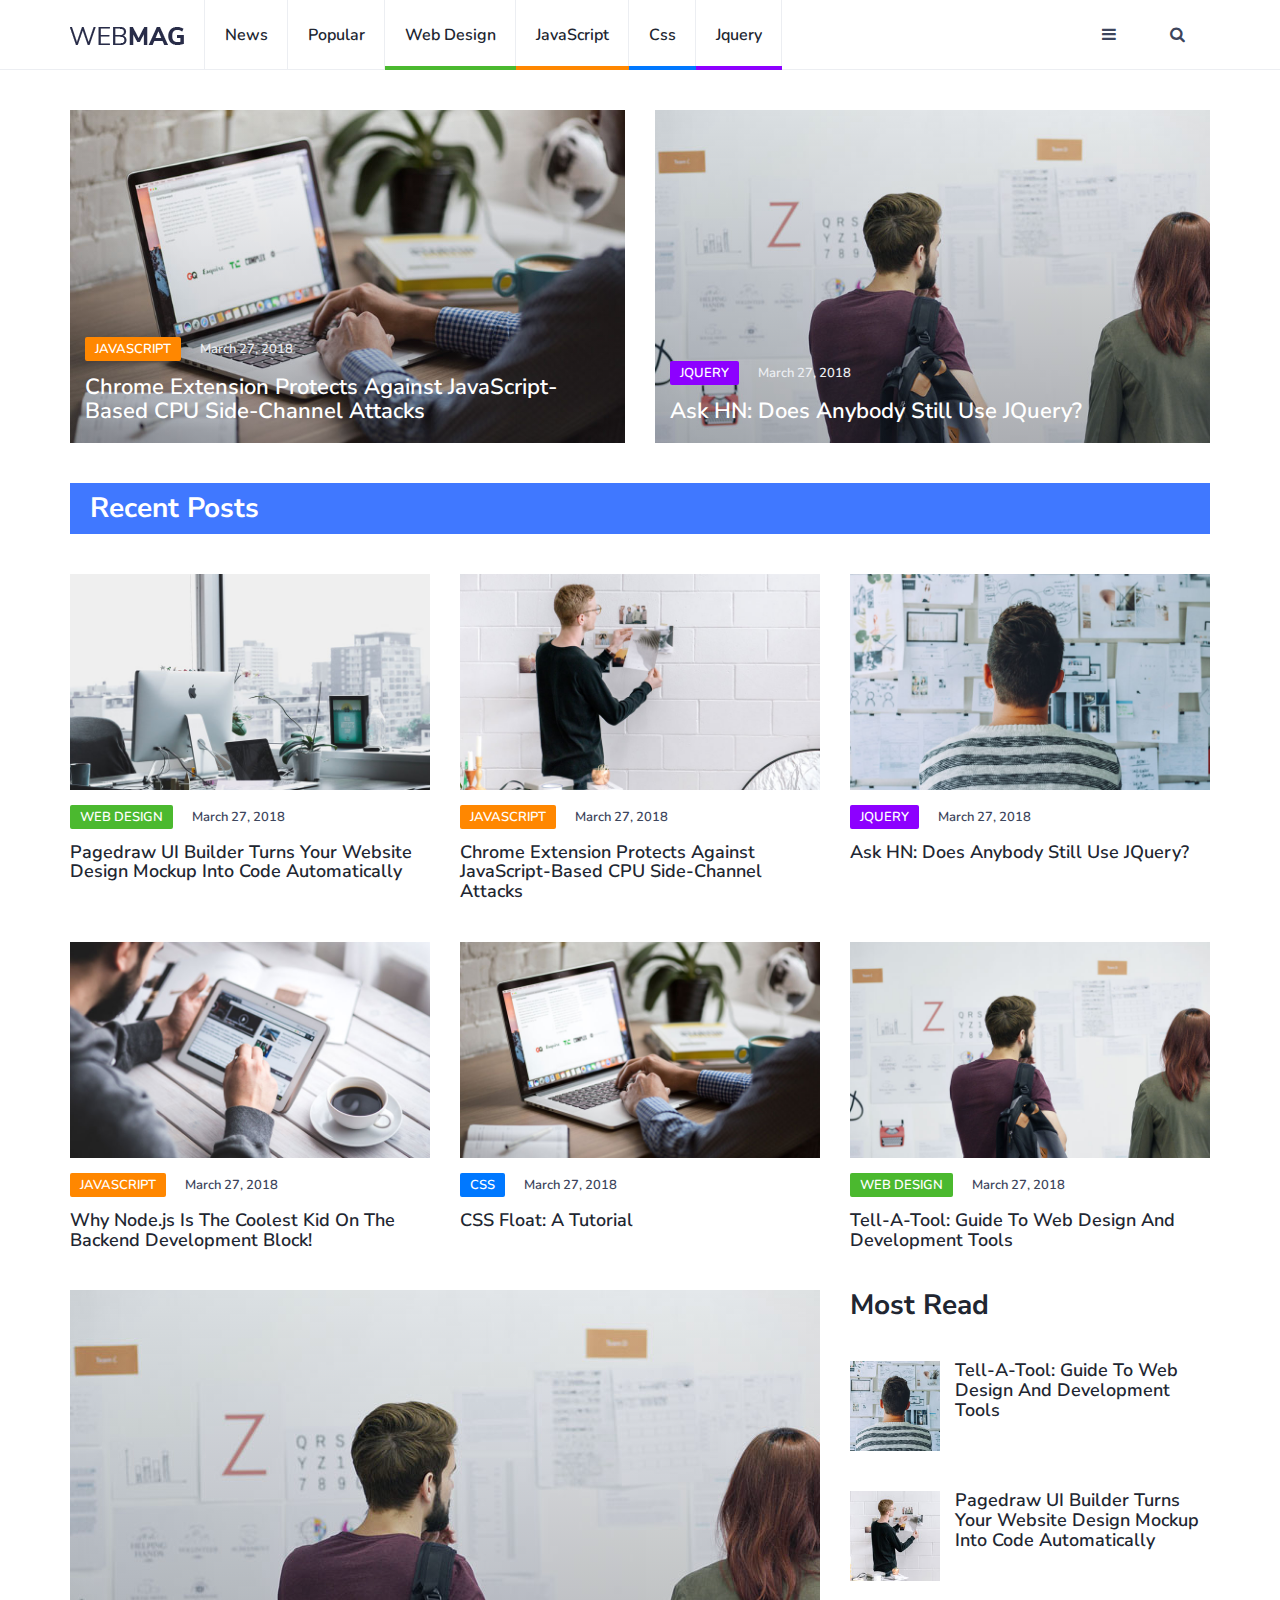
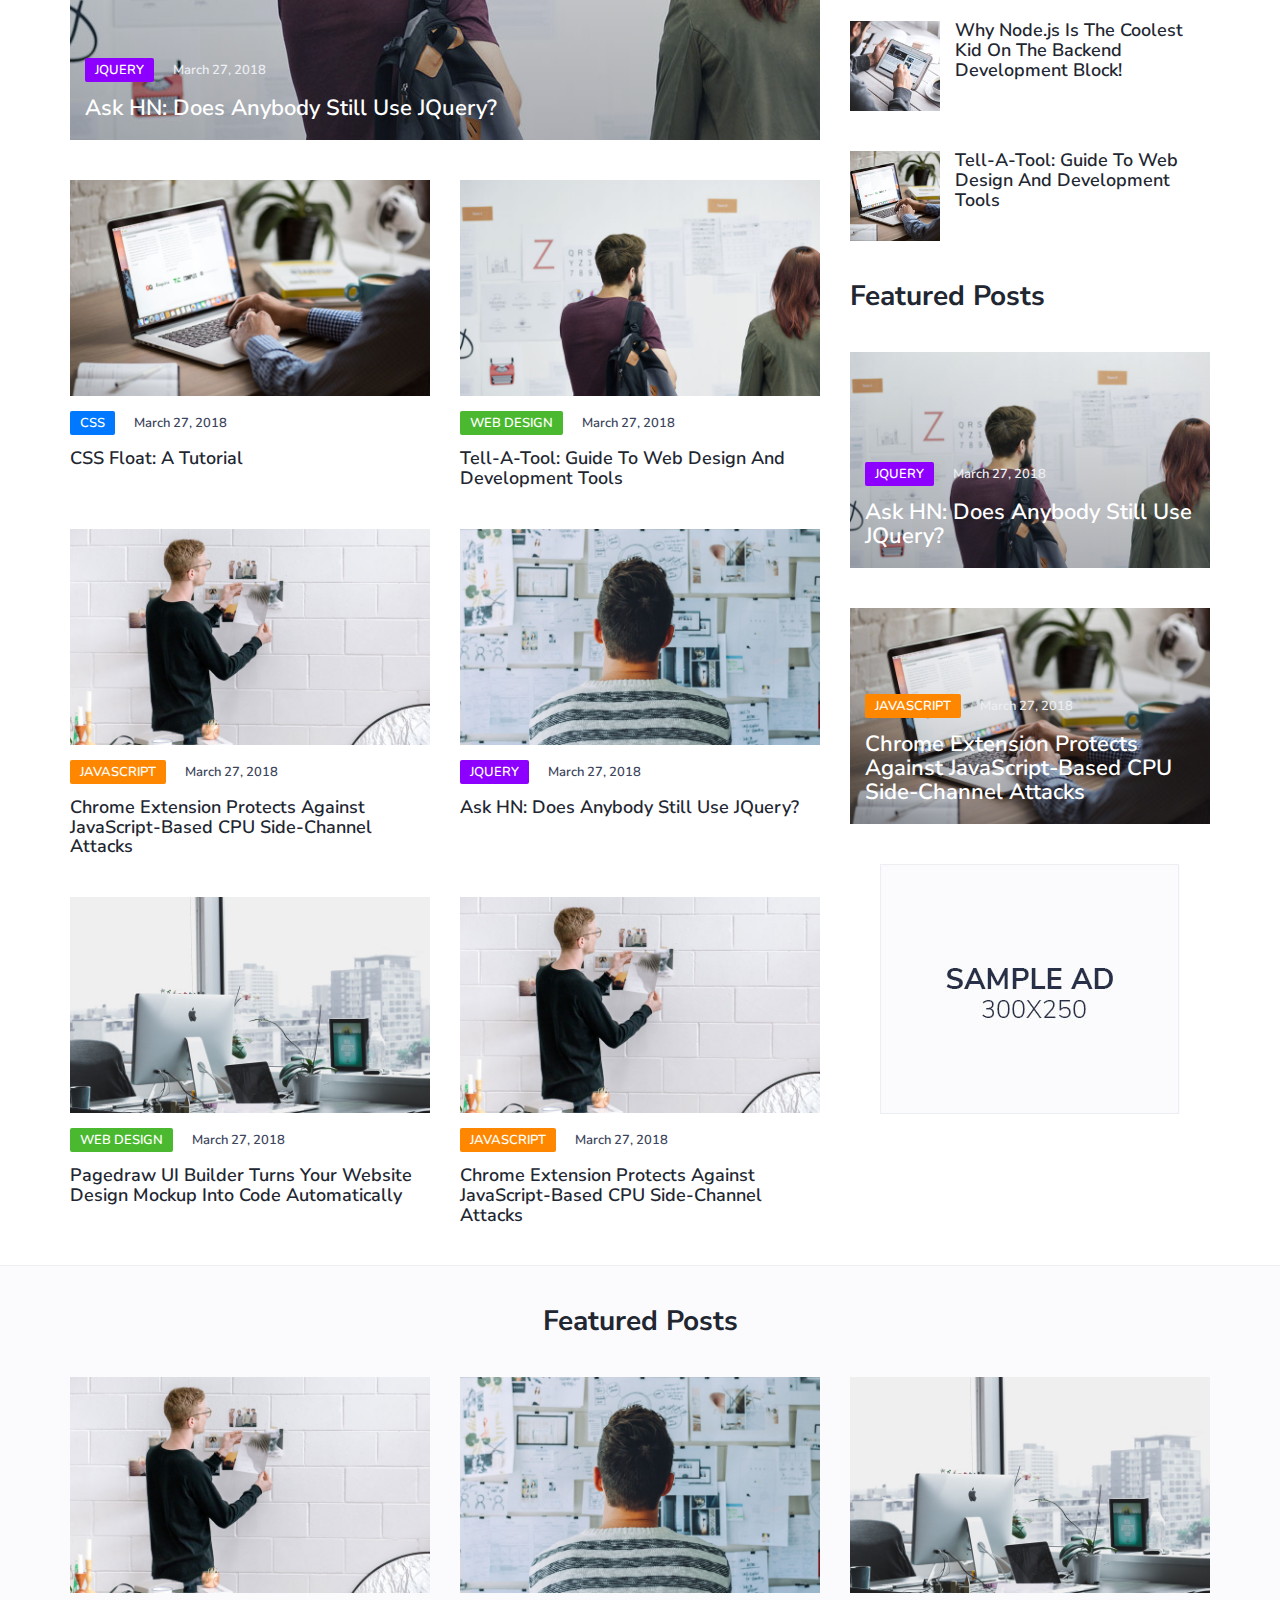
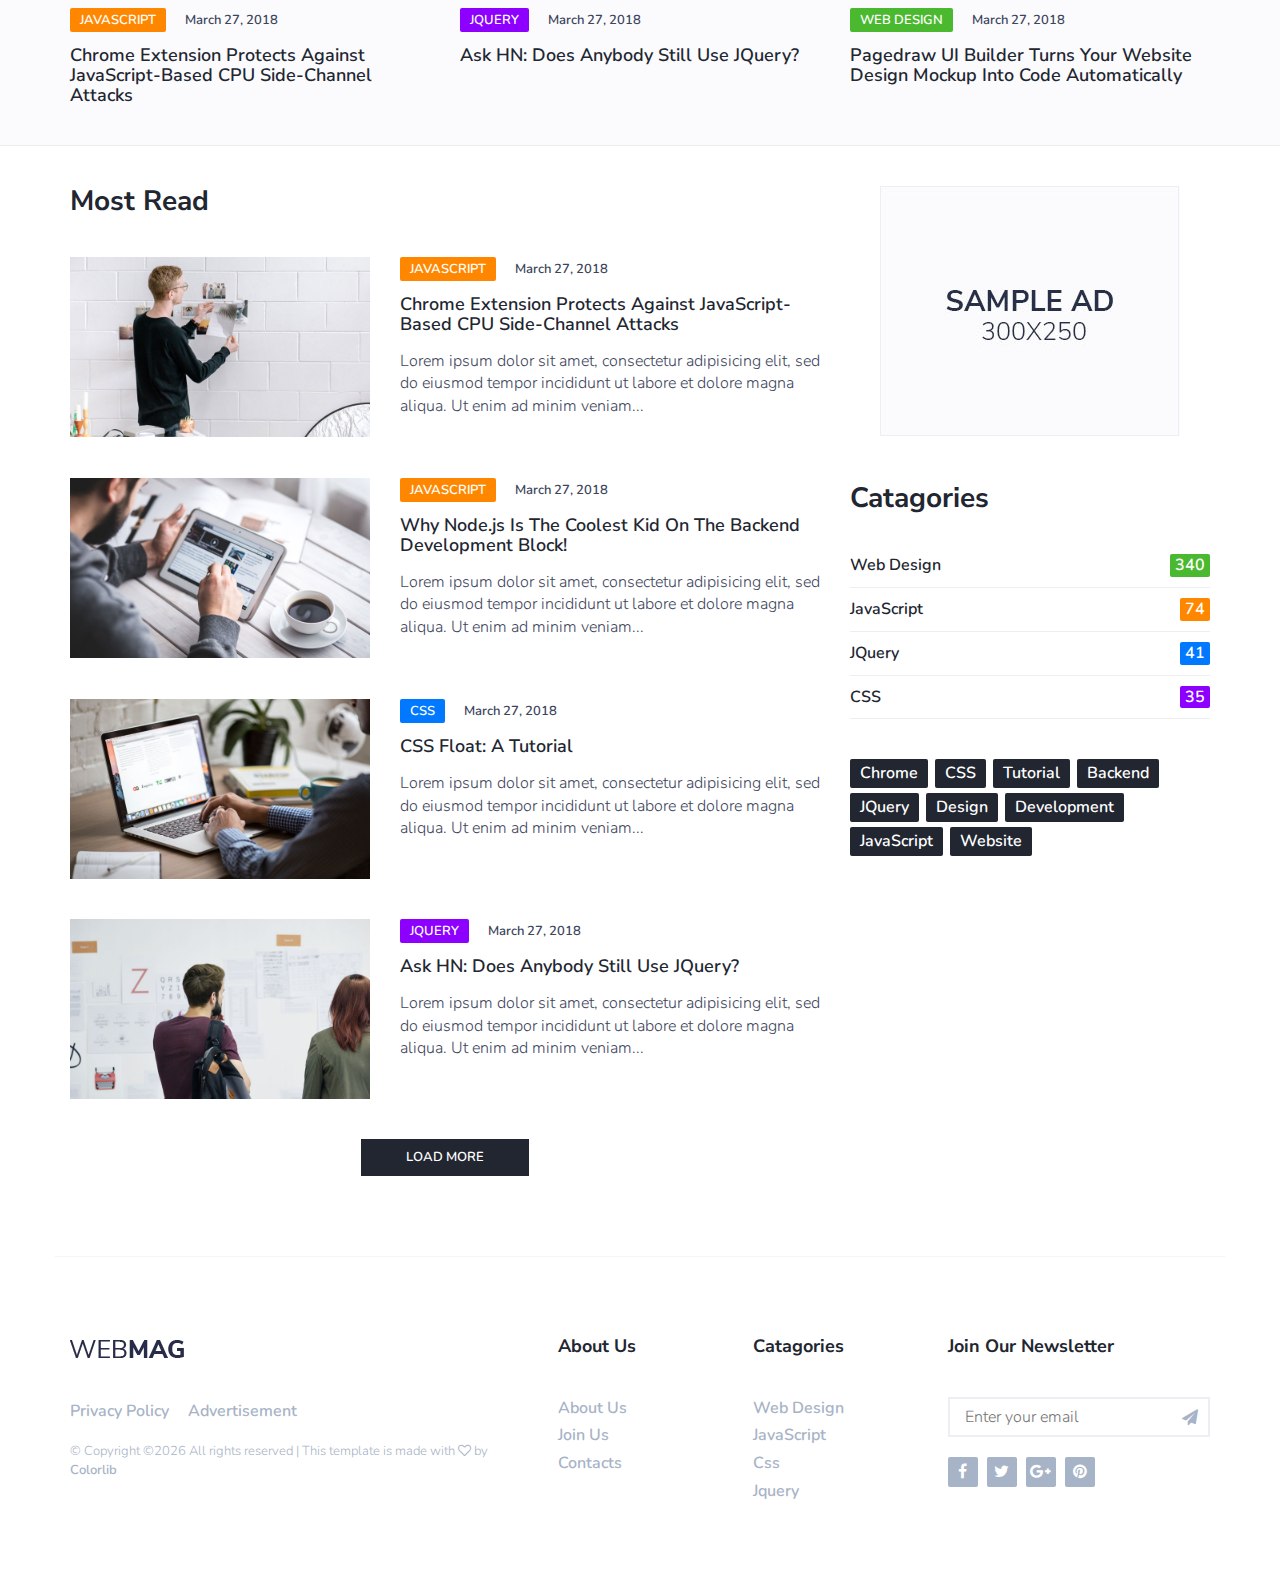
==== index.html @ a312c10c "headline2" ====
<!DOCTYPE html>
<html lang="en">

<head>
	<meta charset="utf-8">
	<meta http-equiv="X-UA-Compatible" content="IE=edge">
	<meta name="viewport" content="width=device-width, initial-scale=1">
	<!-- The above 3 meta tags *must* come first in the head; any other head content must come *after* these tags -->

	<title>WebMag HTML Template</title>

	<!-- Google font -->
	<link href="https://fonts.googleapis.com/css?family=Nunito+Sans:700%7CNunito:300,600" rel="stylesheet">

	<!-- Bootstrap -->
	<link type="text/css" rel="stylesheet" href="css/bootstrap.min.css" />

	<!-- Font Awesome Icon -->
	<link rel="stylesheet" href="css/font-awesome.min.css">

	<!-- Custom stlylesheet -->
	<link type="text/css" rel="stylesheet" href="css/style.css" />

	<!-- HTML5 shim and Respond.js for IE8 support of HTML5 elements and media queries -->
	<!-- WARNING: Respond.js doesn't work if you view the page via file:// -->
	<!--[if lt IE 9]>
		  <script src="https://oss.maxcdn.com/html5shiv/3.7.3/html5shiv.min.js"></script>
		  <script src="https://oss.maxcdn.com/respond/1.4.2/respond.min.js"></script>
		<![endif]-->

</head>

<body>

	<!-- Header -->
	<header id="header">
		<!-- Nav -->
		<div id="nav">
			<!-- Main Nav -->
			<div id="nav-fixed">
				<div class="container">
					<!-- logo -->
					<div class="nav-logo">
						<a href="index.html" class="logo"><img src="./img/logo.png" alt=""></a>
					</div>
					<!-- /logo -->

					<!-- nav -->
					<ul class="nav-menu nav navbar-nav">
						<li><a href="category.html">News</a></li>
						<li><a href="category.html">Popular</a></li>
						<li class="cat-1"><a href="category.html">Web Design</a></li>
						<li class="cat-2"><a href="category.html">JavaScript</a></li>
						<li class="cat-3"><a href="category.html">Css</a></li>
						<li class="cat-4"><a href="category.html">Jquery</a></li>
					</ul>
					<!-- /nav -->

					<!-- search & aside toggle -->
					<div class="nav-btns">
						<button class="aside-btn"><i class="fa fa-bars"></i></button>
						<button class="search-btn"><i class="fa fa-search"></i></button>
						<div class="search-form">
							<input class="search-input" type="text" name="search" placeholder="Enter Your Search ...">
							<button class="search-close"><i class="fa fa-times"></i></button>
						</div>
					</div>
					<!-- /search & aside toggle -->
				</div>
			</div>
			<!-- /Main Nav -->

			<!-- Aside Nav -->
			<div id="nav-aside">
				<!-- nav -->
				<div class="section-row">
					<ul class="nav-aside-menu">
						<li><a href="index.html">Home</a></li>
						<li><a href="about.html">About Us</a></li>
						<li><a href="#">Join Us</a></li>
						<li><a href="#">Advertisement</a></li>
						<li><a href="contact.html">Contacts</a></li>
					</ul>
				</div>
				<!-- /nav -->

				<!-- widget posts -->
				<div class="section-row">
					<h3>Recent Posts</h3>
					<div class="post post-widget">
						<a class="post-img" href="blog-post.html"><img src="./img/widget-2.jpg" alt=""></a>
						<div class="post-body">
							<h3 class="post-title"><a href="blog-post.html">Pagedraw UI Builder Turns Your Website
									Design Mockup Into Code Automatically</a></h3>
						</div>
					</div>

					<div class="post post-widget">
						<a class="post-img" href="blog-post.html"><img src="./img/widget-3.jpg" alt=""></a>
						<div class="post-body">
							<h3 class="post-title"><a href="blog-post.html">Why Node.js Is The Coolest Kid On The
									Backend Development Block!</a></h3>
						</div>
					</div>

					<div class="post post-widget">
						<a class="post-img" href="blog-post.html"><img src="./img/widget-4.jpg" alt=""></a>
						<div class="post-body">
							<h3 class="post-title"><a href="blog-post.html">Tell-A-Tool: Guide To Web Design And
									Development Tools</a></h3>
						</div>
					</div>
				</div>
				<!-- /widget posts -->

				<!-- social links -->
				<div class="section-row">
					<h3>Follow us</h3>
					<ul class="nav-aside-social">
						<li><a href="#"><i class="fa fa-facebook"></i></a></li>
						<li><a href="#"><i class="fa fa-twitter"></i></a></li>
						<li><a href="#"><i class="fa fa-google-plus"></i></a></li>
						<li><a href="#"><i class="fa fa-pinterest"></i></a></li>
					</ul>
				</div>
				<!-- /social links -->

				<!-- aside nav close -->
				<button class="nav-aside-close"><i class="fa fa-times"></i></button>
				<!-- /aside nav close -->
			</div>
			<!-- Aside Nav -->
		</div>
		<!-- /Nav -->
	</header>
	<!-- /Header -->

	<!-- section -->
	<div class="section">
		<!-- container -->
		<div class="container">
			<!-- row -->
			<div class="row">
				<!-- post -->
				<div class="col-md-6">
					<div class="post post-thumb">
						<a class="post-img" href="blog-post.html"><img src="./img/post-1.jpg" alt=""></a>
						<div class="post-body">
							<div class="post-meta">
								<a class="post-category cat-2" href="category.html">JavaScript</a>
								<span class="post-date">March 27, 2018</span>
							</div>
							<h3 class="post-title"><a href="blog-post.html">Chrome Extension Protects Against
									JavaScript-Based CPU Side-Channel Attacks</a></h3>
						</div>
					</div>
				</div>
				<!-- /post -->

				<!-- post -->
				<div class="col-md-6">
					<div class="post post-thumb">
						<a class="post-img" href="blog-post.html"><img src="./img/post-2.jpg" alt=""></a>
						<div class="post-body">
							<div class="post-meta">
								<a class="post-category cat-3" href="category.html">Jquery</a>
								<span class="post-date">March 27, 2018</span>
							</div>
							<h3 class="post-title"><a href="blog-post.html">Ask HN: Does Anybody Still Use JQuery?</a>
							</h3>
						</div>
					</div>
				</div>
				<!-- /post -->
			</div>
			<!-- /row -->

			<!-- row -->
			<div class="row">
				<div class="col-md-12">
					<div class="section-title">
						<h2 class="headline2">Recent Posts</h2>
					</div>
				</div>

				<!-- post -->
				<div class="col-md-4">
					<div class="post">
						<a class="post-img" href="blog-post.html"><img src="./img/post-3.jpg" alt=""></a>
						<div class="post-body">
							<div class="post-meta">
								<a class="post-category cat-1" href="category.html">Web Design</a>
								<span class="post-date">March 27, 2018</span>
							</div>
							<h3 class="post-title"><a href="blog-post.html">Pagedraw UI Builder Turns Your Website
									Design Mockup Into Code Automatically</a></h3>
						</div>
					</div>
				</div>
				<!-- /post -->

				<!-- post -->
				<div class="col-md-4">
					<div class="post">
						<a class="post-img" href="blog-post.html"><img src="./img/post-4.jpg" alt=""></a>
						<div class="post-body">
							<div class="post-meta">
								<a class="post-category cat-2" href="category.html">JavaScript</a>
								<span class="post-date">March 27, 2018</span>
							</div>
							<h3 class="post-title"><a href="blog-post.html">Chrome Extension Protects Against
									JavaScript-Based CPU Side-Channel Attacks</a></h3>
						</div>
					</div>
				</div>
				<!-- /post -->

				<!-- post -->
				<div class="col-md-4">
					<div class="post">
						<a class="post-img" href="blog-post.html"><img src="./img/post-5.jpg" alt=""></a>
						<div class="post-body">
							<div class="post-meta">
								<a class="post-category cat-3" href="category.html">Jquery</a>
								<span class="post-date">March 27, 2018</span>
							</div>
							<h3 class="post-title"><a href="blog-post.html">Ask HN: Does Anybody Still Use JQuery?</a>
							</h3>
						</div>
					</div>
				</div>
				<!-- /post -->

				<div class="clearfix visible-md visible-lg"></div>

				<!-- post -->
				<div class="col-md-4">
					<div class="post">
						<a class="post-img" href="blog-post.html"><img src="./img/post-6.jpg" alt=""></a>
						<div class="post-body">
							<div class="post-meta">
								<a class="post-category cat-2" href="category.html">JavaScript</a>
								<span class="post-date">March 27, 2018</span>
							</div>
							<h3 class="post-title"><a href="blog-post.html">Why Node.js Is The Coolest Kid On The
									Backend Development Block!</a></h3>
						</div>
					</div>
				</div>
				<!-- /post -->

				<!-- post -->
				<div class="col-md-4">
					<div class="post">
						<a class="post-img" href="blog-post.html"><img src="./img/post-1.jpg" alt=""></a>
						<div class="post-body">
							<div class="post-meta">
								<a class="post-category cat-4" href="category.html">Css</a>
								<span class="post-date">March 27, 2018</span>
							</div>
							<h3 class="post-title"><a href="blog-post.html">CSS Float: A Tutorial</a></h3>
						</div>
					</div>
				</div>
				<!-- /post -->

				<!-- post -->
				<div class="col-md-4">
					<div class="post">
						<a class="post-img" href="blog-post.html"><img src="./img/post-2.jpg" alt=""></a>
						<div class="post-body">
							<div class="post-meta">
								<a class="post-category cat-1" href="category.html">Web Design</a>
								<span class="post-date">March 27, 2018</span>
							</div>
							<h3 class="post-title"><a href="blog-post.html">Tell-A-Tool: Guide To Web Design And
									Development Tools</a></h3>
						</div>
					</div>
				</div>
				<!-- /post -->
			</div>
			<!-- /row -->

			<!-- row -->
			<div class="row">
				<div class="col-md-8">
					<div class="row">
						<!-- post -->
						<div class="col-md-12">
							<div class="post post-thumb">
								<a class="post-img" href="blog-post.html"><img src="./img/post-2.jpg" alt=""></a>
								<div class="post-body">
									<div class="post-meta">
										<a class="post-category cat-3" href="category.html">Jquery</a>
										<span class="post-date">March 27, 2018</span>
									</div>
									<h3 class="post-title"><a href="blog-post.html">Ask HN: Does Anybody Still Use
											JQuery?</a></h3>
								</div>
							</div>
						</div>
						<!-- /post -->

						<!-- post -->
						<div class="col-md-6">
							<div class="post">
								<a class="post-img" href="blog-post.html"><img src="./img/post-1.jpg" alt=""></a>
								<div class="post-body">
									<div class="post-meta">
										<a class="post-category cat-4" href="category.html">Css</a>
										<span class="post-date">March 27, 2018</span>
									</div>
									<h3 class="post-title"><a href="blog-post.html">CSS Float: A Tutorial</a></h3>
								</div>
							</div>
						</div>
						<!-- /post -->

						<!-- post -->
						<div class="col-md-6">
							<div class="post">
								<a class="post-img" href="blog-post.html"><img src="./img/post-2.jpg" alt=""></a>
								<div class="post-body">
									<div class="post-meta">
										<a class="post-category cat-1" href="category.html">Web Design</a>
										<span class="post-date">March 27, 2018</span>
									</div>
									<h3 class="post-title"><a href="blog-post.html">Tell-A-Tool: Guide To Web Design And
											Development Tools</a></h3>
								</div>
							</div>
						</div>
						<!-- /post -->

						<div class="clearfix visible-md visible-lg"></div>

						<!-- post -->
						<div class="col-md-6">
							<div class="post">
								<a class="post-img" href="blog-post.html"><img src="./img/post-4.jpg" alt=""></a>
								<div class="post-body">
									<div class="post-meta">
										<a class="post-category cat-2" href="category.html">JavaScript</a>
										<span class="post-date">March 27, 2018</span>
									</div>
									<h3 class="post-title"><a href="blog-post.html">Chrome Extension Protects Against
											JavaScript-Based CPU Side-Channel Attacks</a></h3>
								</div>
							</div>
						</div>
						<!-- /post -->

						<!-- post -->
						<div class="col-md-6">
							<div class="post">
								<a class="post-img" href="blog-post.html"><img src="./img/post-5.jpg" alt=""></a>
								<div class="post-body">
									<div class="post-meta">
										<a class="post-category cat-3" href="category.html">Jquery</a>
										<span class="post-date">March 27, 2018</span>
									</div>
									<h3 class="post-title"><a href="blog-post.html">Ask HN: Does Anybody Still Use
											JQuery?</a></h3>
								</div>
							</div>
						</div>
						<!-- /post -->

						<div class="clearfix visible-md visible-lg"></div>

						<!-- post -->
						<div class="col-md-6">
							<div class="post">
								<a class="post-img" href="blog-post.html"><img src="./img/post-3.jpg" alt=""></a>
								<div class="post-body">
									<div class="post-meta">
										<a class="post-category cat-1" href="category.html">Web Design</a>
										<span class="post-date">March 27, 2018</span>
									</div>
									<h3 class="post-title"><a href="blog-post.html">Pagedraw UI Builder Turns Your
											Website Design Mockup Into Code Automatically</a></h3>
								</div>
							</div>
						</div>
						<!-- /post -->

						<!-- post -->
						<div class="col-md-6">
							<div class="post">
								<a class="post-img" href="blog-post.html"><img src="./img/post-4.jpg" alt=""></a>
								<div class="post-body">
									<div class="post-meta">
										<a class="post-category cat-2" href="category.html">JavaScript</a>
										<span class="post-date">March 27, 2018</span>
									</div>
									<h3 class="post-title"><a href="blog-post.html">Chrome Extension Protects Against
											JavaScript-Based CPU Side-Channel Attacks</a></h3>
								</div>
							</div>
						</div>
						<!-- /post -->
					</div>
				</div>

				<div class="col-md-4">
					<!-- post widget -->
					<div class="aside-widget">
						<div class="section-title">
							<h2>Most Read</h2>
						</div>

						<div class="post post-widget">
							<a class="post-img" href="blog-post.html"><img src="./img/widget-1.jpg" alt=""></a>
							<div class="post-body">
								<h3 class="post-title"><a href="blog-post.html">Tell-A-Tool: Guide To Web Design And
										Development Tools</a></h3>
							</div>
						</div>

						<div class="post post-widget">
							<a class="post-img" href="blog-post.html"><img src="./img/widget-2.jpg" alt=""></a>
							<div class="post-body">
								<h3 class="post-title"><a href="blog-post.html">Pagedraw UI Builder Turns Your Website
										Design Mockup Into Code Automatically</a></h3>
							</div>
						</div>

						<div class="post post-widget">
							<a class="post-img" href="blog-post.html"><img src="./img/widget-3.jpg" alt=""></a>
							<div class="post-body">
								<h3 class="post-title"><a href="blog-post.html">Why Node.js Is The Coolest Kid On The
										Backend Development Block!</a></h3>
							</div>
						</div>

						<div class="post post-widget">
							<a class="post-img" href="blog-post.html"><img src="./img/widget-4.jpg" alt=""></a>
							<div class="post-body">
								<h3 class="post-title"><a href="blog-post.html">Tell-A-Tool: Guide To Web Design And
										Development Tools</a></h3>
							</div>
						</div>
					</div>
					<!-- /post widget -->

					<!-- post widget -->
					<div class="aside-widget">
						<div class="section-title">
							<h2>Featured Posts</h2>
						</div>
						<div class="post post-thumb">
							<a class="post-img" href="blog-post.html"><img src="./img/post-2.jpg" alt=""></a>
							<div class="post-body">
								<div class="post-meta">
									<a class="post-category cat-3" href="category.html">Jquery</a>
									<span class="post-date">March 27, 2018</span>
								</div>
								<h3 class="post-title"><a href="blog-post.html">Ask HN: Does Anybody Still Use
										JQuery?</a></h3>
							</div>
						</div>

						<div class="post post-thumb">
							<a class="post-img" href="blog-post.html"><img src="./img/post-1.jpg" alt=""></a>
							<div class="post-body">
								<div class="post-meta">
									<a class="post-category cat-2" href="category.html">JavaScript</a>
									<span class="post-date">March 27, 2018</span>
								</div>
								<h3 class="post-title"><a href="blog-post.html">Chrome Extension Protects Against
										JavaScript-Based CPU Side-Channel Attacks</a></h3>
							</div>
						</div>
					</div>
					<!-- /post widget -->

					<!-- ad -->
					<div class="aside-widget text-center">
						<a href="#" style="display: inline-block;margin: auto;">
							<img class="img-responsive" src="./img/ad-1.jpg" alt="">
						</a>
					</div>
					<!-- /ad -->
				</div>
			</div>
			<!-- /row -->
		</div>
		<!-- /container -->
	</div>
	<!-- /section -->

	<!-- section -->
	<div class="section section-grey">
		<!-- container -->
		<div class="container">
			<!-- row -->
			<div class="row">
				<div class="col-md-12">
					<div class="section-title text-center">
						<h2>Featured Posts</h2>
					</div>
				</div>

				<!-- post -->
				<div class="col-md-4">
					<div class="post">
						<a class="post-img" href="blog-post.html"><img src="./img/post-4.jpg" alt=""></a>
						<div class="post-body">
							<div class="post-meta">
								<a class="post-category cat-2" href="category.html">JavaScript</a>
								<span class="post-date">March 27, 2018</span>
							</div>
							<h3 class="post-title"><a href="blog-post.html">Chrome Extension Protects Against
									JavaScript-Based CPU Side-Channel Attacks</a></h3>
						</div>
					</div>
				</div>
				<!-- /post -->

				<!-- post -->
				<div class="col-md-4">
					<div class="post">
						<a class="post-img" href="blog-post.html"><img src="./img/post-5.jpg" alt=""></a>
						<div class="post-body">
							<div class="post-meta">
								<a class="post-category cat-3" href="category.html">Jquery</a>
								<span class="post-date">March 27, 2018</span>
							</div>
							<h3 class="post-title"><a href="blog-post.html">Ask HN: Does Anybody Still Use JQuery?</a>
							</h3>
						</div>
					</div>
				</div>
				<!-- /post -->

				<!-- post -->
				<div class="col-md-4">
					<div class="post">
						<a class="post-img" href="blog-post.html"><img src="./img/post-3.jpg" alt=""></a>
						<div class="post-body">
							<div class="post-meta">
								<a class="post-category cat-1" href="category.html">Web Design</a>
								<span class="post-date">March 27, 2018</span>
							</div>
							<h3 class="post-title"><a href="blog-post.html">Pagedraw UI Builder Turns Your Website
									Design Mockup Into Code Automatically</a></h3>
						</div>
					</div>
				</div>
				<!-- /post -->
			</div>
			<!-- /row -->
		</div>
		<!-- /container -->
	</div>
	<!-- /section -->

	<!-- section -->
	<div class="section">
		<!-- container -->
		<div class="container">
			<!-- row -->
			<div class="row">
				<div class="col-md-8">
					<div class="row">
						<div class="col-md-12">
							<div class="section-title">
								<h2>Most Read</h2>
							</div>
						</div>
						<!-- post -->
						<div class="col-md-12">
							<div class="post post-row">
								<a class="post-img" href="blog-post.html"><img src="./img/post-4.jpg" alt=""></a>
								<div class="post-body">
									<div class="post-meta">
										<a class="post-category cat-2" href="category.html">JavaScript</a>
										<span class="post-date">March 27, 2018</span>
									</div>
									<h3 class="post-title"><a href="blog-post.html">Chrome Extension Protects Against
											JavaScript-Based CPU Side-Channel Attacks</a></h3>
									<p>Lorem ipsum dolor sit amet, consectetur adipisicing elit, sed do eiusmod tempor
										incididunt ut labore et dolore magna aliqua. Ut enim ad minim veniam...</p>
								</div>
							</div>
						</div>
						<!-- /post -->

						<!-- post -->
						<div class="col-md-12">
							<div class="post post-row">
								<a class="post-img" href="blog-post.html"><img src="./img/post-6.jpg" alt=""></a>
								<div class="post-body">
									<div class="post-meta">
										<a class="post-category cat-2" href="category.html">JavaScript</a>
										<span class="post-date">March 27, 2018</span>
									</div>
									<h3 class="post-title"><a href="blog-post.html">Why Node.js Is The Coolest Kid On
											The Backend Development Block!</a></h3>
									<p>Lorem ipsum dolor sit amet, consectetur adipisicing elit, sed do eiusmod tempor
										incididunt ut labore et dolore magna aliqua. Ut enim ad minim veniam...</p>
								</div>
							</div>
						</div>
						<!-- /post -->

						<!-- post -->
						<div class="col-md-12">
							<div class="post post-row">
								<a class="post-img" href="blog-post.html"><img src="./img/post-1.jpg" alt=""></a>
								<div class="post-body">
									<div class="post-meta">
										<a class="post-category cat-4" href="category.html">Css</a>
										<span class="post-date">March 27, 2018</span>
									</div>
									<h3 class="post-title"><a href="blog-post.html">CSS Float: A Tutorial</a></h3>
									<p>Lorem ipsum dolor sit amet, consectetur adipisicing elit, sed do eiusmod tempor
										incididunt ut labore et dolore magna aliqua. Ut enim ad minim veniam...</p>
								</div>
							</div>
						</div>
						<!-- /post -->

						<!-- post -->
						<div class="col-md-12">
							<div class="post post-row">
								<a class="post-img" href="blog-post.html"><img src="./img/post-2.jpg" alt=""></a>
								<div class="post-body">
									<div class="post-meta">
										<a class="post-category cat-3" href="category.html">Jquery</a>
										<span class="post-date">March 27, 2018</span>
									</div>
									<h3 class="post-title"><a href="blog-post.html">Ask HN: Does Anybody Still Use
											JQuery?</a></h3>
									<p>Lorem ipsum dolor sit amet, consectetur adipisicing elit, sed do eiusmod tempor
										incididunt ut labore et dolore magna aliqua. Ut enim ad minim veniam...</p>
								</div>
							</div>
						</div>
						<!-- /post -->

						<div class="col-md-12">
							<div class="section-row">
								<button class="primary-button center-block">Load More</button>
							</div>
						</div>
					</div>
				</div>

				<div class="col-md-4">
					<!-- ad -->
					<div class="aside-widget text-center">
						<a href="#" style="display: inline-block;margin: auto;">
							<img class="img-responsive" src="./img/ad-1.jpg" alt="">
						</a>
					</div>
					<!-- /ad -->

					<!-- catagories -->
					<div class="aside-widget">
						<div class="section-title">
							<h2>Catagories</h2>
						</div>
						<div class="category-widget">
							<ul>
								<li><a href="#" class="cat-1">Web Design<span>340</span></a></li>
								<li><a href="#" class="cat-2">JavaScript<span>74</span></a></li>
								<li><a href="#" class="cat-4">JQuery<span>41</span></a></li>
								<li><a href="#" class="cat-3">CSS<span>35</span></a></li>
							</ul>
						</div>
					</div>
					<!-- /catagories -->

					<!-- tags -->
					<div class="aside-widget">
						<div class="tags-widget">
							<ul>
								<li><a href="#">Chrome</a></li>
								<li><a href="#">CSS</a></li>
								<li><a href="#">Tutorial</a></li>
								<li><a href="#">Backend</a></li>
								<li><a href="#">JQuery</a></li>
								<li><a href="#">Design</a></li>
								<li><a href="#">Development</a></li>
								<li><a href="#">JavaScript</a></li>
								<li><a href="#">Website</a></li>
							</ul>
						</div>
					</div>
					<!-- /tags -->
				</div>
			</div>
			<!-- /row -->
		</div>
		<!-- /container -->
	</div>
	<!-- /section -->

	<!-- Footer -->
	<footer id="footer">
		<!-- container -->
		<div class="container">
			<!-- row -->
			<div class="row">
				<div class="col-md-5">
					<div class="footer-widget">
						<div class="footer-logo">
							<a href="index.html" class="logo"><img src="./img/logo.png" alt=""></a>
						</div>
						<ul class="footer-nav">
							<li><a href="#">Privacy Policy</a></li>
							<li><a href="#">Advertisement</a></li>
						</ul>
						<div class="footer-copyright">
							<span>&copy;
								<!-- Link back to Colorlib can't be removed. Template is licensed under CC BY 3.0. -->
								Copyright &copy;<script>
									document.write(new Date().getFullYear());
								</script> All rights reserved | This template is made with <i class="fa fa-heart-o"
									aria-hidden="true"></i> by <a href="https://colorlib.com"
									target="_blank">Colorlib</a>
								<!-- Link back to Colorlib can't be removed. Template is licensed under CC BY 3.0. --></span>
						</div>
					</div>
				</div>

				<div class="col-md-4">
					<div class="row">
						<div class="col-md-6">
							<div class="footer-widget">
								<h3 class="footer-title">About Us</h3>
								<ul class="footer-links">
									<li><a href="about.html">About Us</a></li>
									<li><a href="#">Join Us</a></li>
									<li><a href="contact.html">Contacts</a></li>
								</ul>
							</div>
						</div>
						<div class="col-md-6">
							<div class="footer-widget">
								<h3 class="footer-title">Catagories</h3>
								<ul class="footer-links">
									<li><a href="category.html">Web Design</a></li>
									<li><a href="category.html">JavaScript</a></li>
									<li><a href="category.html">Css</a></li>
									<li><a href="category.html">Jquery</a></li>
								</ul>
							</div>
						</div>
					</div>
				</div>

				<div class="col-md-3">
					<div class="footer-widget">
						<h3 class="footer-title">Join our Newsletter</h3>
						<div class="footer-newsletter">
							<form>
								<input class="input" type="email" name="newsletter" placeholder="Enter your email">
								<button class="newsletter-btn"><i class="fa fa-paper-plane"></i></button>
							</form>
						</div>
						<ul class="footer-social">
							<li><a href="#"><i class="fa fa-facebook"></i></a></li>
							<li><a href="#"><i class="fa fa-twitter"></i></a></li>
							<li><a href="#"><i class="fa fa-google-plus"></i></a></li>
							<li><a href="#"><i class="fa fa-pinterest"></i></a></li>
						</ul>
					</div>
				</div>

			</div>
			<!-- /row -->
		</div>
		<!-- /container -->
	</footer>
	<!-- /Footer -->

	<!-- jQuery Plugins -->
	<script src="js/jquery.min.js"></script>
	<script src="js/bootstrap.min.js"></script>
	<script src="js/main.js"></script>

</body>

</html>
---- css/style.css ----
/* 
Template Name: WebMag Html Template

Author: yaminncco

Colors:
	Body : #3d455c
	Headers : #212631
	Primary : #212631 #4BB92F #ff8700 #0078ff #8d00ff
	Dark : #212631
	Grey : #eceef2 #a7b3c6 #fbfbfd

Fonts: Nunito & Nunito-Sans

Table OF Contents
------------------------------------
GENERAL
NAVIGATION
HEADER
POST
POST PAGE
ASIDE
FOOTER
RESPONSIVE
------------------------------------*/
/*=========================================================
	GENERAL
===========================================================*/
/*----------------------------*\
	typography
\*----------------------------*/
 body {
     font-family: 'Nunito', sans-serif;
     font-size: 16px;
     font-weight: 300;
     color: #3d455c;
     margin: 0;
     padding: 0;
     overflow-x: hidden;
}
 h1, h2, h3, h4, h5, h6 {
     font-family: 'Nunito Sans', sans-serif;
     font-weight: 700;
     color: #212631;
     margin: 0px 0px 15px;
}
 h1 {
     font-size: 34px;
}
 h2 {
     font-size: 28px;
}
 h3 {
     font-size: 23px;
}
 h4 {
     font-size: 16px;
}
.headline2 {
    background-color: #4078ff;
    padding: 10px 20px;
    color: #FFF;
}
 a {
     font-weight: 600;
     color: #212631;
     text-decoration: none;
}
 a:hover, a:focus{
     color: #212631;
     text-decoration: underline;
     outline: none;
}
 p {
     margin: 0px 0px 20px;
}
 ul,ol{
     margin: 0;
     padding: 0;
     list-style: none 
}
 ul.list-style, ol.list-style {
     padding-left: 15px;
     margin-bottom: 10px;
}
 ul.list-style {
     list-style-type: disc;
}
 ol.list-style {
     list-style-type: decimal;
}
 blockquote.blockquote {
     position:relative;
     border-left:0;
     font-weight:600;
     margin-bottom:10px;
	 padding: 20px;
}
 blockquote.blockquote:before {
     content: "``";
     font-family: 'Nunito Sans', sans-serif;
     display: block;
     position: absolute;
     left: -5px;
     top: 5px;
     font-size: 240px;
     line-height: 200px;
     color: #eceef2;
     letter-spacing: -30px;
     z-index: -2;
}
 figure.figure-img {
     margin-bottom:20px;
}
 figure.figure-img figcaption {
     padding-top:5px;
     font-size: 13px;
     font-weight:600;
}
 .input {
     height: 40px;
     border: 2px solid #eceef2;
     width: 100%;
     padding: 0px 15px;
     -webkit-transition: 0.2s border;
     transition: 0.2s border;
}
 .input:focus {
     border-color: #3d455c;
}
 textarea.input {
     height: 90px;
     padding: 15px;
}
 .primary-button {
     padding: 9px 45px;
     border: none;
     background-color: #212631;
     font-weight: 600;
     text-transform: uppercase;
     font-size: 13px;
     color: #fff;
     -webkit-transition: 0.2s opacity;
     transition: 0.2s opacity;
}
 .primary-button:hover,.primary-button:focus {
     color: #fff;
     opacity: 0.9;
}
 .section {
     padding-top: 40px;
}
 .section.section-grey {
     background-color: #fbfbfd;
     border-bottom: 1px solid #eceef2;
     border-top: 1px solid #eceef2;
}
 .section .section-title {
     margin-bottom: 40px;
}
 .section .section-title h2 {
     text-transform: capitalize;
     font-size: 28px;
}
 .section-row {
     margin-bottom:40px;
}
/*=========================================================
	NAVIGATION
===========================================================*/
 #nav {
     height: 70px;
}
 #nav:after {
     content: "";
     position: fixed;
     left: 0;
     right: 0;
     bottom: 0;
     top: 0;
     background-color: rgba(33, 38, 49, 0.5);
     z-index: 90;
     opacity: 0;
     visibility: hidden;
     -webkit-transition: 0.2s all;
     transition: 0.2s all;
}
 #nav.shadow-active:after {
     opacity: 1;
     visibility: visible;
}
 #nav-fixed {
     position: fixed;
     left: 0;
     right: 0;
     top: 0;
     z-index: 90;
     background-color: #FFF;
     -webkit-box-shadow: 0px -1px 0px 0px #eceef2 inset;
     box-shadow: 0px -1px 0px 0px #eceef2 inset;
}
 #nav-fixed.slide-down {
     -webkit-animation: slide-down 0.3s;
     animation: slide-down 0.3s;
}
 #nav-fixed.slide-up {
     -webkit-animation: slide-up 0.3s;
     animation: slide-up 0.3s;
     -webkit-animation-fill-mode: forwards;
     animation-fill-mode: forwards;
}
 @-webkit-keyframes slide-down {
     from {
         -webkit-transform:translateY(-100%);
         transform:translateY(-100%);
    }
     to {
         -webkit-transform:translateY(0%);
         transform:translateY(0%);
    }
}
 @keyframes slide-down {
     from {
         -webkit-transform:translateY(-100%);
         transform:translateY(-100%);
    }
     to {
         -webkit-transform:translateY(0%);
         transform:translateY(0%);
    }
}
 @-webkit-keyframes slide-up {
     from {
         -webkit-transform:translateY(0%);
         transform:translateY(0%);
    }
     to {
         -webkit-transform:translateY(-100%);
         transform:translateY(-100%);
    }
}
 @keyframes slide-up {
     from {
         -webkit-transform:translateY(0%);
         transform:translateY(0%);
    }
     to {
         -webkit-transform:translateY(-100%);
         transform:translateY(-100%);
    }
}
 #nav .container {
     position: relative;
}
/*----------------------------*\
	logo
\*----------------------------*/
 .nav-logo {
     float:left;
}
 .nav-logo .logo {
     line-height: 70px;
     display:inline-block;
}
 .nav-logo .logo > img {
     width: 100%;
     max-height: 70px;
}
/*----------------------------*\
	menu
\*----------------------------*/
 .nav-menu {
     margin-left: 20px;
}
 .nav-menu li a {
     position: relative;
     padding: 25px 20px;
     text-transform: capitalize;
     -webkit-box-shadow: -1px 0px 0px 0px #eceef2 inset;
     box-shadow: -1px 0px 0px 0px #eceef2 inset;
     -webkit-transition: 0.2s color;
     transition: 0.2s color;
}
 .nav-menu li:first-child a {
     border-left: 1px solid #eceef2;
}
 .nav-menu li a:after {
     content: '';
     position: absolute;
     left: 0;
     right: 0;
     bottom: 0px;
     width: 100%;
     height: 4px;
     -webkit-transition: 0.2s width;
     transition: 0.2s width;
}
 .nav-menu li.cat-1 a:after {
     background-color: #4BB92F;
}
 .nav-menu li.cat-2 a:after {
     background-color: #ff8700;
}
 .nav-menu li.cat-3 a:after {
     background-color: #0078ff;
}
 .nav-menu li.cat-4 a:after {
     background-color: #8d00ff;
}
 .nav-menu li a:hover, .nav-menu li a:focus {
     background-color: transparent;
     text-decoration: none;
}
 .nav-menu li.cat-1 a:hover, .nav-menu li.cat-1 a:focus {
     color: #4BB92F;
}
 .nav-menu li.cat-2 a:hover, .nav-menu li.cat-2 a:focus {
     color: #ff8700;
}
 .nav-menu li.cat-3 a:hover, .nav-menu li.cat-3 a:focus {
     color: #0078ff;
}
 .nav-menu li.cat-4 a:hover, .nav-menu li.cat-4 a:focus {
     color: #8d00ff;
}
/*----------------------------*\
	search
\*----------------------------*/
 .nav-btns {
     float:right;
}
 .nav-btns > button {
     padding: 25px 25px;
     border: none;
     line-height: 20px;
     background: transparent;
}
 .nav-btns .search-form {
     position: absolute;
     left: 0;
     right: 0;
     top: 0;
     bottom: 0px;
     padding: 0px 15px;
     opacity: 0;
     visibility: hidden;
     -webkit-transition: 0.3s all;
     transition: 0.3s all;
}
 .nav-btns .search-form.active {
     opacity: 1;
     visibility: visible;
}
 .nav-btns .search-form .search-input {
     height: 100%;
     width: 100%;
     border: none;
     background: #FFF;
     padding: 0px;
     font-weight: 600;
}
 .nav-btns .search-form .search-close {
     position: absolute;
     top: 50%;
     right: 15px;
     -webkit-transform: translateY(-50%);
     -ms-transform: translateY(-50%);
     transform: translateY(-50%);
     border: none;
     background: transparent;
     line-height: 20px;
     color: #212631;
     font-size: 22px;
     padding: 0;
}
/*----------------------------*\
	nav aside
\*----------------------------*/
 #nav-aside {
     position: fixed;
     right: 0;
     top: 0;
     bottom: 0;
     background-color: #fff;
     max-width: 360px;
     width: 100%;
     padding: 80px 20px;
     overflow-y: scroll;
     z-index: 99;
     -webkit-transform: translateX(100%);
     -ms-transform: translateX(100%);
     transform: translateX(100%);
     -webkit-transition: 0.3s all;
     transition: 0.3s all;
}
 #nav-aside.active {
     -webkit-transform: translateX(0%);
     -ms-transform: translateX(0%);
     transform: translateX(0%);
}
 .nav-aside-menu li a {
     font-family: 'Nunito Sans', sans-serif;
     font-weight:700;
     font-size:23px;
}
 .nav-aside-social li {
     display: inline-block;
}
 .nav-aside-social li > a {
     display: block;
     width: 30px;
     height: 30px;
     line-height: 30px;
     text-align: center;
     background-color: #212631;
     color: #FFF;
     border-radius: 2px;
     margin-right: 5px;
     -webkit-transition: 0.2s opacity;
     transition: 0.2s opacity;
}
 .nav-aside-social li > a:hover, .nav-aside-social li > a:focus {
     opacity: 0.9;
}
 .nav-aside-close {
     position: absolute;
     top: 0px;
     right: 0px;
     height: 70px;
     width: 70px;
     line-height: 70px;
     text-align: center;
     background-color: transparent;
     color: #212631;
     border: none;
     font-size: 22px;
     border-radius: 50%;
     padding: 0;
}
/*=========================================================
	HEADER
===========================================================*/
 .page-header {
     position: relative;
     margin: 0;
	 padding-top: 60px;
     padding-bottom: 60px;
     background-color: #fbfbfd;
     border-bottom: 2px solid #F4f4f9;
}
 .page-header .background-img {
     position: absolute;
     top: 0;
     left: 0;
     right: 0;
     bottom: 0;
     background-position: center;
     background-size: cover;
}
 .page-header .background-img:after {
     content: '';
     position: absolute;
     top: 0;
     left: 0;
     right: 0;
     bottom: 0;
     background-image: -webkit-gradient(linear, left bottom, left top, from(rgba(33, 38, 49, 0.3)), to(transparent));
     background-image: linear-gradient(to top, rgba(33, 38, 49, 0.3) 0%, transparent 100%);
}
 #post-header.page-header {
     padding-top: 120px;
}
 .page-header h1 {
     text-transform: capitalize;
     margin-bottom: 0px;
}
 #post-header.page-header h1 {
     color: #FFF;
}
 .page-header .post-meta {
     margin: 15px 0px;
}
 .page-header .post-meta .post-date {
     color: #eceef2;
}
 .page-header .page-header-breadcrumb {
     margin: 15px 0px;
}
 .page-header .page-header-breadcrumb li {
     display: inline-block;
}
 .page-header .page-header-breadcrumb li, .page-header .page-header-breadcrumb li a {
     font-size: 13px;
     text-transform: capitalize;
     color: #a7b3c6;
}
 .page-header .page-header-breadcrumb li a {
     -webkit-transition: 0.2s color;
     transition: 0.2s color;
}
 .page-header .page-header-breadcrumb li a:hover, .page-header .page-header-breadcrumb li a:focus {
     color: #0b0f28;
     text-decoration: none;
}
 .page-header .page-header-breadcrumb li + li:before {
     content: '/';
     display: inline-block;
     margin: 0px 10px;
}
/*=========================================================
	POST
===========================================================*/
/*----------------------------*\
	post
\*----------------------------*/
 .post {
     margin-bottom: 40px;
}
 .post .post-img {
     display: block;
     -webkit-transition: 0.2s opacity;
     transition: 0.2s opacity;
}
 .post .post-img:hover, .post .post-img:focus {
     opacity: 0.9;
}
 .post .post-img > img {
     width: 100%;
}
 .post .post-meta {
     margin-top: 15px;
     margin-bottom: 15px;
}
 .post-meta .post-category {
     font-size: 13px;
     text-transform: uppercase;
     padding: 3px 10px;
     font-weight: 600;
     border-radius: 2px;
     margin-right: 15px;
     color: #FFF;
     background-color: #212631;
     -webkit-transition: 0.2s opacity;
     transition: 0.2s opacity;
}
 .post-meta .post-category:hover, .post-meta .post-category:focus {
     text-decoration: none;
     opacity: 0.9;
}
 .post-meta .post-category.cat-1 {
     background-color: #4BB92F;
}
 .post-meta .post-category.cat-2 {
     background-color: #ff8700;
}
 .post-meta .post-category.cat-3 {
     background-color: #8d00ff;
}
 .post-meta .post-category.cat-4 {
     background-color: #0078ff;
}
 .post-meta .post-date {
     font-size: 13px;
     font-weight: 600;
}
 .post .post-title {
     font-size: 18px;
     margin-bottom: 0px;
}
 .post-tags li {
     display:inline-block;
     margin-right:3px;
     margin-bottom:5px;
}
 .post-tags li a {
     display:block;
     color:#fff;
     background-color: #212631;
     padding:3px 10px;
     font-weight:600;
     border-radius:2px;
     -webkit-transition:0.2s opacity;
     transition:0.2s opacity;
}
/*----------------------------*\
	post thumb
\*----------------------------*/
 .post.post-thumb {
     position: relative;
}
 .post.post-thumb .post-img:after {
     content: '';
     position: absolute;
     left: 0;
     right: 0;
     bottom: 0;
     top: 0;
     background: -webkit-gradient(linear, left bottom, left top, from(rgba(33, 38, 49, 0.3)), to(transparent));
     background: linear-gradient(to top, rgba(33, 38, 49, 0.3) 0%, transparent 100%);
}
 .post.post-thumb .post-body {
     position: absolute;
     bottom: 0px;
     padding: 20px 15px;
}
 .post.post-thumb .post-meta .post-date {
     color: #eceef2;
}
 .post.post-thumb .post-title {
     font-size: 22px;
}
 .post.post-thumb .post-title > a {
     color: #FFF;
}
/*----------------------------*\
	post widget
\*----------------------------*/
 .post.post-widget:after {
     content: '';
     display: block;
     clear: both;
}
 .post.post-widget .post-img {
     width: 90px;
     float: left;
     margin-right: 15px;
}
 .post.post-widget .post-img img {
     width: 100%;
}
 .post.post-widget .post-title {
     font-size: 18px;
}
/*----------------------------*\
	post row
\*----------------------------*/
 .post.post-row:after {
     content: '';
     display: block;
     clear: both;
}
 .post.post-row .post-img {
     width: 40%;
     float: left;
}
 .post.post-row .post-body {
     margin-left: calc(40% + 30px);
}
 .post.post-row .post-meta {
     margin-top: 0px;
}
 .post.post-row .post-title {
     margin-bottom: 15px;
}
/*=========================================================
	POST PAGE
===========================================================*/
 .sticky-container {
     position: relative;
     padding-left: 80px;
}
 .sticky-container .sticky-shares {
     position: absolute;
     top: 0;
     left: 0;
}
 .sticky-shares a {
     display: block;
     margin-bottom: 10px;
     width: 40px;
     height: 40px;
     line-height: 40px;
     text-align: center;
     border-radius: 50%;
     background-color: #fbfbfd;
     color: #a7b3c6;
     border: 1px solid #eceef2;
     -webkit-transition: 0.2s all;
     transition: 0.2s all;
}
 .sticky-shares a:hover {
     -webkit-transform: scale(1.3);
     -ms-transform: scale(1.3);
     transform: scale(1.3);
}
 .sticky-shares a.share-facebook:hover {
     color: #3b5998;
     border-color: #3b5998;
}
 .sticky-shares a.share-twitter:hover {
     color: #55acee;
     border-color: #55acee;
}
 .sticky-shares a.share-google-plus:hover {
     color: #dd4b39;
     border-color: #dd4b39;
}
 .sticky-shares a.share-pinterest:hover {
     color: #ff0000;
     border-color: #ff0000;
}
 .sticky-shares a.share-linkedin:hover {
     color: #007bb5;
     border-color: #007bb5;
}
/*----------------------------*\
	author
\*----------------------------*/
 .post-author .media .media-left {
     padding-right: 40px;
}
 .post-author .media .media-left .media-object {
     width:120px;
     border-radius: 50%;
}
 .post-author .author-social {
     margin-top:15px;
}
 .post-author .author-social li {
     display: inline-block;
     margin-right: 5px;
}
 .post-author .author-social li > a {
     display: block;
     width: 30px;
     height: 30px;
     line-height: 30px;
     text-align: center;
     background-color: #a7b3c6;
     color: #FFF;
     border-radius: 2px;
     -webkit-transition: 0.2s opacity;
     transition: 0.2s opacity;
}
 .post-author .author-social li > a:hover, .post-author .author-social li > a:focus {
     color: #FFF;
     opacity: 0.9;
}
/*----------------------------*\
	comments
\*----------------------------*/
 .post-comments .media {
     padding-top: 15px;
     border-top: 1px solid #eceef2;
}
 .post-comments .media:nth-child(1) {
     padding-top: 0px;
     border-top: none;
}
 .post-comments .media .media-left {
     padding-right: 15px;
}
 .post-comments .media .media-left .media-object {
     width:70px;
     border-radius: 50%;
}
 .post-comments .media .media-body .media-heading h4 {
     text-transform: capitalize;
}
 .post-comments .media .media-body .media-heading .time {
     font-size: 13px;
     margin-right: 15px;
     color: #a7b3c6;
}
 .post-comments .media .media-body .media-heading .reply {
     font-size: 13px;
     color: #a7b3c6;
     -webkit-transition: 0.2s color;
     transition: 0.2s color;
}
 .post-comments .media .media-body .media-heading .reply:hover, .post-comments .media .media-body .media-heading .reply:focus {
     color: #212631;
     text-decoration: none;
}
/*=========================================================
	Aside
===========================================================*/
 .aside-widget {
     margin-bottom: 40px;
}
/*----------------------------*\
	category
\*----------------------------*/
 .category-widget ul li {
     display:block;
     padding-bottom: 10px;
     border-bottom: 1px solid #eceef2;
}
 .category-widget ul li + li {
     margin-top:10px;
}
 .category-widget ul li > a {
     display:block;
     -webkit-transition:0.2s color;
     transition:0.2s color;
}
 .category-widget ul li > a > span {
     float:right;
     color:#fff;
     background-color: #212631;
     padding:0px 5px;
     font-weight:600;
     border-radius:2px;
}
 .category-widget ul li > a.cat-1 > span {
     background-color: #4BB92F;
}
 .category-widget ul li > a.cat-2 > span {
     background-color: #ff8700;
}
 .category-widget ul li > a.cat-3 > span {
     background-color: #8d00ff;
}
 .category-widget ul li > a.cat-4 > span {
     background-color: #0078ff;
}
 .category-widget ul li > a:hover, .category-widget ul li > a:focus {
     text-decoration:none;
}
 .category-widget ul li > a.cat-1:hover, .category-widget ul li > a.cat-1:focus {
     color: #4BB92F;
}
 .category-widget ul li > a.cat-2:hover, .category-widget ul li > a.cat-2:focus {
     color: #ff8700;
}
 .category-widget ul li > a.cat-3:hover, .category-widget ul li > a.cat-3:focus {
     color: #0078ff;
}
 .category-widget ul li > a.cat-4:hover, .category-widget ul li > a.cat-4:focus {
     color: #8d00ff;
}
/*----------------------------*\
	tags
\*----------------------------*/
 .tags-widget ul li {
     display:inline-block;
     margin-right:3px;
     margin-bottom:5px;
}
 .tags-widget ul li a {
     display:block;
     color:#fff;
     background-color: #212631;
     padding:3px 10px;
     font-weight:600;
     border-radius:2px;
     -webkit-transition:0.2s opacity;
     transition:0.2s opacity;
}
 .tags-widget ul li a:hover, .tags-widget ul li a:focus {
     opacity:0.9;
     color:#fff;
     text-decoration:none;
}
/*----------------------------*\
	archive
\*----------------------------*/
 .archive-widget ul li {
     display:block;
     padding-bottom: 10px;
     border-bottom: 1px solid #eceef2;
}
 .archive-widget ul li + li {
     margin-top:10px;
}
 .archive-widget ul li > a {
     display:block;
}
/*=========================================================
	FOOTER
===========================================================*/
 #footer {
     padding-bottom: 40px;
     margin-top: 40px;
}
 #footer .container {
     padding-top: 80px;
     border-top: 1px solid #F4f4f9;
}
 .footer-widget {
     margin-bottom: 40px;
}
 .footer-widget .footer-title {
     margin-bottom: 40px;
     text-transform: capitalize;
     font-size: 18px;
}
 .footer-widget a {
     color: #a7b3c6;
     -webkit-transition: 0.2s color;
     transition: 0.2s color;
}
 .footer-widget a:hover, .footer-widget a:focus {
     text-decoration: none;
     color: #212631;
}
 .footer-logo {
     margin-bottom: 40px;
}
 .footer-nav li {
     display: inline-block;
     margin-right: 15px;
}
 .footer-links li + li {
     margin-top: 5px;
}
 .footer-copyright {
     margin-top: 20px;
     color: #a7b3c6;
     font-size: 13px;
}
 .footer-newsletter form {
     position: relative;
}
 .footer-newsletter form > input.input {
     padding-right: 55px;
}
 .footer-newsletter form > .newsletter-btn {
     position: absolute;
     top: 0;
     right: 0;
     height: 40px;
     line-height: 40px;
     width: 40px;
     text-align: center;
     color: #a7b3c6;
     background: transparent;
     border: none;
     border-radius: 0px 2px 2px 0px;
     -webkit-transition: 0.2s opacity;
     transition: 0.2s opacity;
}
 .footer-newsletter form > .newsletter-btn:hover {
     opacity: 0.9;
}
 .footer-social {
     margin-top: 20px;
}
 .footer-social li {
     display: inline-block;
     margin-right: 5px;
}
 .footer-social li > a {
     display: block;
     width: 30px;
     height: 30px;
     line-height: 30px;
     text-align: center;
     background-color: #a7b3c6;
     color: #FFF;
     border-radius: 2px;
     -webkit-transition: 0.2s opacity;
     transition: 0.2s opacity;
}
 .footer-social li > a:hover, .footer-social li > a:focus {
     color: #FFF;
     opacity: 0.9;
}
/*=========================================================
	RESPONSIVE
===========================================================*/
 @media only screen and (max-width: 991px) {
     #nav .nav-menu {
         display: none;
    }
}
 @media only screen and (max-width: 767px) {
	 .page-header h1 {
		 font-size: 28px;
	}
     .post.post-row .post-img {
         width: 100%;
         float: none;
    }
     .post.post-row .post-body {
         margin-left: 0px;
    }
     .post.post-row .post-meta {
         margin-top: 15px;
    }
     .post.post-row .post-body p {
         display:none;
    }
}
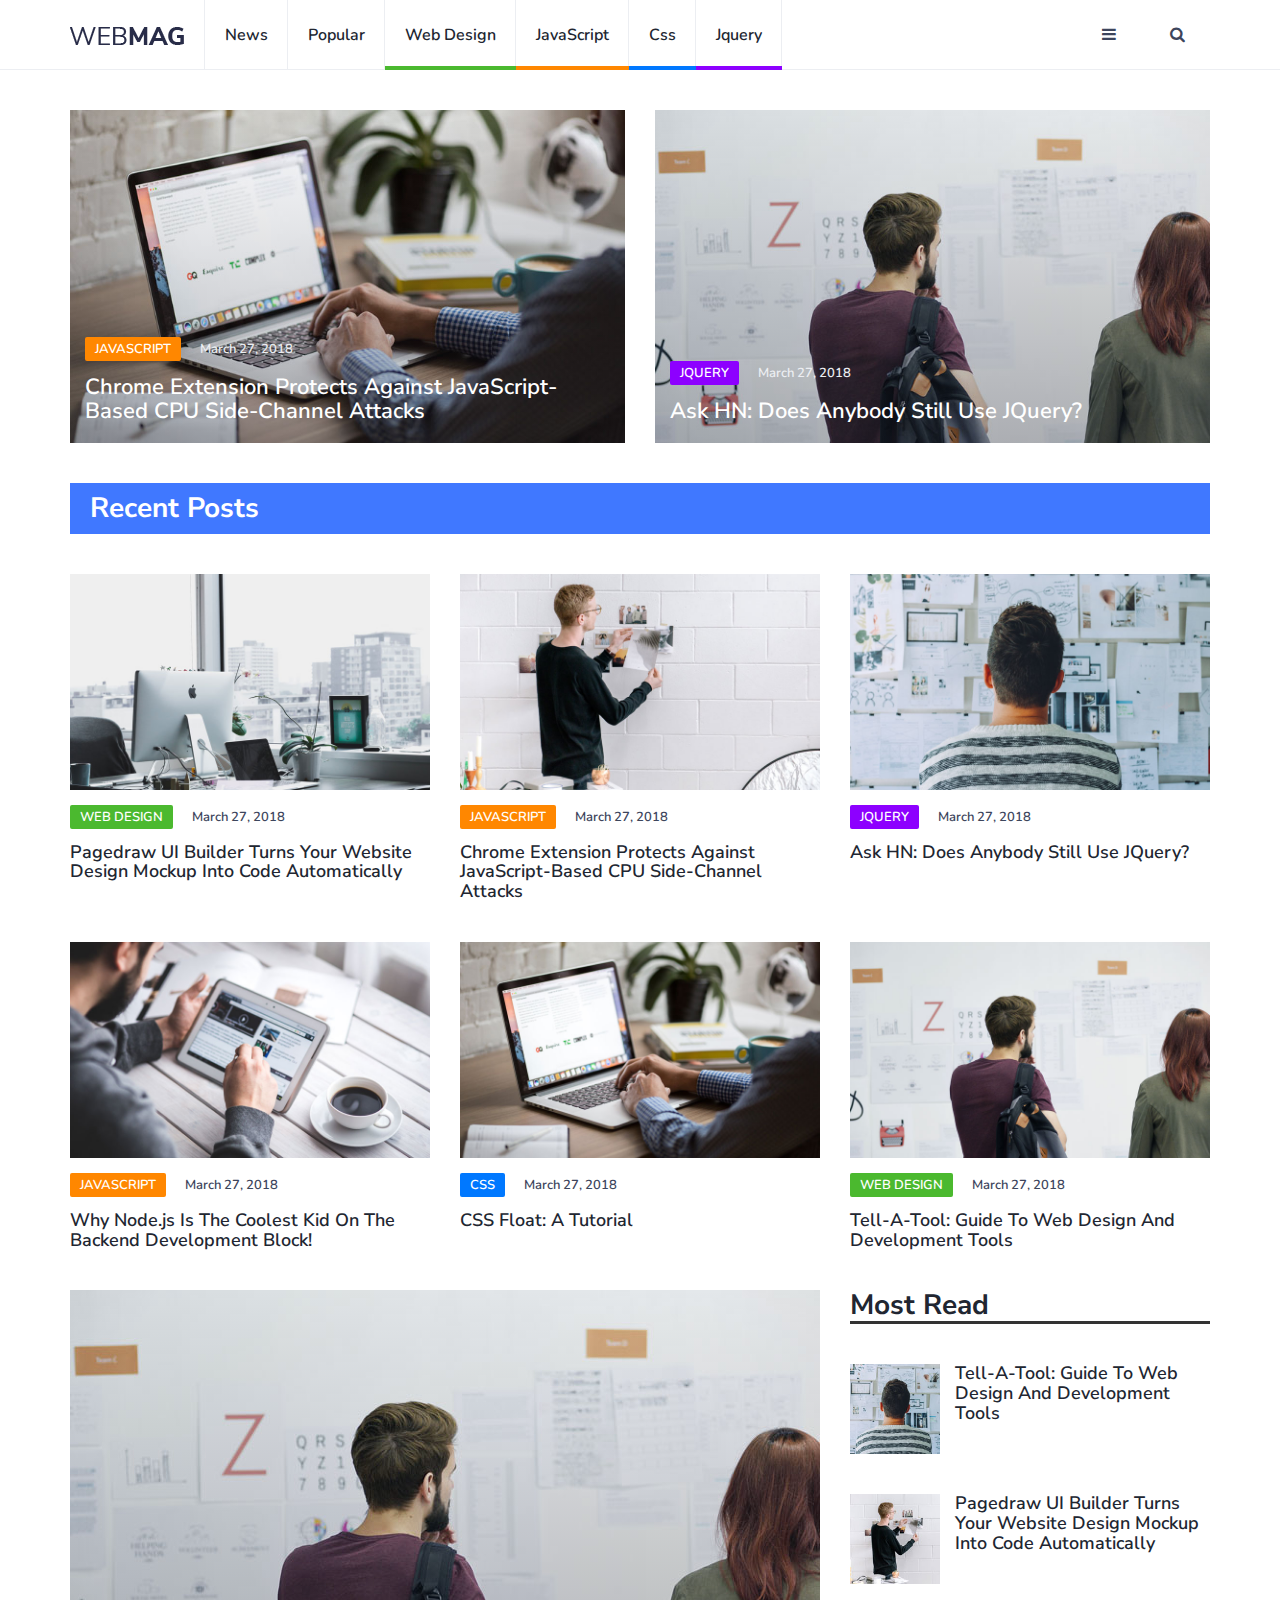
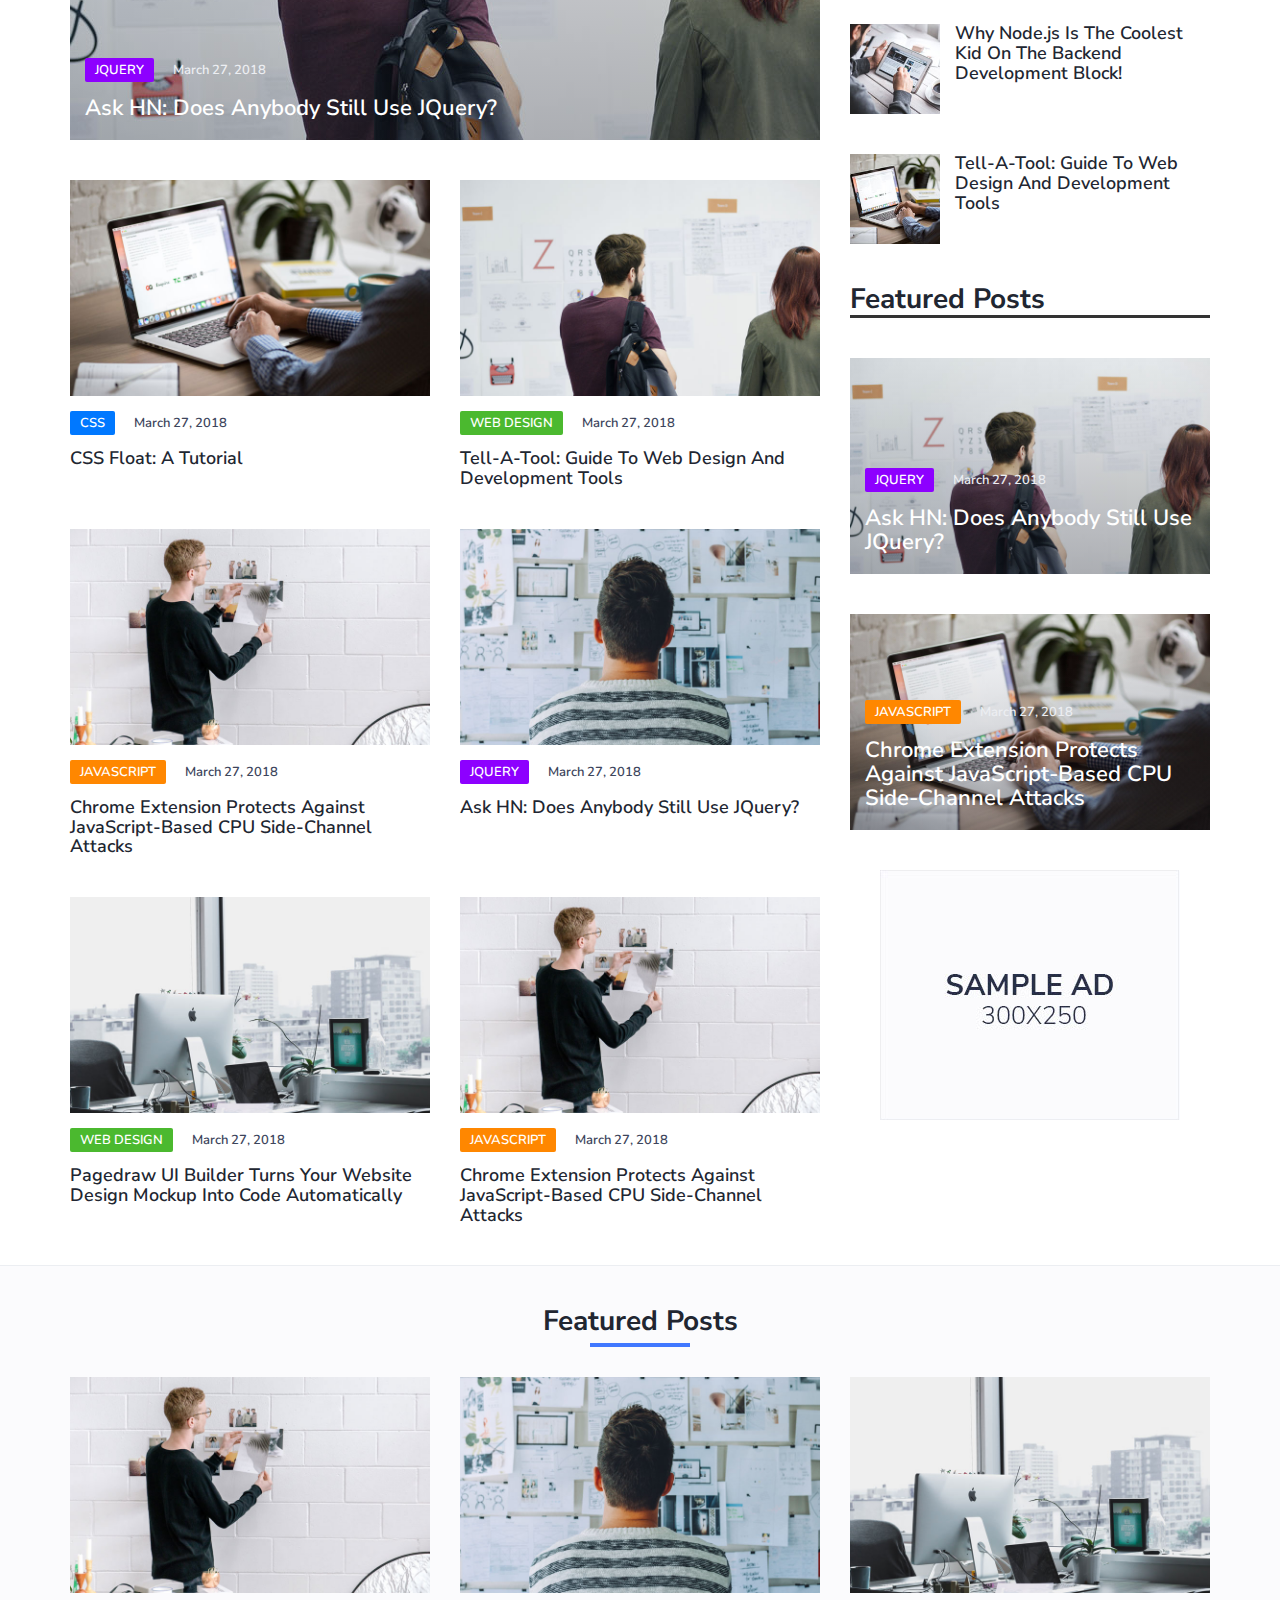
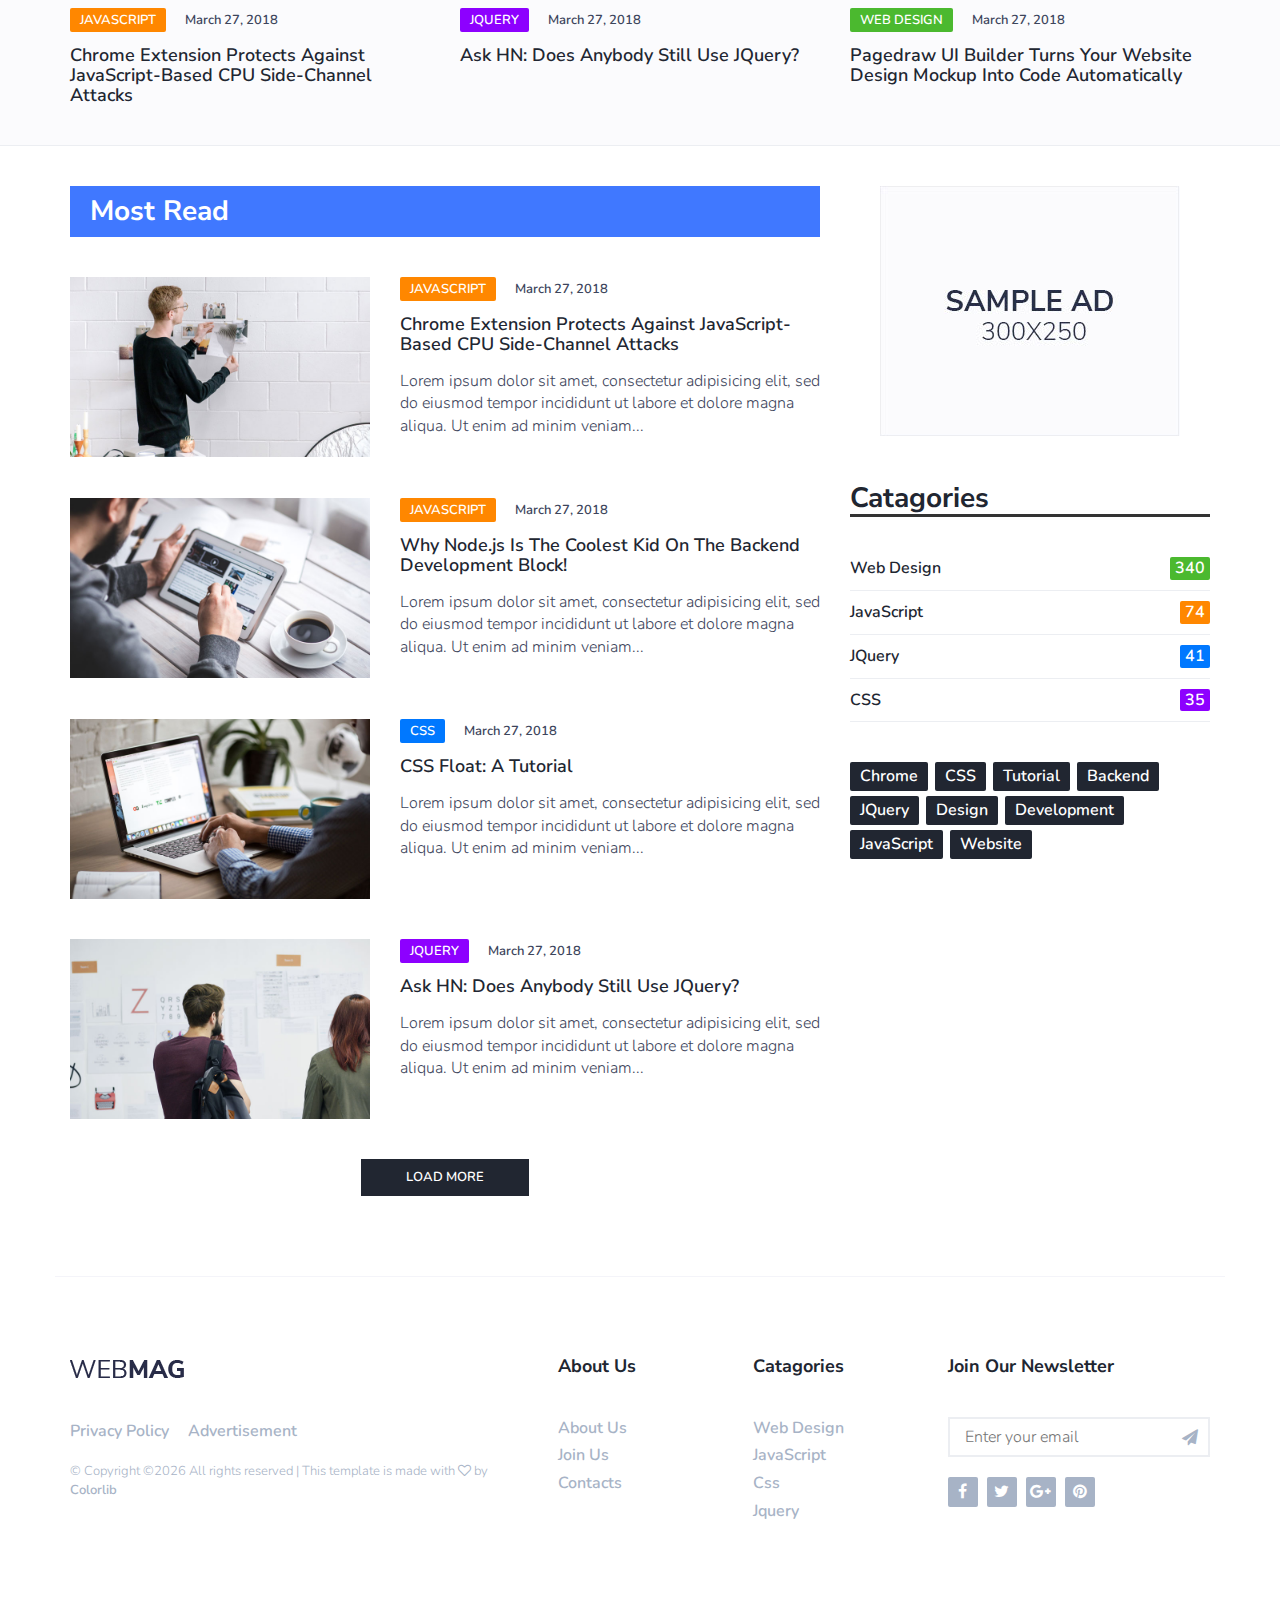
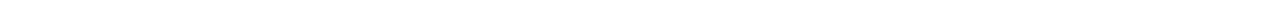
==== commit d31a7e94: "update headline all page" ====
--- a/index.html
+++ b/index.html
@@ -407,7 +407,7 @@
 					<!-- post widget -->
 					<div class="aside-widget">
 						<div class="section-title">
-							<h2>Most Read</h2>
+							<h2 class="headline4">Most Read</h2>
 						</div>
 
 						<div class="post post-widget">
@@ -447,7 +447,7 @@
 					<!-- post widget -->
 					<div class="aside-widget">
 						<div class="section-title">
-							<h2>Featured Posts</h2>
+							<h2 class="headline4">Featured Posts</h2>
 						</div>
 						<div class="post post-thumb">
 							<a class="post-img" href="blog-post.html"><img src="./img/post-2.jpg" alt=""></a>
@@ -498,7 +498,7 @@
 			<div class="row">
 				<div class="col-md-12">
 					<div class="section-title text-center">
-						<h2>Featured Posts</h2>
+						<h2 class="headline3">Featured Posts</h2>
 					</div>
 				</div>
 
@@ -566,7 +566,7 @@
 					<div class="row">
 						<div class="col-md-12">
 							<div class="section-title">
-								<h2>Most Read</h2>
+								<h2 class="headline2">Most Read</h2>
 							</div>
 						</div>
 						<!-- post -->
@@ -660,7 +660,7 @@
 					<!-- catagories -->
 					<div class="aside-widget">
 						<div class="section-title">
-							<h2>Catagories</h2>
+							<h2 class="headline4">Catagories</h2>
 						</div>
 						<div class="category-widget">
 							<ul>
--- a/css/style.css
+++ b/css/style.css
@@ -61,6 +61,22 @@
     padding: 10px 20px;
     color: #FFF;
 }
+.headline3 {
+    position: relative;
+}
+.headline3::after {
+    position: absolute;
+    bottom: -10px;
+    left: 50%;
+    width: 100px;
+    height: 4px;
+    background-color: #4078ff;
+    transform: translateX(-50%);
+    content: '';
+}
+.headline4 {
+    border-bottom: 3px solid #333;
+}
  a {
      font-weight: 600;
      color: #212631;
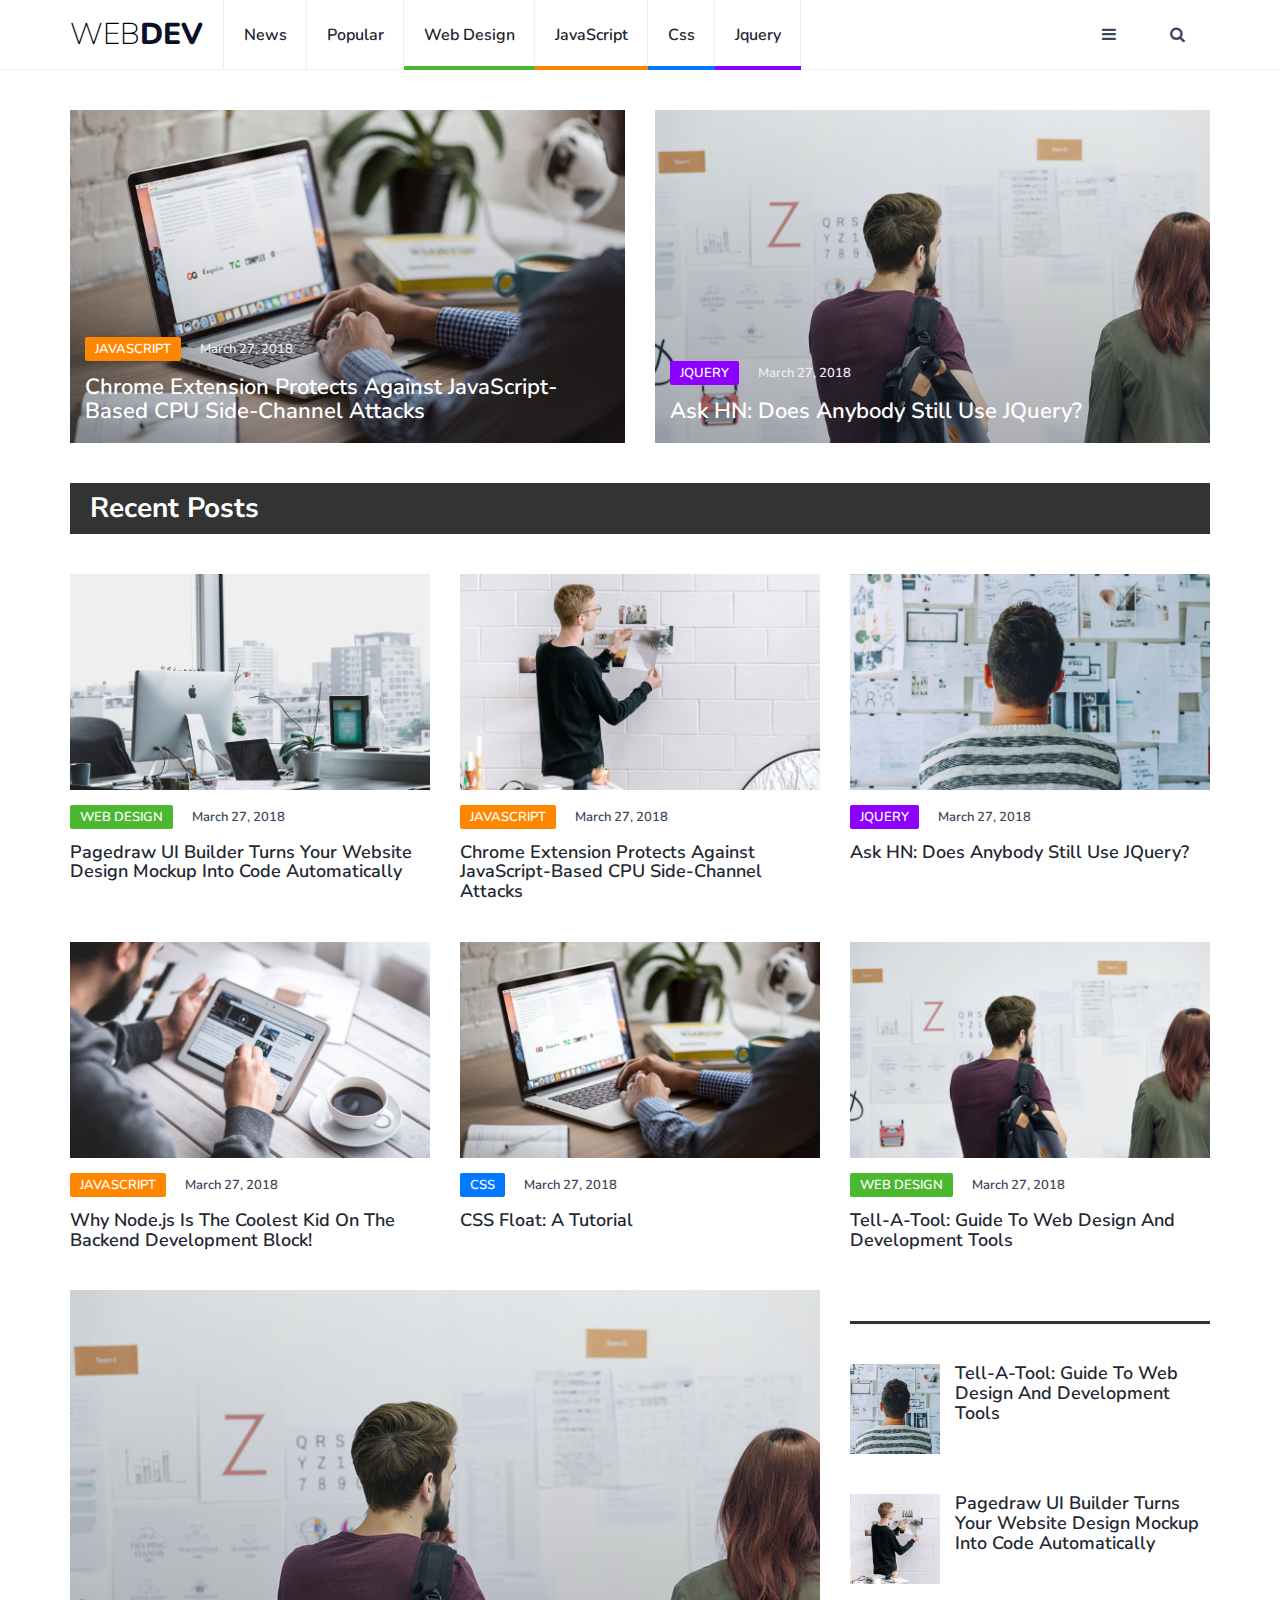
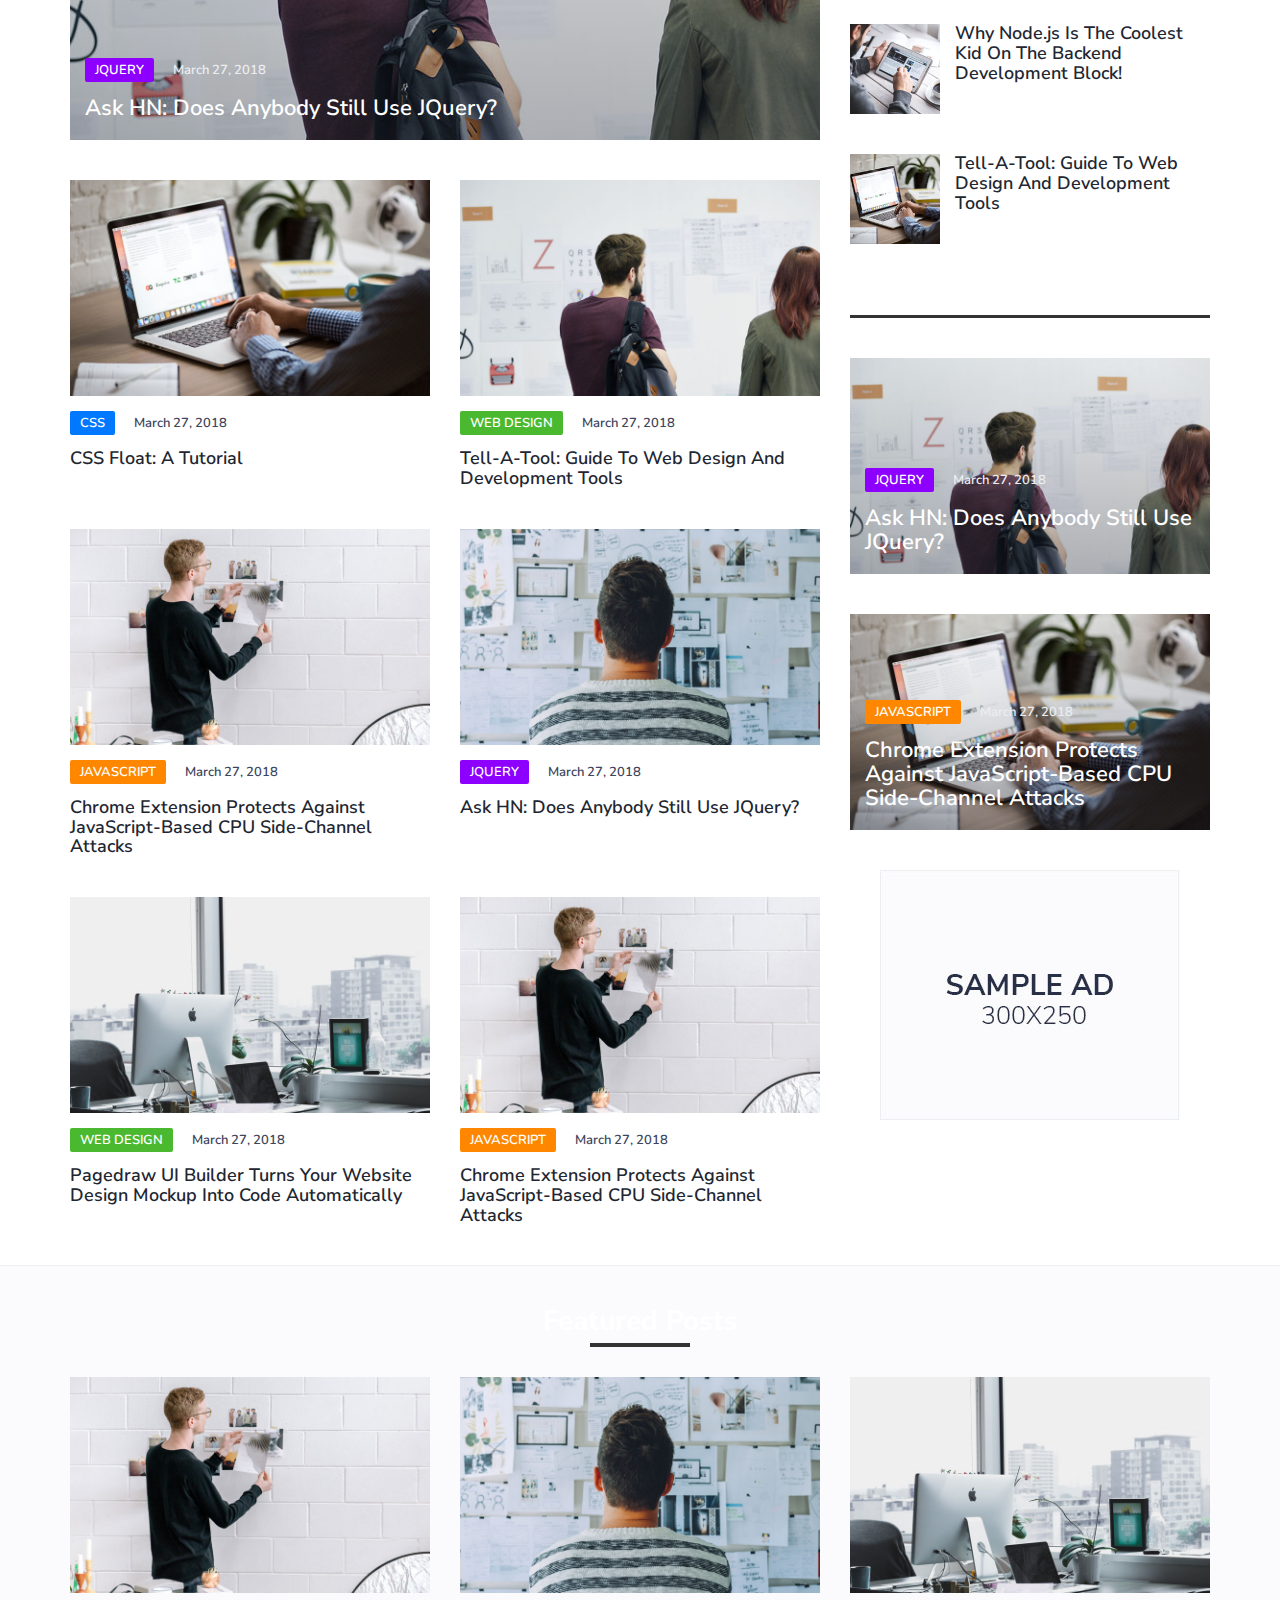
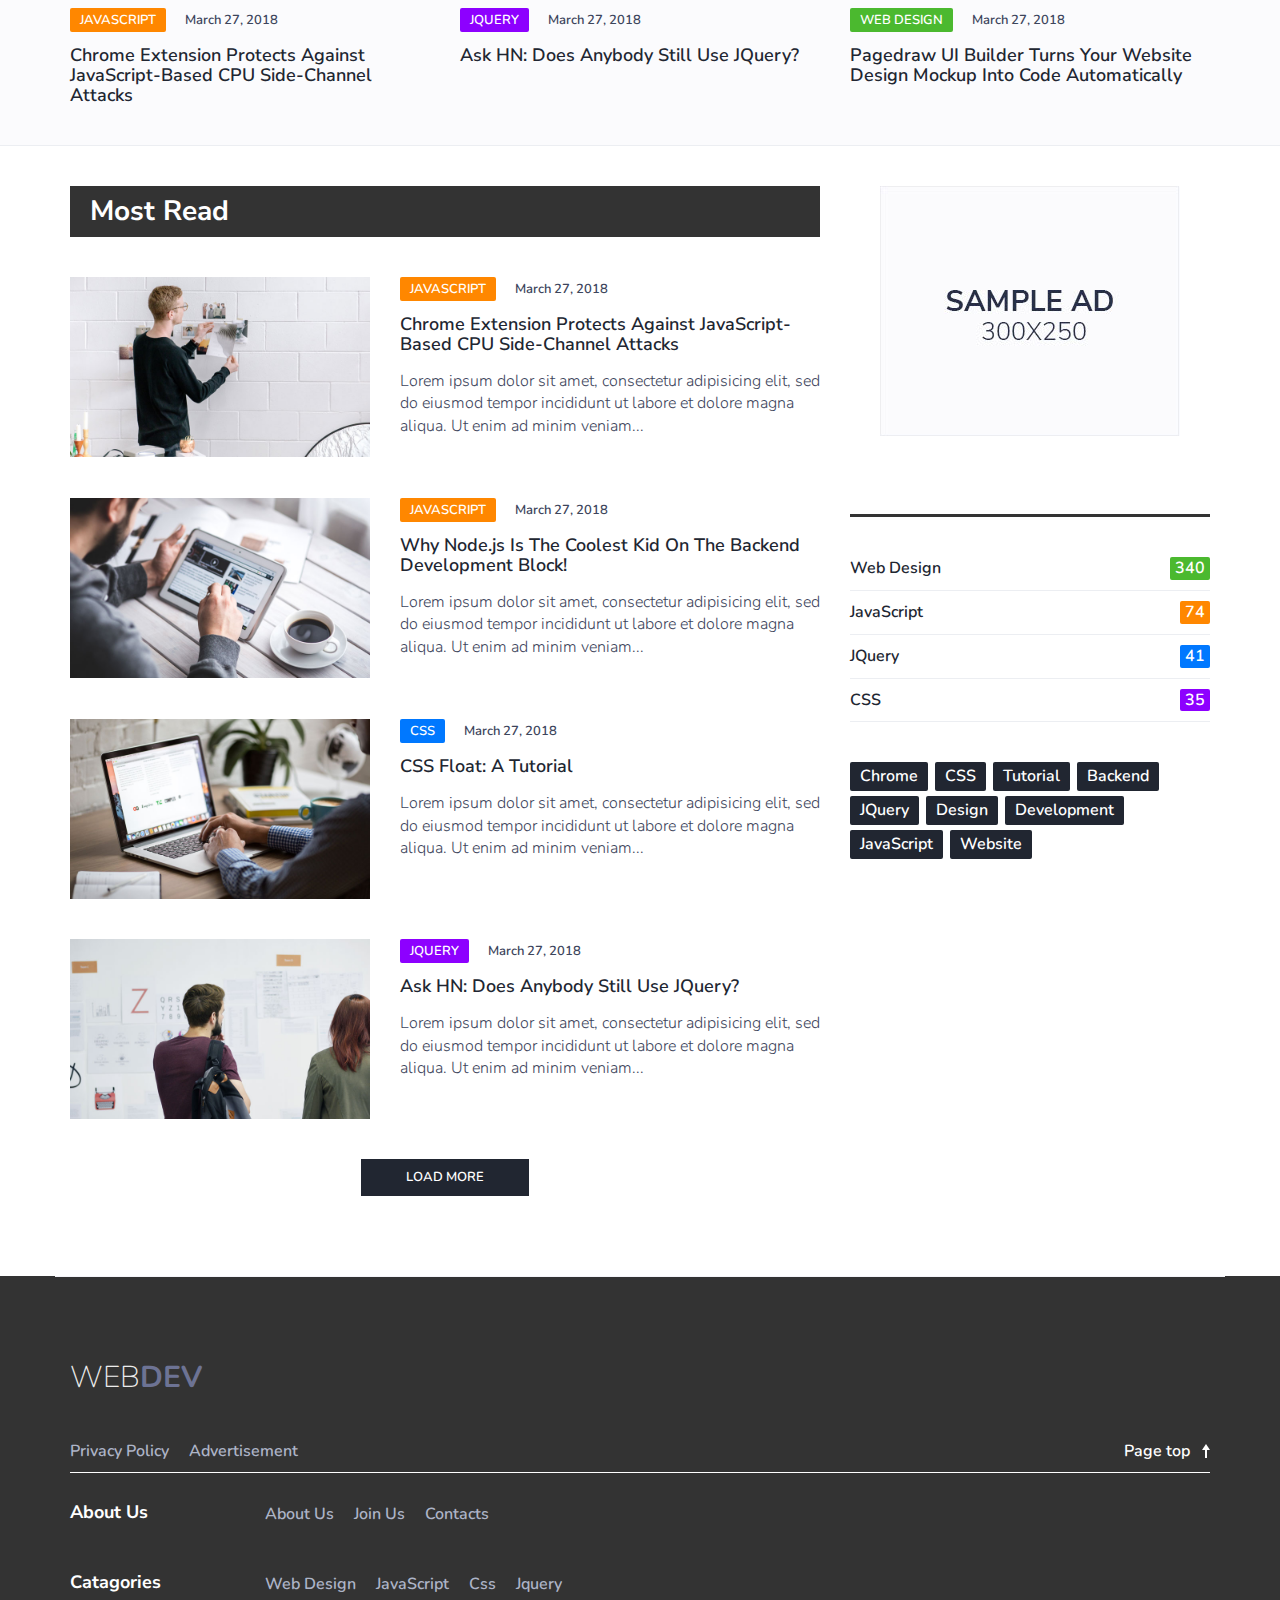
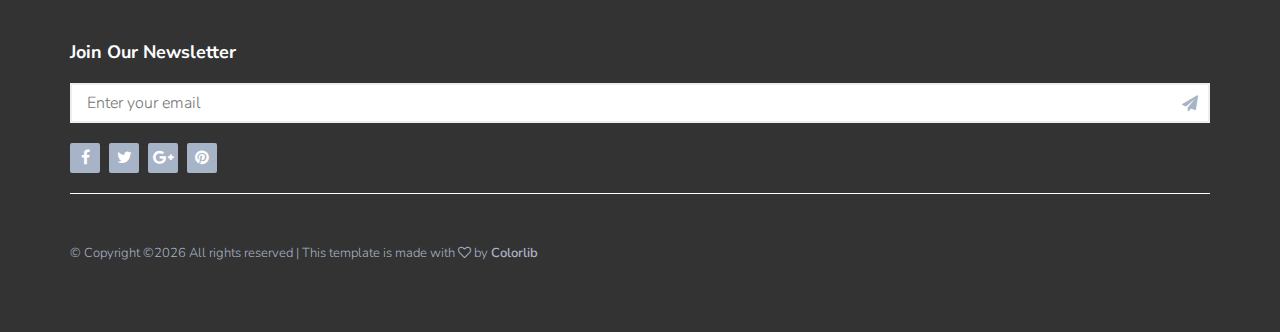
==== commit 7b6420de: "update footer" ====
--- a/index.html
+++ b/index.html
@@ -41,7 +41,7 @@
 				<div class="container">
 					<!-- logo -->
 					<div class="nav-logo">
-						<a href="index.html" class="logo"><img src="./img/logo.png" alt=""></a>
+						<a href="index.html" class="logo" id="logo">WEB<span>DEV</span></a>
 					</div>
 					<!-- /logo -->
 
@@ -704,15 +704,67 @@
 		<div class="container">
 			<!-- row -->
 			<div class="row">
-				<div class="col-md-5">
-					<div class="footer-widget">
+				<div class="col-md-12">
+					<div class="footer-widget bdWhite">
 						<div class="footer-logo">
-							<a href="index.html" class="logo"><img src="./img/logo.png" alt=""></a>
-						</div>
-						<ul class="footer-nav">
+							<a href="index.html" class="logo" id="logo">WEB<span>DEV</span></a>
+						</div>
+						<ul class="footer-nav changeWidth">
 							<li><a href="#">Privacy Policy</a></li>
 							<li><a href="#">Advertisement</a></li>
 						</ul>
+						<a href="#" id="pageTop"><span>Page top</span></a>
+					</div>
+				</div>
+
+				<div class="col-md-12">
+					<div class="row footer-widget">
+						<div class="col-sm-2">
+							<h3 class="footer-title">About Us</h3>
+						</div>
+						<div class="col-sm-10">
+							<ul class="footer-links">
+								<li><a href="about.html">About Us</a></li>
+								<li><a href="#">Join Us</a></li>
+								<li><a href="contact.html">Contacts</a></li>
+							</ul>
+						</div>
+					</div>
+					<div class="row footer-widget">
+						<div class="col-sm-2">
+							<h3 class="footer-title">Catagories</h3>
+						</div>
+						<div class="col-sm-10">
+							<ul class="footer-links">
+								<li><a href="category.html">Web Design</a></li>
+								<li><a href="category.html">JavaScript</a></li>
+								<li><a href="category.html">Css</a></li>
+								<li><a href="category.html">Jquery</a></li>
+							</ul>
+						</div>
+					</div>
+				</div>
+
+				<div class="col-md-12">
+					<div class="footer-widget bdWhite style01">
+						<h3 class="footer-title">Join our Newsletter</h3>
+						<div class="footer-newsletter">
+							<form>
+								<input class="input" type="email" name="newsletter" placeholder="Enter your email">
+								<button class="newsletter-btn"><i class="fa fa-paper-plane"></i></button>
+							</form>
+						</div>
+						<ul class="footer-social">
+							<li><a href="#"><i class="fa fa-facebook"></i></a></li>
+							<li><a href="#"><i class="fa fa-twitter"></i></a></li>
+							<li><a href="#"><i class="fa fa-google-plus"></i></a></li>
+							<li><a href="#"><i class="fa fa-pinterest"></i></a></li>
+						</ul>
+					</div>
+				</div>
+
+				<div class="col-md-12">
+					<div class="footer-widget">
 						<div class="footer-copyright">
 							<span>&copy;
 								<!-- Link back to Colorlib can't be removed. Template is licensed under CC BY 3.0. -->
@@ -725,51 +777,6 @@
 						</div>
 					</div>
 				</div>
-
-				<div class="col-md-4">
-					<div class="row">
-						<div class="col-md-6">
-							<div class="footer-widget">
-								<h3 class="footer-title">About Us</h3>
-								<ul class="footer-links">
-									<li><a href="about.html">About Us</a></li>
-									<li><a href="#">Join Us</a></li>
-									<li><a href="contact.html">Contacts</a></li>
-								</ul>
-							</div>
-						</div>
-						<div class="col-md-6">
-							<div class="footer-widget">
-								<h3 class="footer-title">Catagories</h3>
-								<ul class="footer-links">
-									<li><a href="category.html">Web Design</a></li>
-									<li><a href="category.html">JavaScript</a></li>
-									<li><a href="category.html">Css</a></li>
-									<li><a href="category.html">Jquery</a></li>
-								</ul>
-							</div>
-						</div>
-					</div>
-				</div>
-
-				<div class="col-md-3">
-					<div class="footer-widget">
-						<h3 class="footer-title">Join our Newsletter</h3>
-						<div class="footer-newsletter">
-							<form>
-								<input class="input" type="email" name="newsletter" placeholder="Enter your email">
-								<button class="newsletter-btn"><i class="fa fa-paper-plane"></i></button>
-							</form>
-						</div>
-						<ul class="footer-social">
-							<li><a href="#"><i class="fa fa-facebook"></i></a></li>
-							<li><a href="#"><i class="fa fa-twitter"></i></a></li>
-							<li><a href="#"><i class="fa fa-google-plus"></i></a></li>
-							<li><a href="#"><i class="fa fa-pinterest"></i></a></li>
-						</ul>
-					</div>
-				</div>
-
 			</div>
 			<!-- /row -->
 		</div>
--- a/css/style.css
+++ b/css/style.css
@@ -57,7 +57,7 @@
      font-size: 16px;
 }
 .headline2 {
-    background-color: #4078ff;
+    background-color: #333;
     padding: 10px 20px;
     color: #FFF;
 }
@@ -70,7 +70,7 @@
     left: 50%;
     width: 100px;
     height: 4px;
-    background-color: #4078ff;
+    background-color: #333;
     transform: translateX(-50%);
     content: '';
 }
@@ -281,6 +281,15 @@
  .nav-logo .logo > img {
      width: 100%;
      max-height: 70px;
+}
+#logo {
+    color: #000;
+    font-size: 30px;
+    font-weight: 100;
+}
+#logo span {
+    color: #0b0f28;
+    font-weight: 800;
 }
 /*----------------------------*\
 	menu
@@ -888,37 +897,60 @@
  #footer {
      padding-bottom: 40px;
      margin-top: 40px;
+     background-color: #333;
+     color: #FFF;
+}
+#footer h3, h2 {
+    /* color: #adb4c7; */
+    color: #FFF;
+}
+#footer #logo {
+    color: #ececec;
+}
+#footer #logo span {
+    color: #6d7394;
+    font-weight: bold;
 }
  #footer .container {
      padding-top: 80px;
      border-top: 1px solid #F4f4f9;
 }
  .footer-widget {
-     margin-bottom: 40px;
+     margin-bottom: 30px;
 }
  .footer-widget .footer-title {
-     margin-bottom: 40px;
+     margin-bottom: 20px;
      text-transform: capitalize;
      font-size: 18px;
 }
  .footer-widget a {
-     color: #a7b3c6;
+     /* color: #a7b3c6; */
+     color: #adb4c7;
      -webkit-transition: 0.2s color;
      transition: 0.2s color;
 }
  .footer-widget a:hover, .footer-widget a:focus {
      text-decoration: none;
      color: #212631;
+     color: #FFF;
+
 }
  .footer-logo {
      margin-bottom: 40px;
 }
  .footer-nav li {
      display: inline-block;
-     margin-right: 15px;
-}
- .footer-links li + li {
-     margin-top: 5px;
+     margin-right: 16px;
+}
+.footer-nav.changeWidth {
+    width: calc(100% - 100px);
+}
+.footer-links {
+    display: flex;
+    flex-wrap: wrap;
+}
+ .footer-links li {
+     margin-right: 20px;
 }
  .footer-copyright {
      margin-top: 20px;
@@ -998,3 +1030,65 @@
          display:none;
     }
 }
+
+.bdWhite {
+    margin-bottom: 30px;
+    padding-bottom: 10px;
+    border-bottom: 1px solid #FFF;
+}
+
+.bdWhite.style01 {
+    padding-bottom: 20px;
+}
+#pageTop {
+    color: #FFF;
+    position: absolute;
+    top: 83px;
+    right: 15px;
+    padding-right: 20px;
+}
+#pageTop::after {
+    position: absolute;
+    top: 4px;
+    right: 0;
+    border-width: 0 4px 6px 4px;
+    border-style: solid;
+    border-color: #FFF transparent;
+    content: '';
+}
+#pageTop::before {
+    position: absolute;
+    top: 17px;
+    right: 4px;
+    border: 3px solid #FFF;
+    transform: rotate(90deg);
+    border-width: 1px 5px;
+    content: '';
+    transform-origin: right;
+}
+@media screen and (max-width: 425px) {
+    .footer-nav.changeWidth {
+        width: calc(100% - 40px);
+    }
+    #pageTop span {
+        display: none;
+    }
+    #pageTop {
+        top: 73px;
+        right: 17px;
+        padding-right: 0;
+        width: 30px;
+        height: 30px;
+        background-color: #333;
+        border-radius: 50%;
+        box-shadow: 1px 1px 3px #fff;
+    }
+    #pageTop::after {
+        top: 8px;
+        right: 11px;
+    }
+    #pageTop::before {
+        top: 21px;
+        right: 15px;
+    }
+}
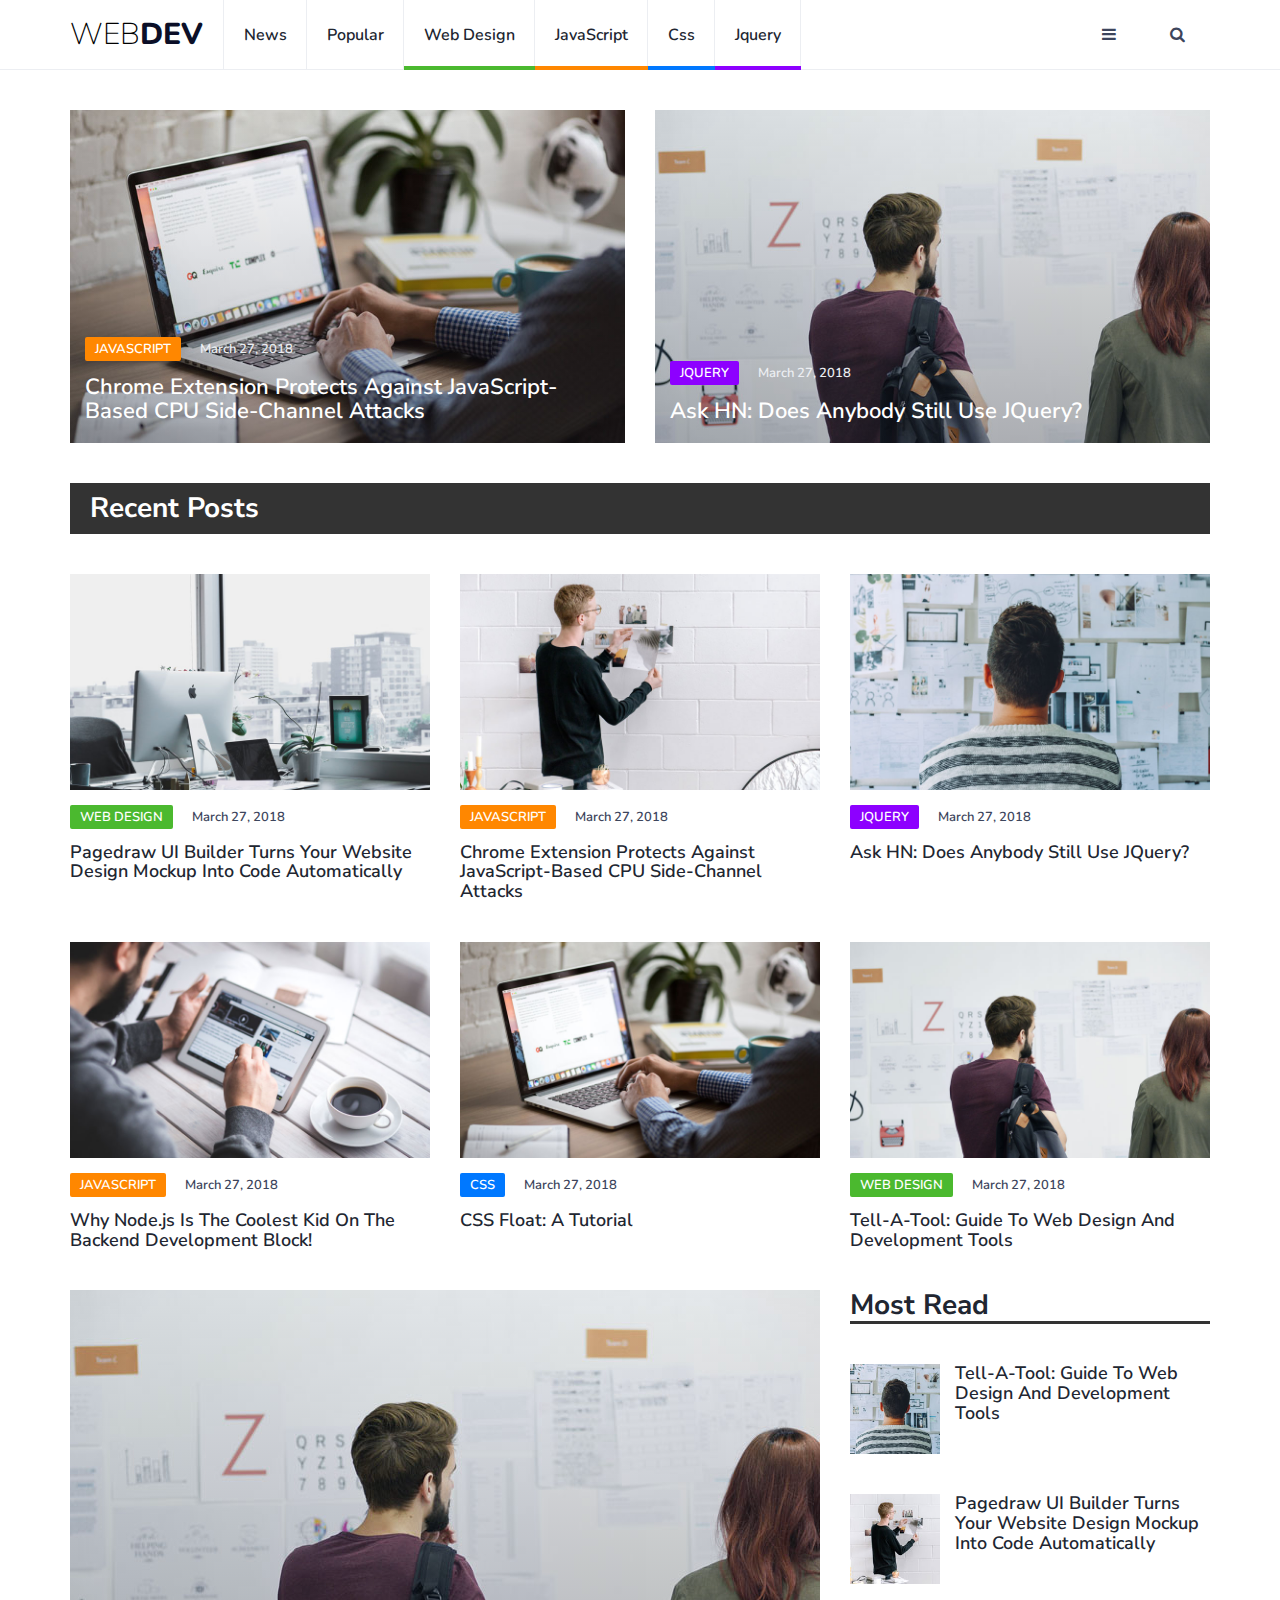
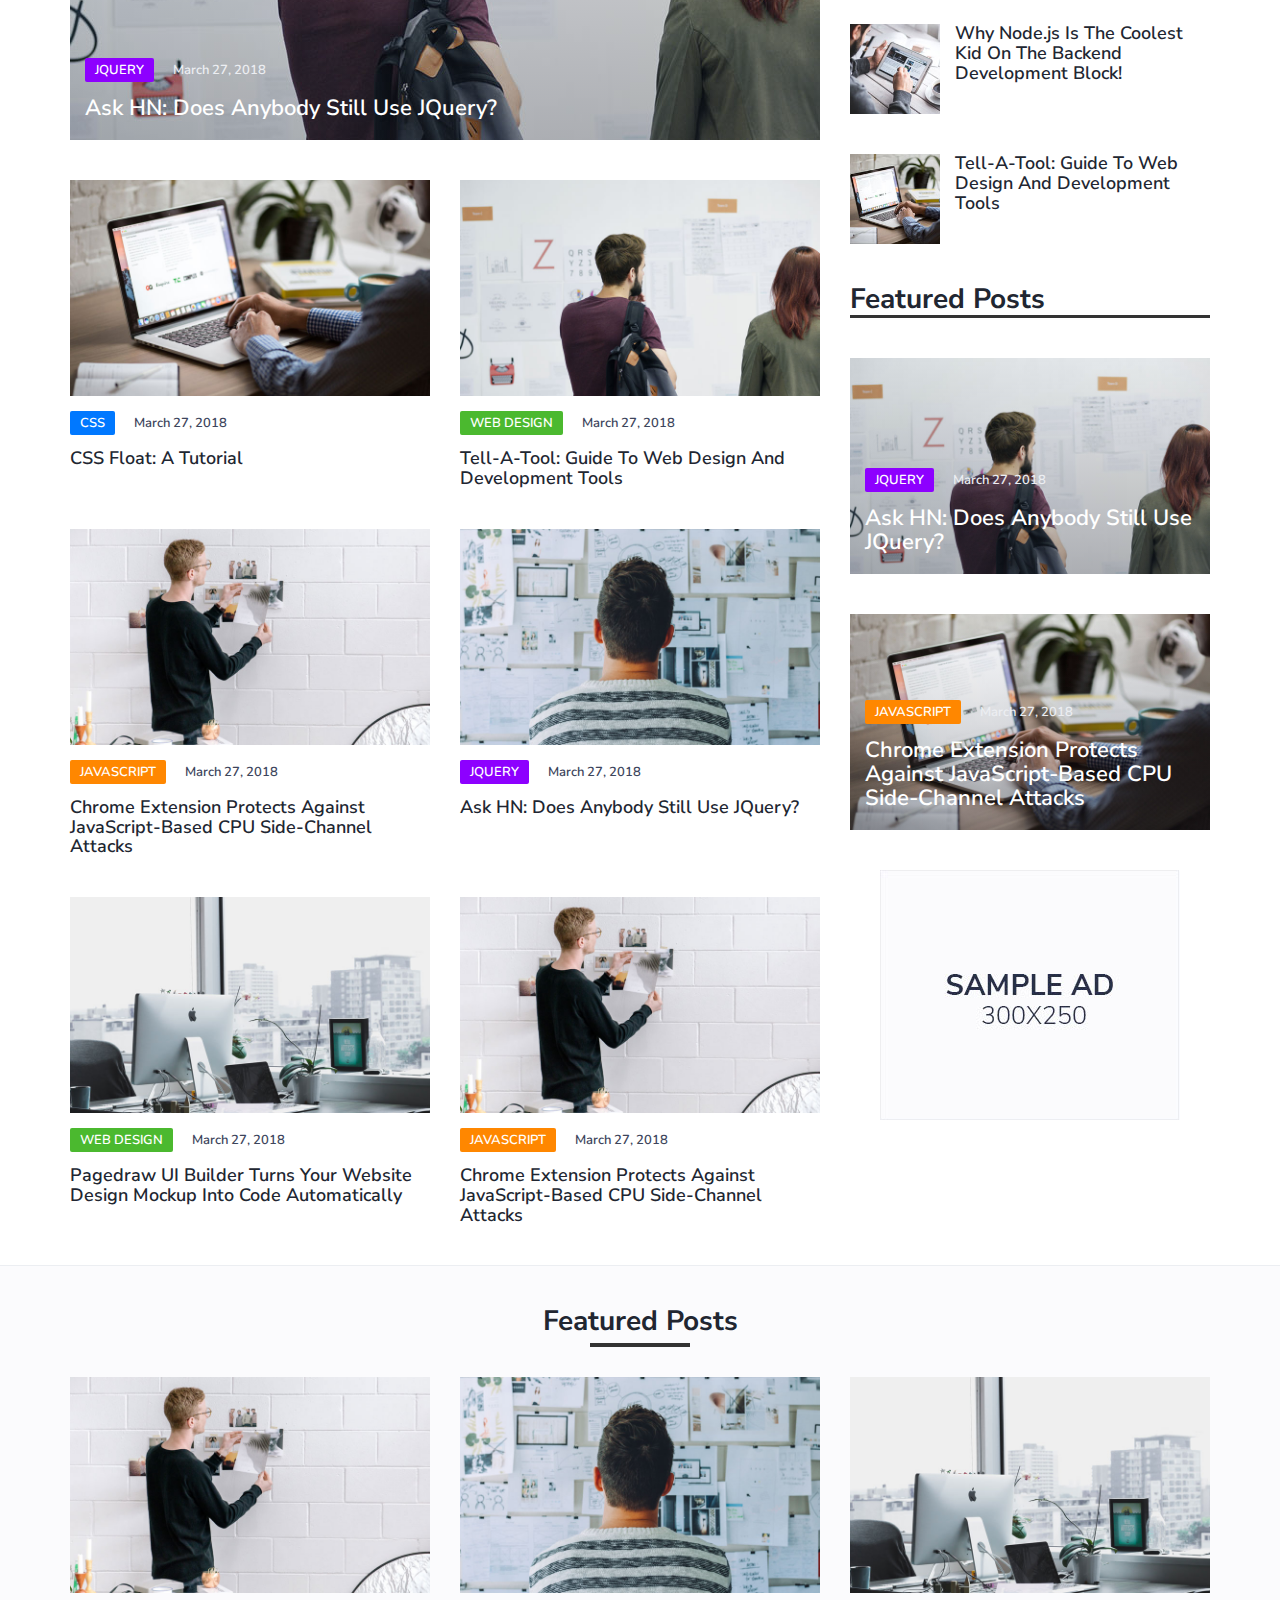
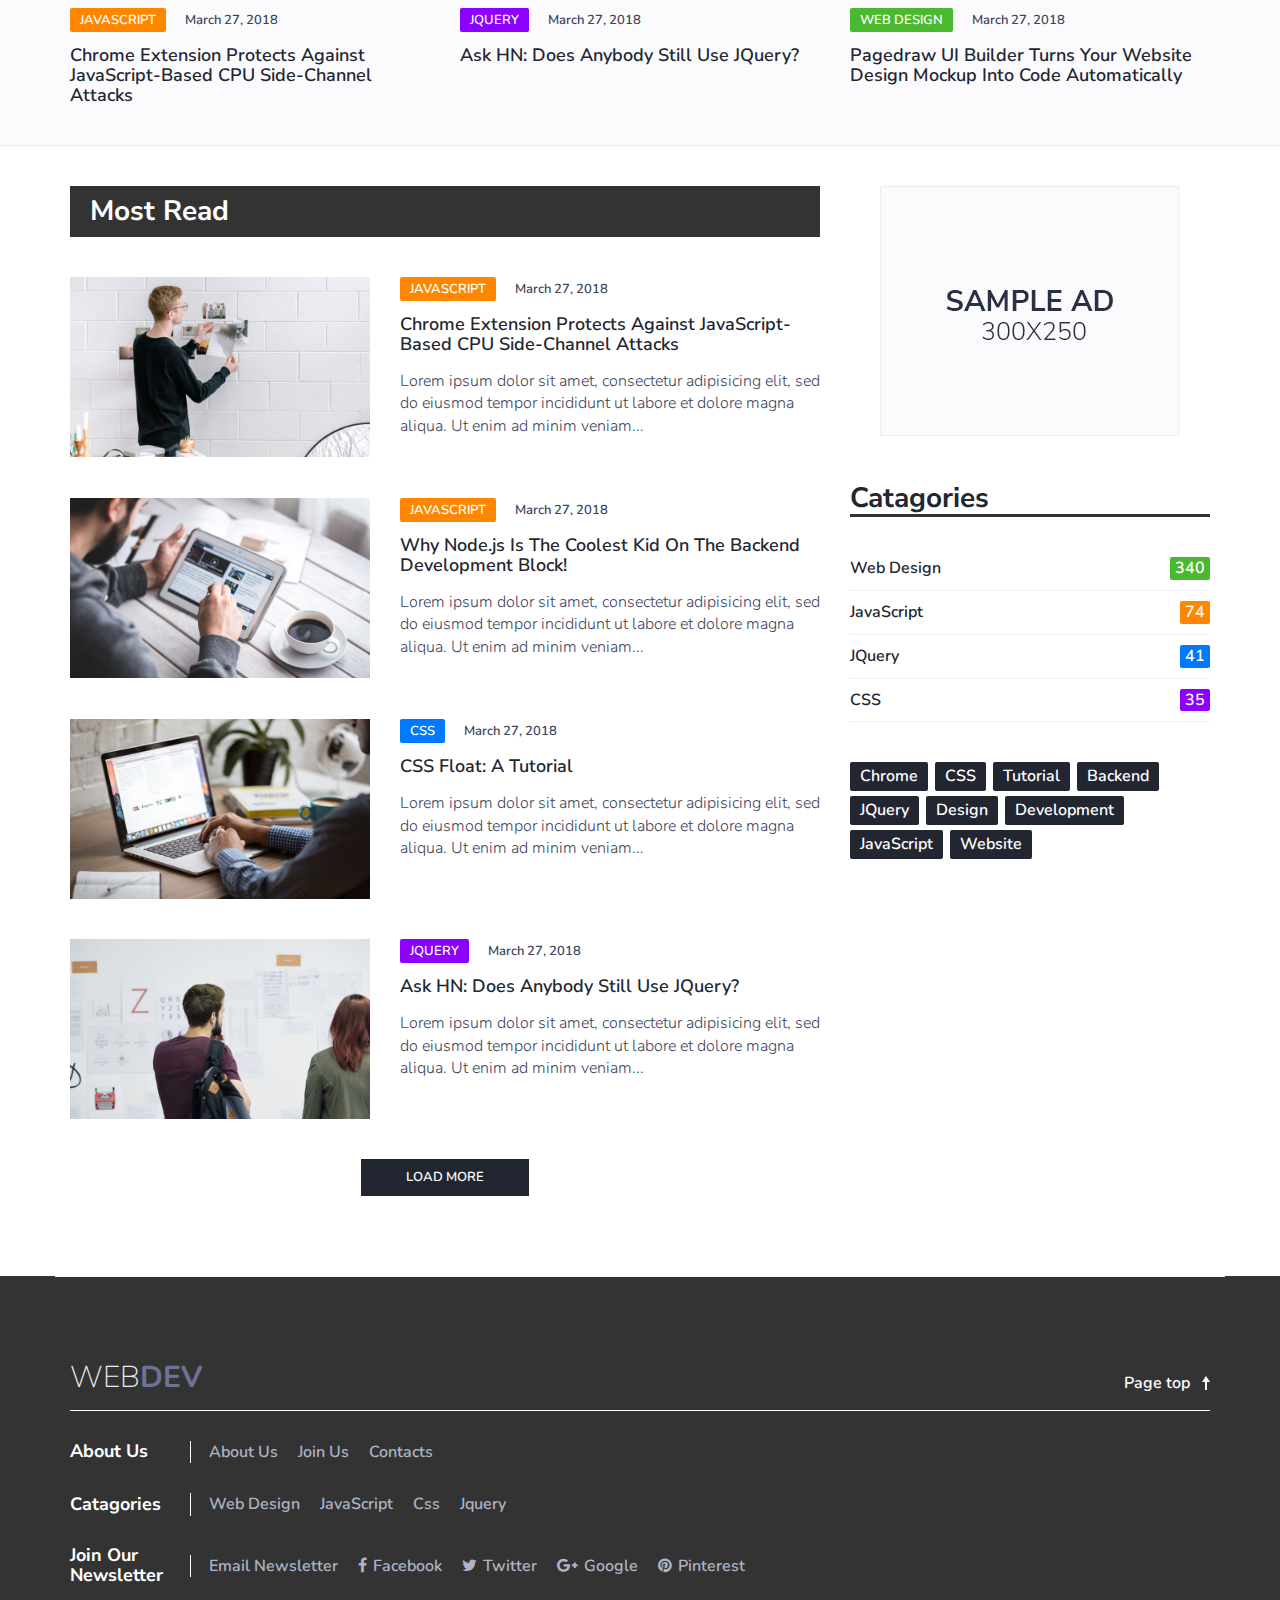
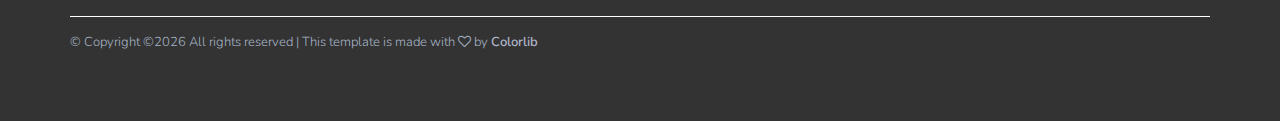
==== commit 20a1ecbf: "update footer" ====
--- a/index.html
+++ b/index.html
@@ -709,56 +709,36 @@
 						<div class="footer-logo">
 							<a href="index.html" class="logo" id="logo">WEB<span>DEV</span></a>
 						</div>
-						<ul class="footer-nav changeWidth">
-							<li><a href="#">Privacy Policy</a></li>
-							<li><a href="#">Advertisement</a></li>
+						<a href="#" id="pageTop"><span>Page top</span></a>
+					</div>
+				</div>
+
+				<div class="col-md-12">
+					<div class="footer-widget">
+						<h3 class="footer-title">About Us</h3>
+						<ul class="footer-links">
+							<li><a href="about.html">About Us</a></li>
+							<li><a href="#">Join Us</a></li>
+							<li><a href="contact.html">Contacts</a></li>
 						</ul>
-						<a href="#" id="pageTop"><span>Page top</span></a>
-					</div>
-				</div>
-
-				<div class="col-md-12">
-					<div class="row footer-widget">
-						<div class="col-sm-2">
-							<h3 class="footer-title">About Us</h3>
-						</div>
-						<div class="col-sm-10">
-							<ul class="footer-links">
-								<li><a href="about.html">About Us</a></li>
-								<li><a href="#">Join Us</a></li>
-								<li><a href="contact.html">Contacts</a></li>
-							</ul>
-						</div>
-					</div>
-					<div class="row footer-widget">
-						<div class="col-sm-2">
-							<h3 class="footer-title">Catagories</h3>
-						</div>
-						<div class="col-sm-10">
-							<ul class="footer-links">
-								<li><a href="category.html">Web Design</a></li>
-								<li><a href="category.html">JavaScript</a></li>
-								<li><a href="category.html">Css</a></li>
-								<li><a href="category.html">Jquery</a></li>
-							</ul>
-						</div>
-					</div>
-				</div>
-
-				<div class="col-md-12">
-					<div class="footer-widget bdWhite style01">
+					</div>
+					<div class="footer-widget">
+						<h3 class="footer-title">Catagories</h3>
+						<ul class="footer-links">
+							<li><a href="category.html">Web Design</a></li>
+							<li><a href="category.html">JavaScript</a></li>
+							<li><a href="category.html">Css</a></li>
+							<li><a href="category.html">Jquery</a></li>
+						</ul>
+					</div>
+					<div class="footer-widget">
 						<h3 class="footer-title">Join our Newsletter</h3>
-						<div class="footer-newsletter">
-							<form>
-								<input class="input" type="email" name="newsletter" placeholder="Enter your email">
-								<button class="newsletter-btn"><i class="fa fa-paper-plane"></i></button>
-							</form>
-						</div>
-						<ul class="footer-social">
-							<li><a href="#"><i class="fa fa-facebook"></i></a></li>
-							<li><a href="#"><i class="fa fa-twitter"></i></a></li>
-							<li><a href="#"><i class="fa fa-google-plus"></i></a></li>
-							<li><a href="#"><i class="fa fa-pinterest"></i></a></li>
+						<ul class="footer-social footer-links">
+							<li><a href="#">Email Newsletter</a></li>
+							<li><a href="#"><i class="fa fa-facebook"></i>Facebook</a></li>
+							<li><a href="#"><i class="fa fa-twitter"></i>Twitter</a></li>
+							<li><a href="#"><i class="fa fa-google-plus"></i>Google</a></li>
+							<li><a href="#"><i class="fa fa-pinterest"></i>Pinterest</a></li>
 						</ul>
 					</div>
 				</div>
--- a/css/style.css
+++ b/css/style.css
@@ -900,9 +900,10 @@
      background-color: #333;
      color: #FFF;
 }
-#footer h3, h2 {
+#footer h3, #footer h2 {
     /* color: #adb4c7; */
     color: #FFF;
+    margin-bottom: 0;
 }
 #footer #logo {
     color: #ececec;
@@ -916,12 +917,18 @@
      border-top: 1px solid #F4f4f9;
 }
  .footer-widget {
+     display: flex;
+     flex-wrap: wrap;
+     align-items: center;
      margin-bottom: 30px;
 }
+.footer-widget ul {
+    width: calc(100% - 120px);
+}
  .footer-widget .footer-title {
-     margin-bottom: 20px;
      text-transform: capitalize;
      font-size: 18px;
+     width: 120px;
 }
  .footer-widget a {
      /* color: #a7b3c6; */
@@ -935,27 +942,26 @@
      color: #FFF;
 
 }
- .footer-logo {
-     margin-bottom: 40px;
-}
  .footer-nav li {
      display: inline-block;
      margin-right: 16px;
 }
-.footer-nav.changeWidth {
-    width: calc(100% - 100px);
-}
+.footer-nav,
 .footer-links {
     display: flex;
     flex-wrap: wrap;
+    border-left: 1px solid #FFF;
+    padding-left: 18px;
 }
  .footer-links li {
      margin-right: 20px;
 }
  .footer-copyright {
-     margin-top: 20px;
-     color: #a7b3c6;
-     font-size: 13px;
+    width: 100%;
+    padding-top: 16px;
+    color: #a7b3c6;
+    font-size: 13px;
+    border-top: 1px solid#FFF;
 }
  .footer-newsletter form {
      position: relative;
@@ -981,28 +987,21 @@
  .footer-newsletter form > .newsletter-btn:hover {
      opacity: 0.9;
 }
- .footer-social {
-     margin-top: 20px;
-}
  .footer-social li {
      display: inline-block;
-     margin-right: 5px;
+     margin-right: 20px;
 }
  .footer-social li > a {
      display: block;
-     width: 30px;
-     height: 30px;
-     line-height: 30px;
-     text-align: center;
-     background-color: #a7b3c6;
-     color: #FFF;
-     border-radius: 2px;
+     color: #adb4c7;
      -webkit-transition: 0.2s opacity;
-     transition: 0.2s opacity;
+     transition: 0.2s color;
+}
+.footer-social li > a i {
+    margin-right: 6px;
 }
  .footer-social li > a:hover, .footer-social li > a:focus {
      color: #FFF;
-     opacity: 0.9;
 }
 /*=========================================================
 	RESPONSIVE
@@ -1039,11 +1038,12 @@
 
 .bdWhite.style01 {
     padding-bottom: 20px;
+    margin-bottom: 0;
 }
 #pageTop {
     color: #FFF;
     position: absolute;
-    top: 83px;
+    top: 15px;
     right: 15px;
     padding-right: 20px;
 }
@@ -1067,14 +1067,11 @@
     transform-origin: right;
 }
 @media screen and (max-width: 425px) {
-    .footer-nav.changeWidth {
-        width: calc(100% - 40px);
-    }
     #pageTop span {
         display: none;
     }
     #pageTop {
-        top: 73px;
+        top: 6px;
         right: 17px;
         padding-right: 0;
         width: 30px;
@@ -1091,4 +1088,12 @@
         top: 21px;
         right: 15px;
     }
-}
+    .footer-widget .footer-title, .footer-widget ul {
+        width: 100%;
+    }
+    .footer-widget ul {
+        margin-top: 10px;
+        padding-left: 0;
+        border-left: 0;
+    }
+}
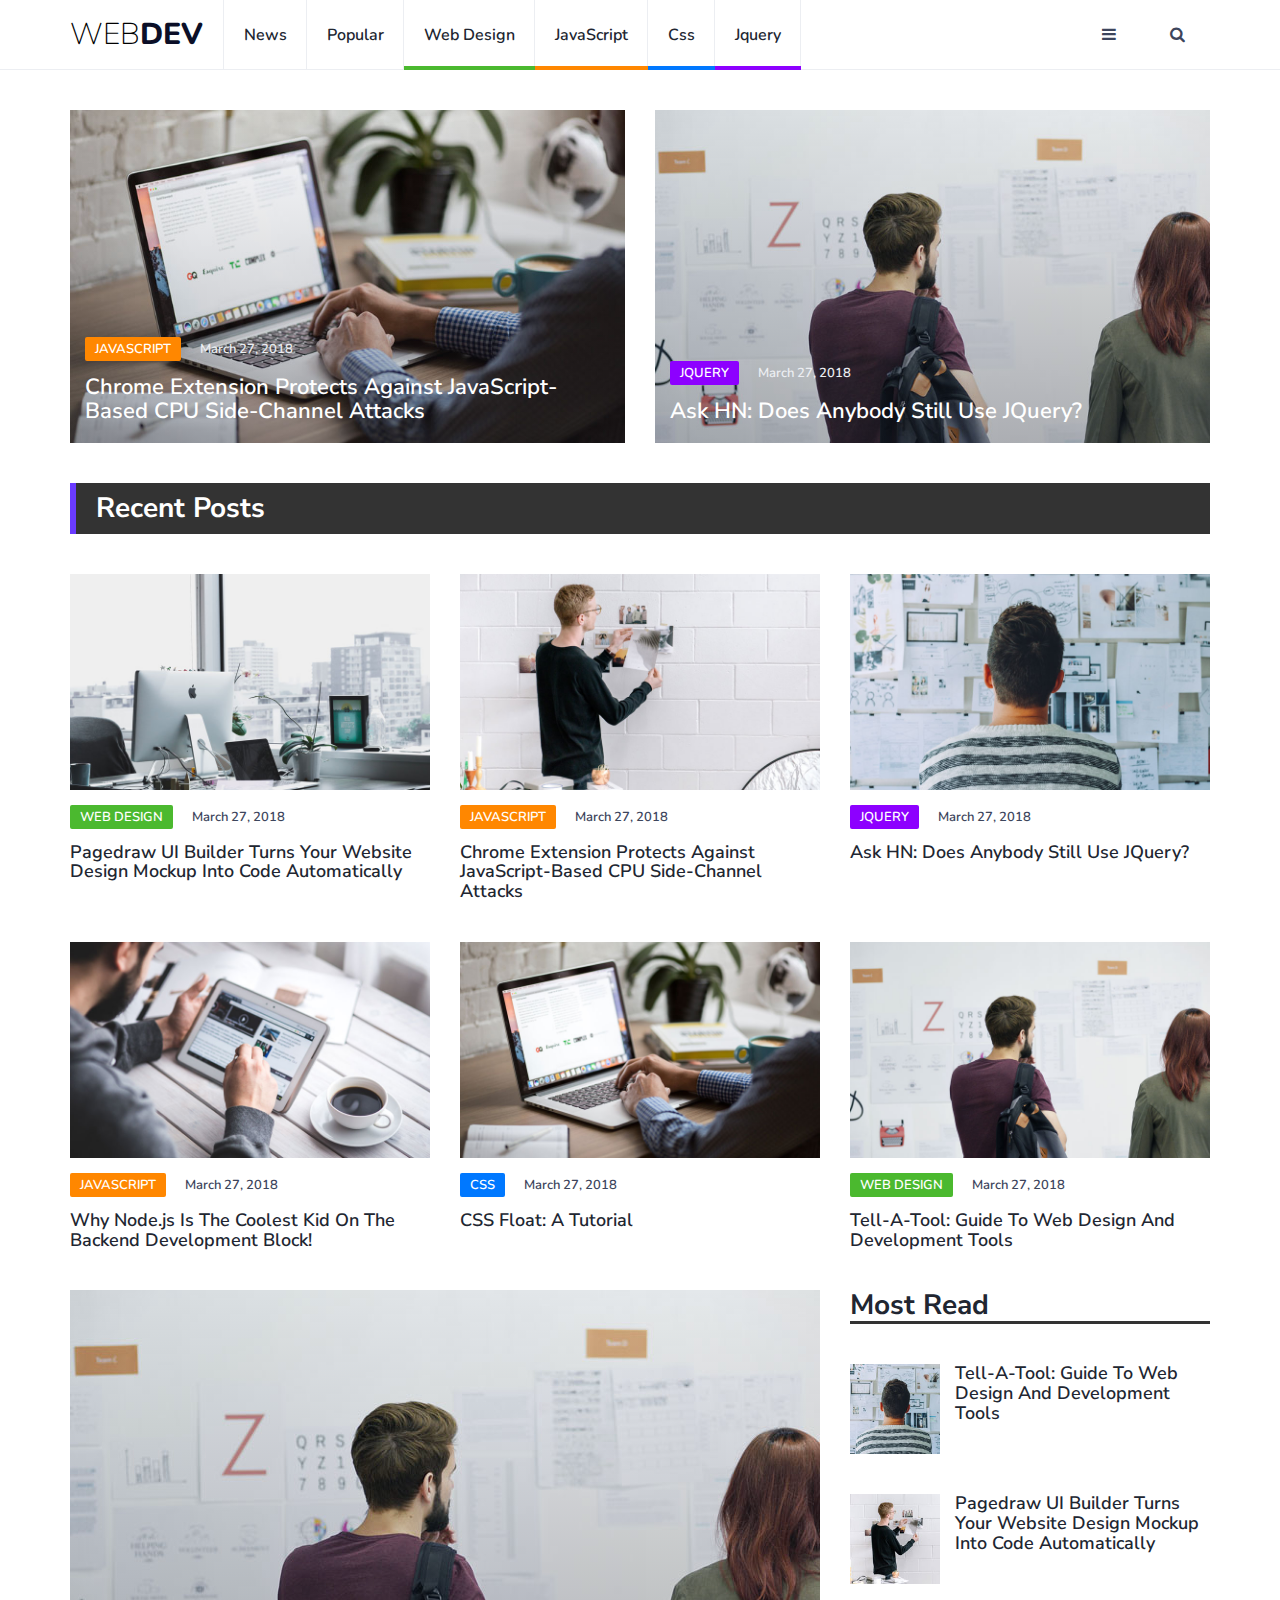
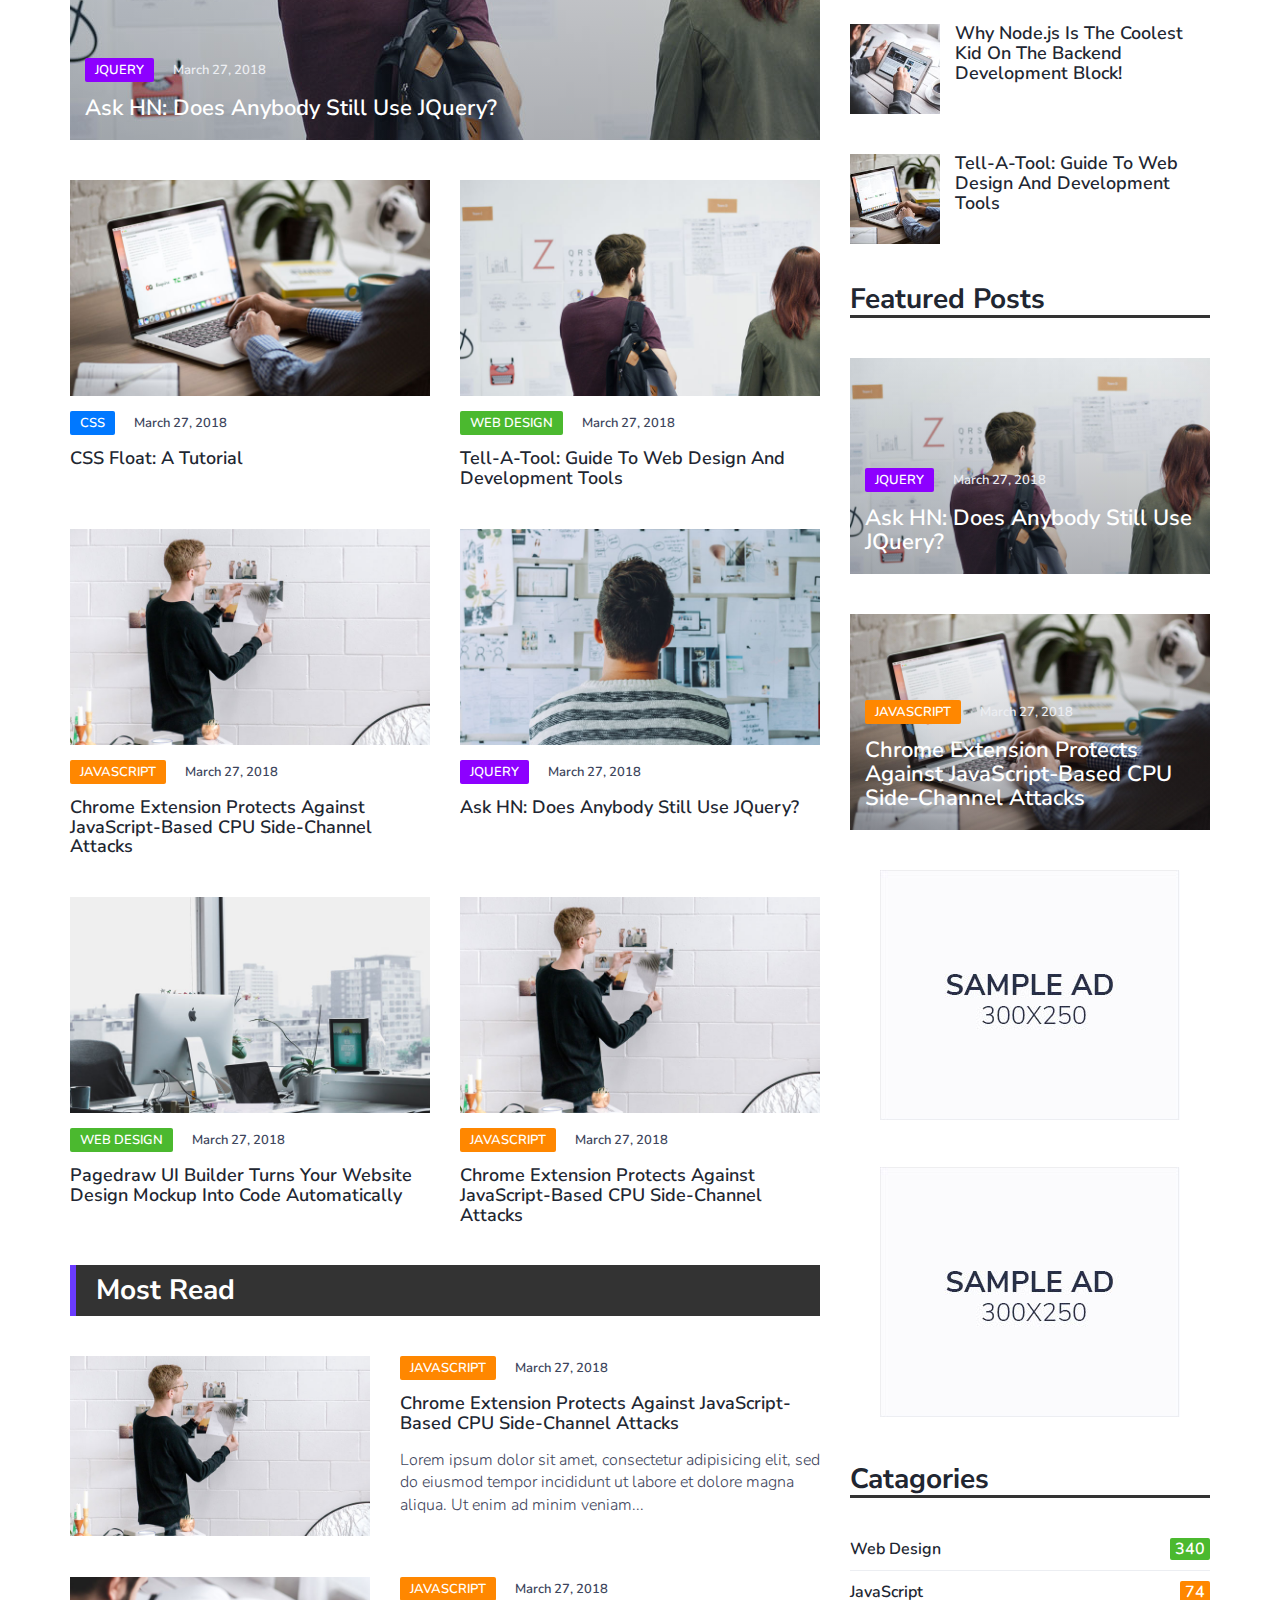
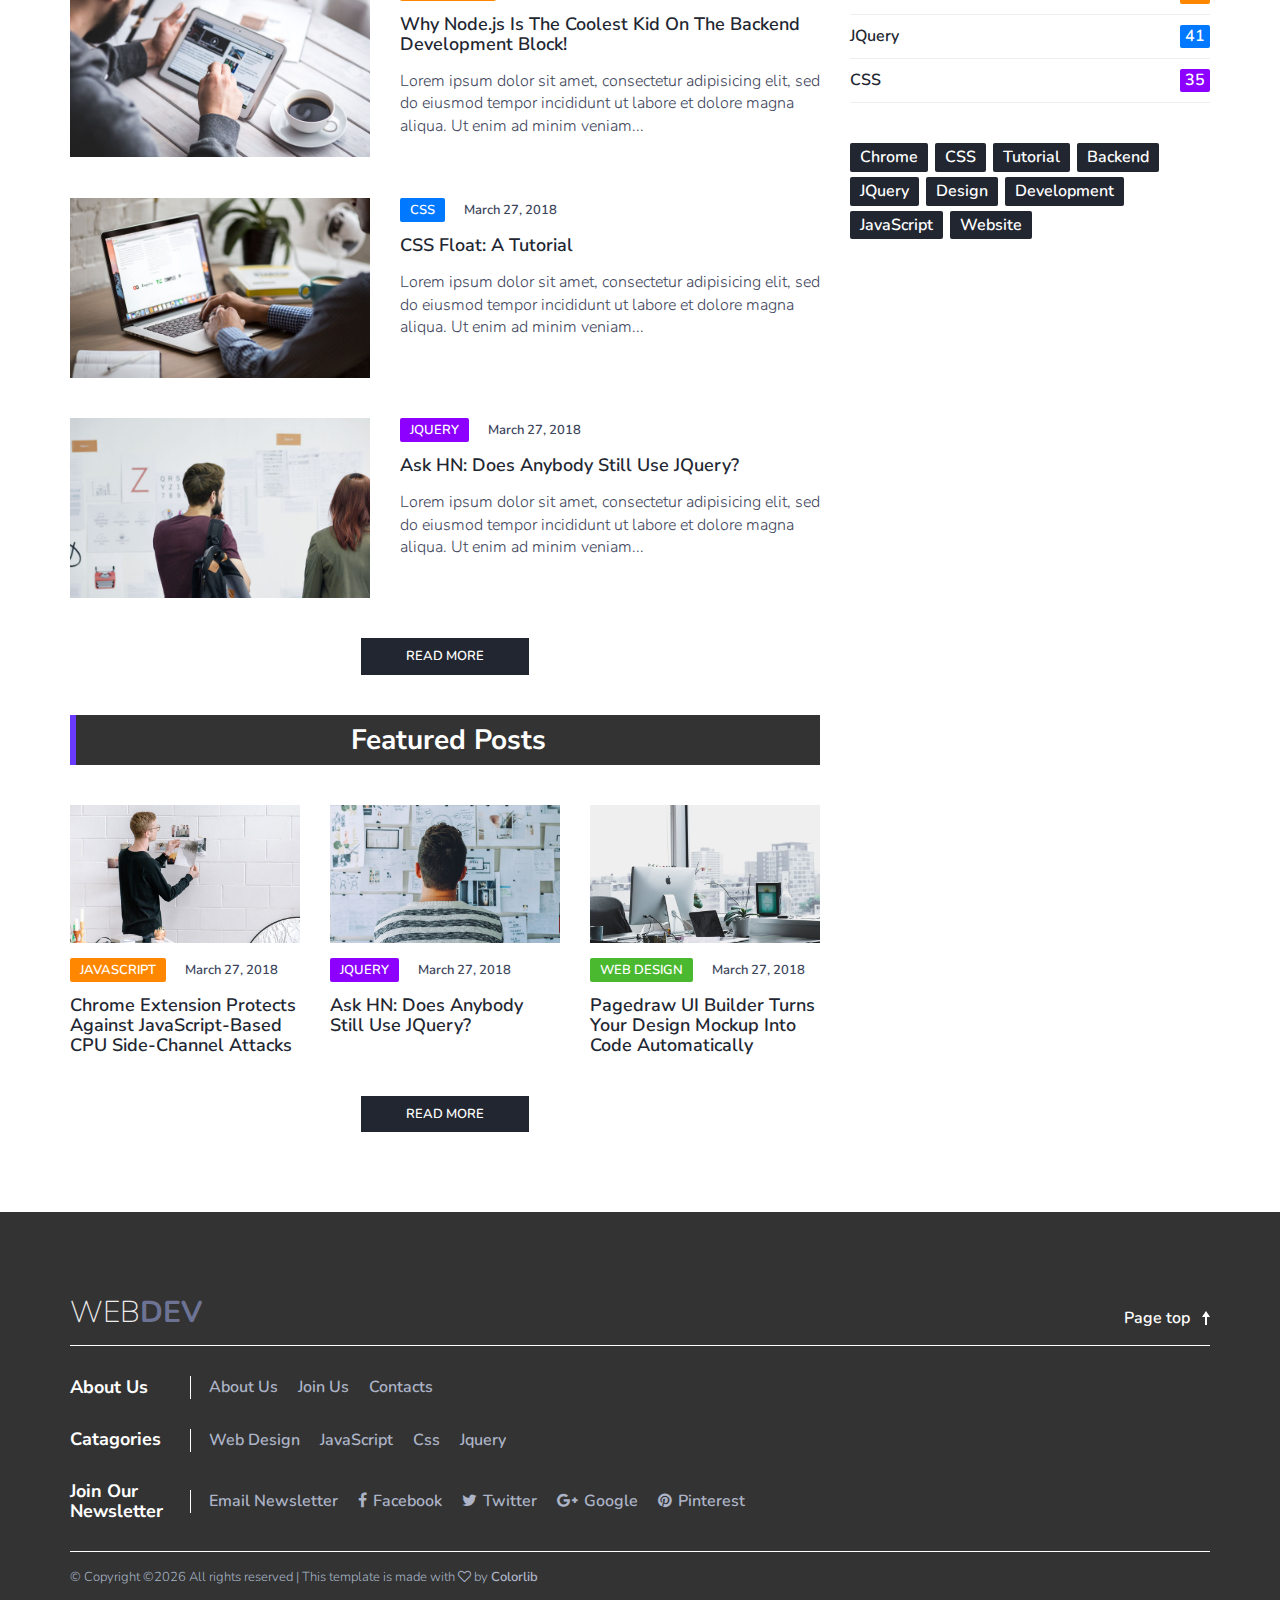
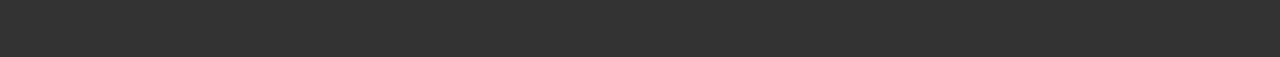
==== commit 44ade069: "update index" ====
--- a/index.html
+++ b/index.html
@@ -400,6 +400,147 @@
 							</div>
 						</div>
 						<!-- /post -->
+						<div class="col-md-12">
+							<div class="section-title">
+								<h2 class="headline2">Most Read</h2>
+							</div>
+						</div>
+						<!-- post -->
+						<div class="col-md-12">
+							<div class="post post-row">
+								<a class="post-img" href="blog-post.html"><img src="./img/post-4.jpg" alt=""></a>
+								<div class="post-body">
+									<div class="post-meta">
+										<a class="post-category cat-2" href="category.html">JavaScript</a>
+										<span class="post-date">March 27, 2018</span>
+									</div>
+									<h3 class="post-title"><a href="blog-post.html">Chrome Extension Protects Against
+											JavaScript-Based CPU Side-Channel Attacks</a></h3>
+									<p>Lorem ipsum dolor sit amet, consectetur adipisicing elit, sed do eiusmod tempor
+										incididunt ut labore et dolore magna aliqua. Ut enim ad minim veniam...</p>
+								</div>
+							</div>
+						</div>
+						<!-- /post -->
+
+						<!-- post -->
+						<div class="col-md-12">
+							<div class="post post-row">
+								<a class="post-img" href="blog-post.html"><img src="./img/post-6.jpg" alt=""></a>
+								<div class="post-body">
+									<div class="post-meta">
+										<a class="post-category cat-2" href="category.html">JavaScript</a>
+										<span class="post-date">March 27, 2018</span>
+									</div>
+									<h3 class="post-title"><a href="blog-post.html">Why Node.js Is The Coolest Kid On
+											The Backend Development Block!</a></h3>
+									<p>Lorem ipsum dolor sit amet, consectetur adipisicing elit, sed do eiusmod tempor
+										incididunt ut labore et dolore magna aliqua. Ut enim ad minim veniam...</p>
+								</div>
+							</div>
+						</div>
+						<!-- /post -->
+
+						<!-- post -->
+						<div class="col-md-12">
+							<div class="post post-row">
+								<a class="post-img" href="blog-post.html"><img src="./img/post-1.jpg" alt=""></a>
+								<div class="post-body">
+									<div class="post-meta">
+										<a class="post-category cat-4" href="category.html">Css</a>
+										<span class="post-date">March 27, 2018</span>
+									</div>
+									<h3 class="post-title"><a href="blog-post.html">CSS Float: A Tutorial</a></h3>
+									<p>Lorem ipsum dolor sit amet, consectetur adipisicing elit, sed do eiusmod tempor
+										incididunt ut labore et dolore magna aliqua. Ut enim ad minim veniam...</p>
+								</div>
+							</div>
+						</div>
+						<!-- /post -->
+
+						<!-- post -->
+						<div class="col-md-12">
+							<div class="post post-row">
+								<a class="post-img" href="blog-post.html"><img src="./img/post-2.jpg" alt=""></a>
+								<div class="post-body">
+									<div class="post-meta">
+										<a class="post-category cat-3" href="category.html">Jquery</a>
+										<span class="post-date">March 27, 2018</span>
+									</div>
+									<h3 class="post-title"><a href="blog-post.html">Ask HN: Does Anybody Still Use
+											JQuery?</a></h3>
+									<p>Lorem ipsum dolor sit amet, consectetur adipisicing elit, sed do eiusmod tempor
+										incididunt ut labore et dolore magna aliqua. Ut enim ad minim veniam...</p>
+								</div>
+							</div>
+						</div>
+						<!-- /post -->
+
+						<div class="col-md-12">
+							<div class="section-row">
+								<button class="primary-button center-block">Read More</button>
+							</div>
+						</div>
+
+						<div class="col-md-12">
+							<div class="section-title text-center">
+								<h2 class="headline2">Featured Posts</h2>
+							</div>
+						</div>
+
+						<!-- post -->
+						<div class="col-md-4">
+							<div class="post">
+								<a class="post-img" href="blog-post.html"><img src="./img/post-4.jpg" alt=""></a>
+								<div class="post-body">
+									<div class="post-meta">
+										<a class="post-category cat-2" href="category.html">JavaScript</a>
+										<span class="post-date">March 27, 2018</span>
+									</div>
+									<h3 class="post-title"><a href="blog-post.html">Chrome Extension Protects Against
+											JavaScript-Based CPU Side-Channel Attacks</a></h3>
+								</div>
+							</div>
+						</div>
+						<!-- /post -->
+
+						<!-- post -->
+						<div class="col-md-4">
+							<div class="post">
+								<a class="post-img" href="blog-post.html"><img src="./img/post-5.jpg" alt=""></a>
+								<div class="post-body">
+									<div class="post-meta">
+										<a class="post-category cat-3" href="category.html">Jquery</a>
+										<span class="post-date">March 27, 2018</span>
+									</div>
+									<h3 class="post-title"><a href="blog-post.html">Ask HN: Does Anybody Still Use
+											JQuery?</a>
+									</h3>
+								</div>
+							</div>
+						</div>
+						<!-- /post -->
+
+						<!-- post -->
+						<div class="col-md-4">
+							<div class="post">
+								<a class="post-img" href="blog-post.html"><img src="./img/post-3.jpg" alt=""></a>
+								<div class="post-body">
+									<div class="post-meta">
+										<a class="post-category cat-1" href="category.html">Web Design</a>
+										<span class="post-date">March 27, 2018</span>
+									</div>
+									<h3 class="post-title"><a href="blog-post.html">Pagedraw UI Builder Turns Your
+											Design Mockup Into Code Automatically</a></h3>
+								</div>
+							</div>
+						</div>
+						<!-- /post -->
+						<div class="col-md-12">
+							<div class="section-row">
+								<button class="primary-button center-block">Read More</button>
+							</div>
+						</div>
 					</div>
 				</div>
 
@@ -482,173 +623,6 @@
 						</a>
 					</div>
 					<!-- /ad -->
-				</div>
-			</div>
-			<!-- /row -->
-		</div>
-		<!-- /container -->
-	</div>
-	<!-- /section -->
-
-	<!-- section -->
-	<div class="section section-grey">
-		<!-- container -->
-		<div class="container">
-			<!-- row -->
-			<div class="row">
-				<div class="col-md-12">
-					<div class="section-title text-center">
-						<h2 class="headline3">Featured Posts</h2>
-					</div>
-				</div>
-
-				<!-- post -->
-				<div class="col-md-4">
-					<div class="post">
-						<a class="post-img" href="blog-post.html"><img src="./img/post-4.jpg" alt=""></a>
-						<div class="post-body">
-							<div class="post-meta">
-								<a class="post-category cat-2" href="category.html">JavaScript</a>
-								<span class="post-date">March 27, 2018</span>
-							</div>
-							<h3 class="post-title"><a href="blog-post.html">Chrome Extension Protects Against
-									JavaScript-Based CPU Side-Channel Attacks</a></h3>
-						</div>
-					</div>
-				</div>
-				<!-- /post -->
-
-				<!-- post -->
-				<div class="col-md-4">
-					<div class="post">
-						<a class="post-img" href="blog-post.html"><img src="./img/post-5.jpg" alt=""></a>
-						<div class="post-body">
-							<div class="post-meta">
-								<a class="post-category cat-3" href="category.html">Jquery</a>
-								<span class="post-date">March 27, 2018</span>
-							</div>
-							<h3 class="post-title"><a href="blog-post.html">Ask HN: Does Anybody Still Use JQuery?</a>
-							</h3>
-						</div>
-					</div>
-				</div>
-				<!-- /post -->
-
-				<!-- post -->
-				<div class="col-md-4">
-					<div class="post">
-						<a class="post-img" href="blog-post.html"><img src="./img/post-3.jpg" alt=""></a>
-						<div class="post-body">
-							<div class="post-meta">
-								<a class="post-category cat-1" href="category.html">Web Design</a>
-								<span class="post-date">March 27, 2018</span>
-							</div>
-							<h3 class="post-title"><a href="blog-post.html">Pagedraw UI Builder Turns Your Website
-									Design Mockup Into Code Automatically</a></h3>
-						</div>
-					</div>
-				</div>
-				<!-- /post -->
-			</div>
-			<!-- /row -->
-		</div>
-		<!-- /container -->
-	</div>
-	<!-- /section -->
-
-	<!-- section -->
-	<div class="section">
-		<!-- container -->
-		<div class="container">
-			<!-- row -->
-			<div class="row">
-				<div class="col-md-8">
-					<div class="row">
-						<div class="col-md-12">
-							<div class="section-title">
-								<h2 class="headline2">Most Read</h2>
-							</div>
-						</div>
-						<!-- post -->
-						<div class="col-md-12">
-							<div class="post post-row">
-								<a class="post-img" href="blog-post.html"><img src="./img/post-4.jpg" alt=""></a>
-								<div class="post-body">
-									<div class="post-meta">
-										<a class="post-category cat-2" href="category.html">JavaScript</a>
-										<span class="post-date">March 27, 2018</span>
-									</div>
-									<h3 class="post-title"><a href="blog-post.html">Chrome Extension Protects Against
-											JavaScript-Based CPU Side-Channel Attacks</a></h3>
-									<p>Lorem ipsum dolor sit amet, consectetur adipisicing elit, sed do eiusmod tempor
-										incididunt ut labore et dolore magna aliqua. Ut enim ad minim veniam...</p>
-								</div>
-							</div>
-						</div>
-						<!-- /post -->
-
-						<!-- post -->
-						<div class="col-md-12">
-							<div class="post post-row">
-								<a class="post-img" href="blog-post.html"><img src="./img/post-6.jpg" alt=""></a>
-								<div class="post-body">
-									<div class="post-meta">
-										<a class="post-category cat-2" href="category.html">JavaScript</a>
-										<span class="post-date">March 27, 2018</span>
-									</div>
-									<h3 class="post-title"><a href="blog-post.html">Why Node.js Is The Coolest Kid On
-											The Backend Development Block!</a></h3>
-									<p>Lorem ipsum dolor sit amet, consectetur adipisicing elit, sed do eiusmod tempor
-										incididunt ut labore et dolore magna aliqua. Ut enim ad minim veniam...</p>
-								</div>
-							</div>
-						</div>
-						<!-- /post -->
-
-						<!-- post -->
-						<div class="col-md-12">
-							<div class="post post-row">
-								<a class="post-img" href="blog-post.html"><img src="./img/post-1.jpg" alt=""></a>
-								<div class="post-body">
-									<div class="post-meta">
-										<a class="post-category cat-4" href="category.html">Css</a>
-										<span class="post-date">March 27, 2018</span>
-									</div>
-									<h3 class="post-title"><a href="blog-post.html">CSS Float: A Tutorial</a></h3>
-									<p>Lorem ipsum dolor sit amet, consectetur adipisicing elit, sed do eiusmod tempor
-										incididunt ut labore et dolore magna aliqua. Ut enim ad minim veniam...</p>
-								</div>
-							</div>
-						</div>
-						<!-- /post -->
-
-						<!-- post -->
-						<div class="col-md-12">
-							<div class="post post-row">
-								<a class="post-img" href="blog-post.html"><img src="./img/post-2.jpg" alt=""></a>
-								<div class="post-body">
-									<div class="post-meta">
-										<a class="post-category cat-3" href="category.html">Jquery</a>
-										<span class="post-date">March 27, 2018</span>
-									</div>
-									<h3 class="post-title"><a href="blog-post.html">Ask HN: Does Anybody Still Use
-											JQuery?</a></h3>
-									<p>Lorem ipsum dolor sit amet, consectetur adipisicing elit, sed do eiusmod tempor
-										incididunt ut labore et dolore magna aliqua. Ut enim ad minim veniam...</p>
-								</div>
-							</div>
-						</div>
-						<!-- /post -->
-
-						<div class="col-md-12">
-							<div class="section-row">
-								<button class="primary-button center-block">Load More</button>
-							</div>
-						</div>
-					</div>
-				</div>
-
-				<div class="col-md-4">
 					<!-- ad -->
 					<div class="aside-widget text-center">
 						<a href="#" style="display: inline-block;margin: auto;">
--- a/css/style.css
+++ b/css/style.css
@@ -29,41 +29,55 @@
 /*----------------------------*\
 	typography
 \*----------------------------*/
- body {
-     font-family: 'Nunito', sans-serif;
-     font-size: 16px;
-     font-weight: 300;
-     color: #3d455c;
-     margin: 0;
-     padding: 0;
-     overflow-x: hidden;
-}
- h1, h2, h3, h4, h5, h6 {
-     font-family: 'Nunito Sans', sans-serif;
-     font-weight: 700;
-     color: #212631;
-     margin: 0px 0px 15px;
-}
- h1 {
-     font-size: 34px;
-}
- h2 {
-     font-size: 28px;
-}
- h3 {
-     font-size: 23px;
-}
- h4 {
-     font-size: 16px;
-}
+body {
+    font-family: 'Nunito', sans-serif;
+    font-size: 16px;
+    font-weight: 300;
+    color: #3d455c;
+    margin: 0;
+    padding: 0;
+    overflow-x: hidden;
+}
+
+h1,
+h2,
+h3,
+h4,
+h5,
+h6 {
+    font-family: 'Nunito Sans', sans-serif;
+    font-weight: 700;
+    color: #212631;
+    margin: 0px 0px 15px;
+}
+
+h1 {
+    font-size: 34px;
+}
+
+h2 {
+    font-size: 28px;
+}
+
+h3 {
+    font-size: 23px;
+}
+
+h4 {
+    font-size: 16px;
+}
+
 .headline2 {
     background-color: #333;
     padding: 10px 20px;
     color: #FFF;
-}
+    border-left: 6px solid #6a3bff;
+}
+
 .headline3 {
     position: relative;
 }
+
 .headline3::after {
     position: absolute;
     bottom: -10px;
@@ -74,878 +88,1069 @@
     transform: translateX(-50%);
     content: '';
 }
+
 .headline4 {
     border-bottom: 3px solid #333;
 }
- a {
-     font-weight: 600;
-     color: #212631;
-     text-decoration: none;
-}
- a:hover, a:focus{
-     color: #212631;
-     text-decoration: underline;
-     outline: none;
-}
- p {
-     margin: 0px 0px 20px;
-}
- ul,ol{
-     margin: 0;
-     padding: 0;
-     list-style: none 
-}
- ul.list-style, ol.list-style {
-     padding-left: 15px;
-     margin-bottom: 10px;
-}
- ul.list-style {
-     list-style-type: disc;
-}
- ol.list-style {
-     list-style-type: decimal;
-}
- blockquote.blockquote {
-     position:relative;
-     border-left:0;
-     font-weight:600;
-     margin-bottom:10px;
-	 padding: 20px;
-}
- blockquote.blockquote:before {
-     content: "``";
-     font-family: 'Nunito Sans', sans-serif;
-     display: block;
-     position: absolute;
-     left: -5px;
-     top: 5px;
-     font-size: 240px;
-     line-height: 200px;
-     color: #eceef2;
-     letter-spacing: -30px;
-     z-index: -2;
-}
- figure.figure-img {
-     margin-bottom:20px;
-}
- figure.figure-img figcaption {
-     padding-top:5px;
-     font-size: 13px;
-     font-weight:600;
-}
- .input {
-     height: 40px;
-     border: 2px solid #eceef2;
-     width: 100%;
-     padding: 0px 15px;
-     -webkit-transition: 0.2s border;
-     transition: 0.2s border;
-}
- .input:focus {
-     border-color: #3d455c;
-}
- textarea.input {
-     height: 90px;
-     padding: 15px;
-}
- .primary-button {
-     padding: 9px 45px;
-     border: none;
-     background-color: #212631;
-     font-weight: 600;
-     text-transform: uppercase;
-     font-size: 13px;
-     color: #fff;
-     -webkit-transition: 0.2s opacity;
-     transition: 0.2s opacity;
-}
- .primary-button:hover,.primary-button:focus {
-     color: #fff;
-     opacity: 0.9;
-}
- .section {
-     padding-top: 40px;
-}
- .section.section-grey {
-     background-color: #fbfbfd;
-     border-bottom: 1px solid #eceef2;
-     border-top: 1px solid #eceef2;
-}
- .section .section-title {
-     margin-bottom: 40px;
-}
- .section .section-title h2 {
-     text-transform: capitalize;
-     font-size: 28px;
-}
- .section-row {
-     margin-bottom:40px;
-}
+
+
+a {
+    font-weight: 600;
+    color: #212631;
+    text-decoration: none;
+}
+
+a:hover,
+a:focus {
+    color: #212631;
+    text-decoration: underline;
+    outline: none;
+}
+
+p {
+    margin: 0px 0px 20px;
+}
+
+ul,
+ol {
+    margin: 0;
+    padding: 0;
+    list-style: none
+}
+
+ul.list-style,
+ol.list-style {
+    padding-left: 15px;
+    margin-bottom: 10px;
+}
+
+ul.list-style {
+    list-style-type: disc;
+}
+
+ol.list-style {
+    list-style-type: decimal;
+}
+
+blockquote.blockquote {
+    position: relative;
+    border-left: 0;
+    font-weight: 600;
+    margin-bottom: 10px;
+    padding: 20px;
+}
+
+blockquote.blockquote:before {
+    content: "``";
+    font-family: 'Nunito Sans', sans-serif;
+    display: block;
+    position: absolute;
+    left: -5px;
+    top: 5px;
+    font-size: 240px;
+    line-height: 200px;
+    color: #eceef2;
+    letter-spacing: -30px;
+    z-index: -2;
+}
+
+figure.figure-img {
+    margin-bottom: 20px;
+}
+
+figure.figure-img figcaption {
+    padding-top: 5px;
+    font-size: 13px;
+    font-weight: 600;
+}
+
+.input {
+    height: 40px;
+    border: 2px solid #eceef2;
+    width: 100%;
+    padding: 0px 15px;
+    -webkit-transition: 0.2s border;
+    transition: 0.2s border;
+}
+
+.input:focus {
+    border-color: #3d455c;
+}
+
+textarea.input {
+    height: 90px;
+    padding: 15px;
+}
+
+.primary-button {
+    padding: 9px 45px;
+    border: none;
+    background-color: #212631;
+    font-weight: 600;
+    text-transform: uppercase;
+    font-size: 13px;
+    color: #fff;
+    -webkit-transition: 0.2s opacity;
+    transition: 0.2s opacity;
+}
+
+.primary-button:hover,
+.primary-button:focus {
+    color: #fff;
+    opacity: 0.9;
+}
+
+.section {
+    padding-top: 40px;
+}
+
+.section.section-grey {
+    background-color: #fbfbfd;
+    border-bottom: 1px solid #eceef2;
+    border-top: 1px solid #eceef2;
+}
+
+.section .section-title {
+    margin-bottom: 40px;
+}
+
+.section .section-title h2 {
+    text-transform: capitalize;
+    font-size: 28px;
+}
+
+.section-row {
+    margin-bottom: 40px;
+}
+
 /*=========================================================
 	NAVIGATION
 ===========================================================*/
- #nav {
-     height: 70px;
-}
- #nav:after {
-     content: "";
-     position: fixed;
-     left: 0;
-     right: 0;
-     bottom: 0;
-     top: 0;
-     background-color: rgba(33, 38, 49, 0.5);
-     z-index: 90;
-     opacity: 0;
-     visibility: hidden;
-     -webkit-transition: 0.2s all;
-     transition: 0.2s all;
-}
- #nav.shadow-active:after {
-     opacity: 1;
-     visibility: visible;
-}
- #nav-fixed {
-     position: fixed;
-     left: 0;
-     right: 0;
-     top: 0;
-     z-index: 90;
-     background-color: #FFF;
-     -webkit-box-shadow: 0px -1px 0px 0px #eceef2 inset;
-     box-shadow: 0px -1px 0px 0px #eceef2 inset;
-}
- #nav-fixed.slide-down {
-     -webkit-animation: slide-down 0.3s;
-     animation: slide-down 0.3s;
-}
- #nav-fixed.slide-up {
-     -webkit-animation: slide-up 0.3s;
-     animation: slide-up 0.3s;
-     -webkit-animation-fill-mode: forwards;
-     animation-fill-mode: forwards;
-}
- @-webkit-keyframes slide-down {
-     from {
-         -webkit-transform:translateY(-100%);
-         transform:translateY(-100%);
-    }
-     to {
-         -webkit-transform:translateY(0%);
-         transform:translateY(0%);
-    }
-}
- @keyframes slide-down {
-     from {
-         -webkit-transform:translateY(-100%);
-         transform:translateY(-100%);
-    }
-     to {
-         -webkit-transform:translateY(0%);
-         transform:translateY(0%);
-    }
-}
- @-webkit-keyframes slide-up {
-     from {
-         -webkit-transform:translateY(0%);
-         transform:translateY(0%);
-    }
-     to {
-         -webkit-transform:translateY(-100%);
-         transform:translateY(-100%);
-    }
-}
- @keyframes slide-up {
-     from {
-         -webkit-transform:translateY(0%);
-         transform:translateY(0%);
-    }
-     to {
-         -webkit-transform:translateY(-100%);
-         transform:translateY(-100%);
-    }
-}
- #nav .container {
-     position: relative;
-}
+#nav {
+    height: 70px;
+}
+
+#nav:after {
+    content: "";
+    position: fixed;
+    left: 0;
+    right: 0;
+    bottom: 0;
+    top: 0;
+    background-color: rgba(33, 38, 49, 0.5);
+    z-index: 90;
+    opacity: 0;
+    visibility: hidden;
+    -webkit-transition: 0.2s all;
+    transition: 0.2s all;
+}
+
+#nav.shadow-active:after {
+    opacity: 1;
+    visibility: visible;
+}
+
+#nav-fixed {
+    position: fixed;
+    left: 0;
+    right: 0;
+    top: 0;
+    z-index: 90;
+    background-color: #FFF;
+    -webkit-box-shadow: 0px -1px 0px 0px #eceef2 inset;
+    box-shadow: 0px -1px 0px 0px #eceef2 inset;
+}
+
+#nav-fixed.slide-down {
+    -webkit-animation: slide-down 0.3s;
+    animation: slide-down 0.3s;
+}
+
+#nav-fixed.slide-up {
+    -webkit-animation: slide-up 0.3s;
+    animation: slide-up 0.3s;
+    -webkit-animation-fill-mode: forwards;
+    animation-fill-mode: forwards;
+}
+
+@-webkit-keyframes slide-down {
+    from {
+        -webkit-transform: translateY(-100%);
+        transform: translateY(-100%);
+    }
+
+    to {
+        -webkit-transform: translateY(0%);
+        transform: translateY(0%);
+    }
+}
+
+@keyframes slide-down {
+    from {
+        -webkit-transform: translateY(-100%);
+        transform: translateY(-100%);
+    }
+
+    to {
+        -webkit-transform: translateY(0%);
+        transform: translateY(0%);
+    }
+}
+
+@-webkit-keyframes slide-up {
+    from {
+        -webkit-transform: translateY(0%);
+        transform: translateY(0%);
+    }
+
+    to {
+        -webkit-transform: translateY(-100%);
+        transform: translateY(-100%);
+    }
+}
+
+@keyframes slide-up {
+    from {
+        -webkit-transform: translateY(0%);
+        transform: translateY(0%);
+    }
+
+    to {
+        -webkit-transform: translateY(-100%);
+        transform: translateY(-100%);
+    }
+}
+
+#nav .container {
+    position: relative;
+}
+
 /*----------------------------*\
 	logo
 \*----------------------------*/
- .nav-logo {
-     float:left;
-}
- .nav-logo .logo {
-     line-height: 70px;
-     display:inline-block;
-}
- .nav-logo .logo > img {
-     width: 100%;
-     max-height: 70px;
-}
+.nav-logo {
+    float: left;
+}
+
+.nav-logo .logo {
+    line-height: 70px;
+    display: inline-block;
+}
+
+.nav-logo .logo>img {
+    width: 100%;
+    max-height: 70px;
+}
+
 #logo {
     color: #000;
     font-size: 30px;
     font-weight: 100;
 }
+
 #logo span {
     color: #0b0f28;
     font-weight: 800;
 }
+
 /*----------------------------*\
 	menu
 \*----------------------------*/
- .nav-menu {
-     margin-left: 20px;
-}
- .nav-menu li a {
-     position: relative;
-     padding: 25px 20px;
-     text-transform: capitalize;
-     -webkit-box-shadow: -1px 0px 0px 0px #eceef2 inset;
-     box-shadow: -1px 0px 0px 0px #eceef2 inset;
-     -webkit-transition: 0.2s color;
-     transition: 0.2s color;
-}
- .nav-menu li:first-child a {
-     border-left: 1px solid #eceef2;
-}
- .nav-menu li a:after {
-     content: '';
-     position: absolute;
-     left: 0;
-     right: 0;
-     bottom: 0px;
-     width: 100%;
-     height: 4px;
-     -webkit-transition: 0.2s width;
-     transition: 0.2s width;
-}
- .nav-menu li.cat-1 a:after {
-     background-color: #4BB92F;
-}
- .nav-menu li.cat-2 a:after {
-     background-color: #ff8700;
-}
- .nav-menu li.cat-3 a:after {
-     background-color: #0078ff;
-}
- .nav-menu li.cat-4 a:after {
-     background-color: #8d00ff;
-}
- .nav-menu li a:hover, .nav-menu li a:focus {
-     background-color: transparent;
-     text-decoration: none;
-}
- .nav-menu li.cat-1 a:hover, .nav-menu li.cat-1 a:focus {
-     color: #4BB92F;
-}
- .nav-menu li.cat-2 a:hover, .nav-menu li.cat-2 a:focus {
-     color: #ff8700;
-}
- .nav-menu li.cat-3 a:hover, .nav-menu li.cat-3 a:focus {
-     color: #0078ff;
-}
- .nav-menu li.cat-4 a:hover, .nav-menu li.cat-4 a:focus {
-     color: #8d00ff;
-}
+.nav-menu {
+    margin-left: 20px;
+}
+
+.nav-menu li a {
+    position: relative;
+    padding: 25px 20px;
+    text-transform: capitalize;
+    -webkit-box-shadow: -1px 0px 0px 0px #eceef2 inset;
+    box-shadow: -1px 0px 0px 0px #eceef2 inset;
+    -webkit-transition: 0.2s color;
+    transition: 0.2s color;
+}
+
+.nav-menu li:first-child a {
+    border-left: 1px solid #eceef2;
+}
+
+.nav-menu li a:after {
+    content: '';
+    position: absolute;
+    left: 0;
+    right: 0;
+    bottom: 0px;
+    width: 100%;
+    height: 4px;
+    -webkit-transition: 0.2s width;
+    transition: 0.2s width;
+}
+
+.nav-menu li.cat-1 a:after {
+    background-color: #4BB92F;
+}
+
+.nav-menu li.cat-2 a:after {
+    background-color: #ff8700;
+}
+
+.nav-menu li.cat-3 a:after {
+    background-color: #0078ff;
+}
+
+.nav-menu li.cat-4 a:after {
+    background-color: #8d00ff;
+}
+
+.nav-menu li a:hover,
+.nav-menu li a:focus {
+    background-color: transparent;
+    text-decoration: none;
+}
+
+.nav-menu li.cat-1 a:hover,
+.nav-menu li.cat-1 a:focus {
+    color: #4BB92F;
+}
+
+.nav-menu li.cat-2 a:hover,
+.nav-menu li.cat-2 a:focus {
+    color: #ff8700;
+}
+
+.nav-menu li.cat-3 a:hover,
+.nav-menu li.cat-3 a:focus {
+    color: #0078ff;
+}
+
+.nav-menu li.cat-4 a:hover,
+.nav-menu li.cat-4 a:focus {
+    color: #8d00ff;
+}
+
 /*----------------------------*\
 	search
 \*----------------------------*/
- .nav-btns {
-     float:right;
-}
- .nav-btns > button {
-     padding: 25px 25px;
-     border: none;
-     line-height: 20px;
-     background: transparent;
-}
- .nav-btns .search-form {
-     position: absolute;
-     left: 0;
-     right: 0;
-     top: 0;
-     bottom: 0px;
-     padding: 0px 15px;
-     opacity: 0;
-     visibility: hidden;
-     -webkit-transition: 0.3s all;
-     transition: 0.3s all;
-}
- .nav-btns .search-form.active {
-     opacity: 1;
-     visibility: visible;
-}
- .nav-btns .search-form .search-input {
-     height: 100%;
-     width: 100%;
-     border: none;
-     background: #FFF;
-     padding: 0px;
-     font-weight: 600;
-}
- .nav-btns .search-form .search-close {
-     position: absolute;
-     top: 50%;
-     right: 15px;
-     -webkit-transform: translateY(-50%);
-     -ms-transform: translateY(-50%);
-     transform: translateY(-50%);
-     border: none;
-     background: transparent;
-     line-height: 20px;
-     color: #212631;
-     font-size: 22px;
-     padding: 0;
-}
+.nav-btns {
+    float: right;
+}
+
+.nav-btns>button {
+    padding: 25px 25px;
+    border: none;
+    line-height: 20px;
+    background: transparent;
+}
+
+.nav-btns .search-form {
+    position: absolute;
+    left: 0;
+    right: 0;
+    top: 0;
+    bottom: 0px;
+    padding: 0px 15px;
+    opacity: 0;
+    visibility: hidden;
+    -webkit-transition: 0.3s all;
+    transition: 0.3s all;
+}
+
+.nav-btns .search-form.active {
+    opacity: 1;
+    visibility: visible;
+}
+
+.nav-btns .search-form .search-input {
+    height: 100%;
+    width: 100%;
+    border: none;
+    background: #FFF;
+    padding: 0px;
+    font-weight: 600;
+}
+
+.nav-btns .search-form .search-close {
+    position: absolute;
+    top: 50%;
+    right: 15px;
+    -webkit-transform: translateY(-50%);
+    -ms-transform: translateY(-50%);
+    transform: translateY(-50%);
+    border: none;
+    background: transparent;
+    line-height: 20px;
+    color: #212631;
+    font-size: 22px;
+    padding: 0;
+}
+
 /*----------------------------*\
 	nav aside
 \*----------------------------*/
- #nav-aside {
-     position: fixed;
-     right: 0;
-     top: 0;
-     bottom: 0;
-     background-color: #fff;
-     max-width: 360px;
-     width: 100%;
-     padding: 80px 20px;
-     overflow-y: scroll;
-     z-index: 99;
-     -webkit-transform: translateX(100%);
-     -ms-transform: translateX(100%);
-     transform: translateX(100%);
-     -webkit-transition: 0.3s all;
-     transition: 0.3s all;
-}
- #nav-aside.active {
-     -webkit-transform: translateX(0%);
-     -ms-transform: translateX(0%);
-     transform: translateX(0%);
-}
- .nav-aside-menu li a {
-     font-family: 'Nunito Sans', sans-serif;
-     font-weight:700;
-     font-size:23px;
-}
- .nav-aside-social li {
-     display: inline-block;
-}
- .nav-aside-social li > a {
-     display: block;
-     width: 30px;
-     height: 30px;
-     line-height: 30px;
-     text-align: center;
-     background-color: #212631;
-     color: #FFF;
-     border-radius: 2px;
-     margin-right: 5px;
-     -webkit-transition: 0.2s opacity;
-     transition: 0.2s opacity;
-}
- .nav-aside-social li > a:hover, .nav-aside-social li > a:focus {
-     opacity: 0.9;
-}
- .nav-aside-close {
-     position: absolute;
-     top: 0px;
-     right: 0px;
-     height: 70px;
-     width: 70px;
-     line-height: 70px;
-     text-align: center;
-     background-color: transparent;
-     color: #212631;
-     border: none;
-     font-size: 22px;
-     border-radius: 50%;
-     padding: 0;
-}
+#nav-aside {
+    position: fixed;
+    right: 0;
+    top: 0;
+    bottom: 0;
+    background-color: #fff;
+    max-width: 360px;
+    width: 100%;
+    padding: 80px 20px;
+    overflow-y: scroll;
+    z-index: 99;
+    -webkit-transform: translateX(100%);
+    -ms-transform: translateX(100%);
+    transform: translateX(100%);
+    -webkit-transition: 0.3s all;
+    transition: 0.3s all;
+}
+
+#nav-aside.active {
+    -webkit-transform: translateX(0%);
+    -ms-transform: translateX(0%);
+    transform: translateX(0%);
+}
+
+.nav-aside-menu li a {
+    font-family: 'Nunito Sans', sans-serif;
+    font-weight: 700;
+    font-size: 23px;
+}
+
+.nav-aside-social li {
+    display: inline-block;
+}
+
+.nav-aside-social li>a {
+    display: block;
+    width: 30px;
+    height: 30px;
+    line-height: 30px;
+    text-align: center;
+    background-color: #212631;
+    color: #FFF;
+    border-radius: 2px;
+    margin-right: 5px;
+    -webkit-transition: 0.2s opacity;
+    transition: 0.2s opacity;
+}
+
+.nav-aside-social li>a:hover,
+.nav-aside-social li>a:focus {
+    opacity: 0.9;
+}
+
+.nav-aside-close {
+    position: absolute;
+    top: 0px;
+    right: 0px;
+    height: 70px;
+    width: 70px;
+    line-height: 70px;
+    text-align: center;
+    background-color: transparent;
+    color: #212631;
+    border: none;
+    font-size: 22px;
+    border-radius: 50%;
+    padding: 0;
+}
+
 /*=========================================================
 	HEADER
 ===========================================================*/
- .page-header {
-     position: relative;
-     margin: 0;
-	 padding-top: 60px;
-     padding-bottom: 60px;
-     background-color: #fbfbfd;
-     border-bottom: 2px solid #F4f4f9;
-}
- .page-header .background-img {
-     position: absolute;
-     top: 0;
-     left: 0;
-     right: 0;
-     bottom: 0;
-     background-position: center;
-     background-size: cover;
-}
- .page-header .background-img:after {
-     content: '';
-     position: absolute;
-     top: 0;
-     left: 0;
-     right: 0;
-     bottom: 0;
-     background-image: -webkit-gradient(linear, left bottom, left top, from(rgba(33, 38, 49, 0.3)), to(transparent));
-     background-image: linear-gradient(to top, rgba(33, 38, 49, 0.3) 0%, transparent 100%);
-}
- #post-header.page-header {
-     padding-top: 120px;
-}
- .page-header h1 {
-     text-transform: capitalize;
-     margin-bottom: 0px;
-}
- #post-header.page-header h1 {
-     color: #FFF;
-}
- .page-header .post-meta {
-     margin: 15px 0px;
-}
- .page-header .post-meta .post-date {
-     color: #eceef2;
-}
- .page-header .page-header-breadcrumb {
-     margin: 15px 0px;
-}
- .page-header .page-header-breadcrumb li {
-     display: inline-block;
-}
- .page-header .page-header-breadcrumb li, .page-header .page-header-breadcrumb li a {
-     font-size: 13px;
-     text-transform: capitalize;
-     color: #a7b3c6;
-}
- .page-header .page-header-breadcrumb li a {
-     -webkit-transition: 0.2s color;
-     transition: 0.2s color;
-}
- .page-header .page-header-breadcrumb li a:hover, .page-header .page-header-breadcrumb li a:focus {
-     color: #0b0f28;
-     text-decoration: none;
-}
- .page-header .page-header-breadcrumb li + li:before {
-     content: '/';
-     display: inline-block;
-     margin: 0px 10px;
-}
+.page-header {
+    position: relative;
+    margin: 0;
+    padding-top: 60px;
+    padding-bottom: 60px;
+    background-color: #fbfbfd;
+    border-bottom: 2px solid #F4f4f9;
+}
+
+.page-header .background-img {
+    position: absolute;
+    top: 0;
+    left: 0;
+    right: 0;
+    bottom: 0;
+    background-position: center;
+    background-size: cover;
+}
+
+.page-header .background-img:after {
+    content: '';
+    position: absolute;
+    top: 0;
+    left: 0;
+    right: 0;
+    bottom: 0;
+    background-image: -webkit-gradient(linear, left bottom, left top, from(rgba(33, 38, 49, 0.3)), to(transparent));
+    background-image: linear-gradient(to top, rgba(33, 38, 49, 0.3) 0%, transparent 100%);
+}
+
+#post-header.page-header {
+    padding-top: 120px;
+}
+
+.page-header h1 {
+    text-transform: capitalize;
+    margin-bottom: 0px;
+}
+
+#post-header.page-header h1 {
+    color: #FFF;
+}
+
+.page-header .post-meta {
+    margin: 15px 0px;
+}
+
+.page-header .post-meta .post-date {
+    color: #eceef2;
+}
+
+.page-header .page-header-breadcrumb {
+    margin: 15px 0px;
+}
+
+.page-header .page-header-breadcrumb li {
+    display: inline-block;
+}
+
+.page-header .page-header-breadcrumb li,
+.page-header .page-header-breadcrumb li a {
+    font-size: 13px;
+    text-transform: capitalize;
+    color: #a7b3c6;
+}
+
+.page-header .page-header-breadcrumb li a {
+    -webkit-transition: 0.2s color;
+    transition: 0.2s color;
+}
+
+.page-header .page-header-breadcrumb li a:hover,
+.page-header .page-header-breadcrumb li a:focus {
+    color: #0b0f28;
+    text-decoration: none;
+}
+
+.page-header .page-header-breadcrumb li+li:before {
+    content: '/';
+    display: inline-block;
+    margin: 0px 10px;
+}
+
 /*=========================================================
 	POST
 ===========================================================*/
 /*----------------------------*\
 	post
 \*----------------------------*/
- .post {
-     margin-bottom: 40px;
-}
- .post .post-img {
-     display: block;
-     -webkit-transition: 0.2s opacity;
-     transition: 0.2s opacity;
-}
- .post .post-img:hover, .post .post-img:focus {
-     opacity: 0.9;
-}
- .post .post-img > img {
-     width: 100%;
-}
- .post .post-meta {
-     margin-top: 15px;
-     margin-bottom: 15px;
-}
- .post-meta .post-category {
-     font-size: 13px;
-     text-transform: uppercase;
-     padding: 3px 10px;
-     font-weight: 600;
-     border-radius: 2px;
-     margin-right: 15px;
-     color: #FFF;
-     background-color: #212631;
-     -webkit-transition: 0.2s opacity;
-     transition: 0.2s opacity;
-}
- .post-meta .post-category:hover, .post-meta .post-category:focus {
-     text-decoration: none;
-     opacity: 0.9;
-}
- .post-meta .post-category.cat-1 {
-     background-color: #4BB92F;
-}
- .post-meta .post-category.cat-2 {
-     background-color: #ff8700;
-}
- .post-meta .post-category.cat-3 {
-     background-color: #8d00ff;
-}
- .post-meta .post-category.cat-4 {
-     background-color: #0078ff;
-}
- .post-meta .post-date {
-     font-size: 13px;
-     font-weight: 600;
-}
- .post .post-title {
-     font-size: 18px;
-     margin-bottom: 0px;
-}
- .post-tags li {
-     display:inline-block;
-     margin-right:3px;
-     margin-bottom:5px;
-}
- .post-tags li a {
-     display:block;
-     color:#fff;
-     background-color: #212631;
-     padding:3px 10px;
-     font-weight:600;
-     border-radius:2px;
-     -webkit-transition:0.2s opacity;
-     transition:0.2s opacity;
-}
+.post {
+    margin-bottom: 40px;
+}
+
+.post .post-img {
+    display: block;
+    -webkit-transition: 0.2s opacity;
+    transition: 0.2s opacity;
+}
+
+.post .post-img:hover,
+.post .post-img:focus {
+    opacity: 0.9;
+}
+
+.post .post-img>img {
+    width: 100%;
+}
+
+.post .post-meta {
+    margin-top: 15px;
+    margin-bottom: 15px;
+}
+
+.post-meta .post-category {
+    font-size: 13px;
+    text-transform: uppercase;
+    padding: 3px 10px;
+    font-weight: 600;
+    border-radius: 2px;
+    margin-right: 15px;
+    color: #FFF;
+    background-color: #212631;
+    -webkit-transition: 0.2s opacity;
+    transition: 0.2s opacity;
+}
+
+.post-meta .post-category:hover,
+.post-meta .post-category:focus {
+    text-decoration: none;
+    opacity: 0.9;
+}
+
+.post-meta .post-category.cat-1 {
+    background-color: #4BB92F;
+}
+
+.post-meta .post-category.cat-2 {
+    background-color: #ff8700;
+}
+
+.post-meta .post-category.cat-3 {
+    background-color: #8d00ff;
+}
+
+.post-meta .post-category.cat-4 {
+    background-color: #0078ff;
+}
+
+.post-meta .post-date {
+    font-size: 13px;
+    font-weight: 600;
+}
+
+.post .post-title {
+    font-size: 18px;
+    margin-bottom: 0px;
+}
+
+.post-tags li {
+    display: inline-block;
+    margin-right: 3px;
+    margin-bottom: 5px;
+}
+
+.post-tags li a {
+    display: block;
+    color: #fff;
+    background-color: #212631;
+    padding: 3px 10px;
+    font-weight: 600;
+    border-radius: 2px;
+    -webkit-transition: 0.2s opacity;
+    transition: 0.2s opacity;
+}
+
 /*----------------------------*\
 	post thumb
 \*----------------------------*/
- .post.post-thumb {
-     position: relative;
-}
- .post.post-thumb .post-img:after {
-     content: '';
-     position: absolute;
-     left: 0;
-     right: 0;
-     bottom: 0;
-     top: 0;
-     background: -webkit-gradient(linear, left bottom, left top, from(rgba(33, 38, 49, 0.3)), to(transparent));
-     background: linear-gradient(to top, rgba(33, 38, 49, 0.3) 0%, transparent 100%);
-}
- .post.post-thumb .post-body {
-     position: absolute;
-     bottom: 0px;
-     padding: 20px 15px;
-}
- .post.post-thumb .post-meta .post-date {
-     color: #eceef2;
-}
- .post.post-thumb .post-title {
-     font-size: 22px;
-}
- .post.post-thumb .post-title > a {
-     color: #FFF;
-}
+.post.post-thumb {
+    position: relative;
+}
+
+.post.post-thumb .post-img:after {
+    content: '';
+    position: absolute;
+    left: 0;
+    right: 0;
+    bottom: 0;
+    top: 0;
+    background: -webkit-gradient(linear, left bottom, left top, from(rgba(33, 38, 49, 0.3)), to(transparent));
+    background: linear-gradient(to top, rgba(33, 38, 49, 0.3) 0%, transparent 100%);
+}
+
+.post.post-thumb .post-body {
+    position: absolute;
+    bottom: 0px;
+    padding: 20px 15px;
+}
+
+.post.post-thumb .post-meta .post-date {
+    color: #eceef2;
+}
+
+.post.post-thumb .post-title {
+    font-size: 22px;
+}
+
+.post.post-thumb .post-title>a {
+    color: #FFF;
+}
+
 /*----------------------------*\
 	post widget
 \*----------------------------*/
- .post.post-widget:after {
-     content: '';
-     display: block;
-     clear: both;
-}
- .post.post-widget .post-img {
-     width: 90px;
-     float: left;
-     margin-right: 15px;
-}
- .post.post-widget .post-img img {
-     width: 100%;
-}
- .post.post-widget .post-title {
-     font-size: 18px;
-}
+.post.post-widget:after {
+    content: '';
+    display: block;
+    clear: both;
+}
+
+.post.post-widget .post-img {
+    width: 90px;
+    float: left;
+    margin-right: 15px;
+}
+
+.post.post-widget .post-img img {
+    width: 100%;
+}
+
+.post.post-widget .post-title {
+    font-size: 18px;
+}
+
 /*----------------------------*\
 	post row
 \*----------------------------*/
- .post.post-row:after {
-     content: '';
-     display: block;
-     clear: both;
-}
- .post.post-row .post-img {
-     width: 40%;
-     float: left;
-}
- .post.post-row .post-body {
-     margin-left: calc(40% + 30px);
-}
- .post.post-row .post-meta {
-     margin-top: 0px;
-}
- .post.post-row .post-title {
-     margin-bottom: 15px;
-}
+.post.post-row:after {
+    content: '';
+    display: block;
+    clear: both;
+}
+
+.post.post-row .post-img {
+    width: 40%;
+    float: left;
+}
+
+.post.post-row .post-body {
+    margin-left: calc(40% + 30px);
+}
+
+.post.post-row .post-meta {
+    margin-top: 0px;
+}
+
+.post.post-row .post-title {
+    margin-bottom: 15px;
+}
+
 /*=========================================================
 	POST PAGE
 ===========================================================*/
- .sticky-container {
-     position: relative;
-     padding-left: 80px;
-}
- .sticky-container .sticky-shares {
-     position: absolute;
-     top: 0;
-     left: 0;
-}
- .sticky-shares a {
-     display: block;
-     margin-bottom: 10px;
-     width: 40px;
-     height: 40px;
-     line-height: 40px;
-     text-align: center;
-     border-radius: 50%;
-     background-color: #fbfbfd;
-     color: #a7b3c6;
-     border: 1px solid #eceef2;
-     -webkit-transition: 0.2s all;
-     transition: 0.2s all;
-}
- .sticky-shares a:hover {
-     -webkit-transform: scale(1.3);
-     -ms-transform: scale(1.3);
-     transform: scale(1.3);
-}
- .sticky-shares a.share-facebook:hover {
-     color: #3b5998;
-     border-color: #3b5998;
-}
- .sticky-shares a.share-twitter:hover {
-     color: #55acee;
-     border-color: #55acee;
-}
- .sticky-shares a.share-google-plus:hover {
-     color: #dd4b39;
-     border-color: #dd4b39;
-}
- .sticky-shares a.share-pinterest:hover {
-     color: #ff0000;
-     border-color: #ff0000;
-}
- .sticky-shares a.share-linkedin:hover {
-     color: #007bb5;
-     border-color: #007bb5;
-}
+.sticky-container {
+    position: relative;
+    padding-left: 80px;
+}
+
+.sticky-container .sticky-shares {
+    position: absolute;
+    top: 0;
+    left: 0;
+}
+
+.sticky-shares a {
+    display: block;
+    margin-bottom: 10px;
+    width: 40px;
+    height: 40px;
+    line-height: 40px;
+    text-align: center;
+    border-radius: 50%;
+    background-color: #fbfbfd;
+    color: #a7b3c6;
+    border: 1px solid #eceef2;
+    -webkit-transition: 0.2s all;
+    transition: 0.2s all;
+}
+
+.sticky-shares a:hover {
+    -webkit-transform: scale(1.3);
+    -ms-transform: scale(1.3);
+    transform: scale(1.3);
+}
+
+.sticky-shares a.share-facebook:hover {
+    color: #3b5998;
+    border-color: #3b5998;
+}
+
+.sticky-shares a.share-twitter:hover {
+    color: #55acee;
+    border-color: #55acee;
+}
+
+.sticky-shares a.share-google-plus:hover {
+    color: #dd4b39;
+    border-color: #dd4b39;
+}
+
+.sticky-shares a.share-pinterest:hover {
+    color: #ff0000;
+    border-color: #ff0000;
+}
+
+.sticky-shares a.share-linkedin:hover {
+    color: #007bb5;
+    border-color: #007bb5;
+}
+
 /*----------------------------*\
 	author
 \*----------------------------*/
- .post-author .media .media-left {
-     padding-right: 40px;
-}
- .post-author .media .media-left .media-object {
-     width:120px;
-     border-radius: 50%;
-}
- .post-author .author-social {
-     margin-top:15px;
-}
- .post-author .author-social li {
-     display: inline-block;
-     margin-right: 5px;
-}
- .post-author .author-social li > a {
-     display: block;
-     width: 30px;
-     height: 30px;
-     line-height: 30px;
-     text-align: center;
-     background-color: #a7b3c6;
-     color: #FFF;
-     border-radius: 2px;
-     -webkit-transition: 0.2s opacity;
-     transition: 0.2s opacity;
-}
- .post-author .author-social li > a:hover, .post-author .author-social li > a:focus {
-     color: #FFF;
-     opacity: 0.9;
-}
+.post-author .media .media-left {
+    padding-right: 40px;
+}
+
+.post-author .media .media-left .media-object {
+    width: 120px;
+    border-radius: 50%;
+}
+
+.post-author .author-social {
+    margin-top: 15px;
+}
+
+.post-author .author-social li {
+    display: inline-block;
+    margin-right: 5px;
+}
+
+.post-author .author-social li>a {
+    display: block;
+    width: 30px;
+    height: 30px;
+    line-height: 30px;
+    text-align: center;
+    background-color: #a7b3c6;
+    color: #FFF;
+    border-radius: 2px;
+    -webkit-transition: 0.2s opacity;
+    transition: 0.2s opacity;
+}
+
+.post-author .author-social li>a:hover,
+.post-author .author-social li>a:focus {
+    color: #FFF;
+    opacity: 0.9;
+}
+
 /*----------------------------*\
 	comments
 \*----------------------------*/
- .post-comments .media {
-     padding-top: 15px;
-     border-top: 1px solid #eceef2;
-}
- .post-comments .media:nth-child(1) {
-     padding-top: 0px;
-     border-top: none;
-}
- .post-comments .media .media-left {
-     padding-right: 15px;
-}
- .post-comments .media .media-left .media-object {
-     width:70px;
-     border-radius: 50%;
-}
- .post-comments .media .media-body .media-heading h4 {
-     text-transform: capitalize;
-}
- .post-comments .media .media-body .media-heading .time {
-     font-size: 13px;
-     margin-right: 15px;
-     color: #a7b3c6;
-}
- .post-comments .media .media-body .media-heading .reply {
-     font-size: 13px;
-     color: #a7b3c6;
-     -webkit-transition: 0.2s color;
-     transition: 0.2s color;
-}
- .post-comments .media .media-body .media-heading .reply:hover, .post-comments .media .media-body .media-heading .reply:focus {
-     color: #212631;
-     text-decoration: none;
-}
+.post-comments .media {
+    padding-top: 15px;
+    border-top: 1px solid #eceef2;
+}
+
+.post-comments .media:nth-child(1) {
+    padding-top: 0px;
+    border-top: none;
+}
+
+.post-comments .media .media-left {
+    padding-right: 15px;
+}
+
+.post-comments .media .media-left .media-object {
+    width: 70px;
+    border-radius: 50%;
+}
+
+.post-comments .media .media-body .media-heading h4 {
+    text-transform: capitalize;
+}
+
+.post-comments .media .media-body .media-heading .time {
+    font-size: 13px;
+    margin-right: 15px;
+    color: #a7b3c6;
+}
+
+.post-comments .media .media-body .media-heading .reply {
+    font-size: 13px;
+    color: #a7b3c6;
+    -webkit-transition: 0.2s color;
+    transition: 0.2s color;
+}
+
+.post-comments .media .media-body .media-heading .reply:hover,
+.post-comments .media .media-body .media-heading .reply:focus {
+    color: #212631;
+    text-decoration: none;
+}
+
 /*=========================================================
 	Aside
 ===========================================================*/
- .aside-widget {
-     margin-bottom: 40px;
-}
+.aside-widget {
+    margin-bottom: 40px;
+}
+
 /*----------------------------*\
 	category
 \*----------------------------*/
- .category-widget ul li {
-     display:block;
-     padding-bottom: 10px;
-     border-bottom: 1px solid #eceef2;
-}
- .category-widget ul li + li {
-     margin-top:10px;
-}
- .category-widget ul li > a {
-     display:block;
-     -webkit-transition:0.2s color;
-     transition:0.2s color;
-}
- .category-widget ul li > a > span {
-     float:right;
-     color:#fff;
-     background-color: #212631;
-     padding:0px 5px;
-     font-weight:600;
-     border-radius:2px;
-}
- .category-widget ul li > a.cat-1 > span {
-     background-color: #4BB92F;
-}
- .category-widget ul li > a.cat-2 > span {
-     background-color: #ff8700;
-}
- .category-widget ul li > a.cat-3 > span {
-     background-color: #8d00ff;
-}
- .category-widget ul li > a.cat-4 > span {
-     background-color: #0078ff;
-}
- .category-widget ul li > a:hover, .category-widget ul li > a:focus {
-     text-decoration:none;
-}
- .category-widget ul li > a.cat-1:hover, .category-widget ul li > a.cat-1:focus {
-     color: #4BB92F;
-}
- .category-widget ul li > a.cat-2:hover, .category-widget ul li > a.cat-2:focus {
-     color: #ff8700;
-}
- .category-widget ul li > a.cat-3:hover, .category-widget ul li > a.cat-3:focus {
-     color: #0078ff;
-}
- .category-widget ul li > a.cat-4:hover, .category-widget ul li > a.cat-4:focus {
-     color: #8d00ff;
-}
+.category-widget ul li {
+    display: block;
+    padding-bottom: 10px;
+    border-bottom: 1px solid #eceef2;
+}
+
+.category-widget ul li+li {
+    margin-top: 10px;
+}
+
+.category-widget ul li>a {
+    display: block;
+    -webkit-transition: 0.2s color;
+    transition: 0.2s color;
+}
+
+.category-widget ul li>a>span {
+    float: right;
+    color: #fff;
+    background-color: #212631;
+    padding: 0px 5px;
+    font-weight: 600;
+    border-radius: 2px;
+}
+
+.category-widget ul li>a.cat-1>span {
+    background-color: #4BB92F;
+}
+
+.category-widget ul li>a.cat-2>span {
+    background-color: #ff8700;
+}
+
+.category-widget ul li>a.cat-3>span {
+    background-color: #8d00ff;
+}
+
+.category-widget ul li>a.cat-4>span {
+    background-color: #0078ff;
+}
+
+.category-widget ul li>a:hover,
+.category-widget ul li>a:focus {
+    text-decoration: none;
+}
+
+.category-widget ul li>a.cat-1:hover,
+.category-widget ul li>a.cat-1:focus {
+    color: #4BB92F;
+}
+
+.category-widget ul li>a.cat-2:hover,
+.category-widget ul li>a.cat-2:focus {
+    color: #ff8700;
+}
+
+.category-widget ul li>a.cat-3:hover,
+.category-widget ul li>a.cat-3:focus {
+    color: #0078ff;
+}
+
+.category-widget ul li>a.cat-4:hover,
+.category-widget ul li>a.cat-4:focus {
+    color: #8d00ff;
+}
+
 /*----------------------------*\
 	tags
 \*----------------------------*/
- .tags-widget ul li {
-     display:inline-block;
-     margin-right:3px;
-     margin-bottom:5px;
-}
- .tags-widget ul li a {
-     display:block;
-     color:#fff;
-     background-color: #212631;
-     padding:3px 10px;
-     font-weight:600;
-     border-radius:2px;
-     -webkit-transition:0.2s opacity;
-     transition:0.2s opacity;
-}
- .tags-widget ul li a:hover, .tags-widget ul li a:focus {
-     opacity:0.9;
-     color:#fff;
-     text-decoration:none;
-}
+.tags-widget ul li {
+    display: inline-block;
+    margin-right: 3px;
+    margin-bottom: 5px;
+}
+
+.tags-widget ul li a {
+    display: block;
+    color: #fff;
+    background-color: #212631;
+    padding: 3px 10px;
+    font-weight: 600;
+    border-radius: 2px;
+    -webkit-transition: 0.2s opacity;
+    transition: 0.2s opacity;
+}
+
+.tags-widget ul li a:hover,
+.tags-widget ul li a:focus {
+    opacity: 0.9;
+    color: #fff;
+    text-decoration: none;
+}
+
 /*----------------------------*\
 	archive
 \*----------------------------*/
- .archive-widget ul li {
-     display:block;
-     padding-bottom: 10px;
-     border-bottom: 1px solid #eceef2;
-}
- .archive-widget ul li + li {
-     margin-top:10px;
-}
- .archive-widget ul li > a {
-     display:block;
-}
+.archive-widget ul li {
+    display: block;
+    padding-bottom: 10px;
+    border-bottom: 1px solid #eceef2;
+}
+
+.archive-widget ul li+li {
+    margin-top: 10px;
+}
+
+.archive-widget ul li>a {
+    display: block;
+}
+
 /*=========================================================
 	FOOTER
 ===========================================================*/
- #footer {
-     padding-bottom: 40px;
-     margin-top: 40px;
-     background-color: #333;
-     color: #FFF;
-}
-#footer h3, #footer h2 {
+#footer {
+    padding-bottom: 40px;
+    margin-top: 40px;
+    background-color: #333;
+    color: #FFF;
+}
+
+#footer h3,
+#footer h2 {
     /* color: #adb4c7; */
     color: #FFF;
     margin-bottom: 0;
 }
+
 #footer #logo {
     color: #ececec;
 }
+
 #footer #logo span {
     color: #6d7394;
     font-weight: bold;
 }
- #footer .container {
-     padding-top: 80px;
-     border-top: 1px solid #F4f4f9;
-}
- .footer-widget {
-     display: flex;
-     flex-wrap: wrap;
-     align-items: center;
-     margin-bottom: 30px;
-}
+
+#footer .container {
+    padding-top: 80px;
+}
+
+.footer-widget {
+    display: flex;
+    flex-wrap: wrap;
+    align-items: center;
+    margin-bottom: 30px;
+}
+
 .footer-widget ul {
     width: calc(100% - 120px);
 }
- .footer-widget .footer-title {
-     text-transform: capitalize;
-     font-size: 18px;
-     width: 120px;
-}
- .footer-widget a {
-     /* color: #a7b3c6; */
-     color: #adb4c7;
-     -webkit-transition: 0.2s color;
-     transition: 0.2s color;
-}
- .footer-widget a:hover, .footer-widget a:focus {
-     text-decoration: none;
-     color: #212631;
-     color: #FFF;
-
-}
- .footer-nav li {
-     display: inline-block;
-     margin-right: 16px;
-}
+
+.footer-widget .footer-title {
+    text-transform: capitalize;
+    font-size: 18px;
+    width: 120px;
+}
+
+.footer-widget a {
+    /* color: #a7b3c6; */
+    color: #adb4c7;
+    -webkit-transition: 0.2s color;
+    transition: 0.2s color;
+}
+
+.footer-widget a:hover,
+.footer-widget a:focus {
+    text-decoration: none;
+    color: #212631;
+    color: #FFF;
+
+}
+
+.footer-nav li {
+    display: inline-block;
+    margin-right: 16px;
+}
+
 .footer-nav,
 .footer-links {
     display: flex;
@@ -953,80 +1158,97 @@
     border-left: 1px solid #FFF;
     padding-left: 18px;
 }
- .footer-links li {
-     margin-right: 20px;
-}
- .footer-copyright {
+
+.footer-links li {
+    margin-right: 20px;
+}
+
+.footer-copyright {
     width: 100%;
     padding-top: 16px;
     color: #a7b3c6;
     font-size: 13px;
     border-top: 1px solid#FFF;
 }
- .footer-newsletter form {
-     position: relative;
-}
- .footer-newsletter form > input.input {
-     padding-right: 55px;
-}
- .footer-newsletter form > .newsletter-btn {
-     position: absolute;
-     top: 0;
-     right: 0;
-     height: 40px;
-     line-height: 40px;
-     width: 40px;
-     text-align: center;
-     color: #a7b3c6;
-     background: transparent;
-     border: none;
-     border-radius: 0px 2px 2px 0px;
-     -webkit-transition: 0.2s opacity;
-     transition: 0.2s opacity;
-}
- .footer-newsletter form > .newsletter-btn:hover {
-     opacity: 0.9;
-}
- .footer-social li {
-     display: inline-block;
-     margin-right: 20px;
-}
- .footer-social li > a {
-     display: block;
-     color: #adb4c7;
-     -webkit-transition: 0.2s opacity;
-     transition: 0.2s color;
-}
-.footer-social li > a i {
+
+.footer-newsletter form {
+    position: relative;
+}
+
+.footer-newsletter form>input.input {
+    padding-right: 55px;
+}
+
+.footer-newsletter form>.newsletter-btn {
+    position: absolute;
+    top: 0;
+    right: 0;
+    height: 40px;
+    line-height: 40px;
+    width: 40px;
+    text-align: center;
+    color: #a7b3c6;
+    background: transparent;
+    border: none;
+    border-radius: 0px 2px 2px 0px;
+    -webkit-transition: 0.2s opacity;
+    transition: 0.2s opacity;
+}
+
+.footer-newsletter form>.newsletter-btn:hover {
+    opacity: 0.9;
+}
+
+.footer-social li {
+    display: inline-block;
+    margin-right: 20px;
+}
+
+.footer-social li>a {
+    display: block;
+    color: #adb4c7;
+    -webkit-transition: 0.2s opacity;
+    transition: 0.2s color;
+}
+
+.footer-social li>a i {
     margin-right: 6px;
 }
- .footer-social li > a:hover, .footer-social li > a:focus {
-     color: #FFF;
-}
+
+.footer-social li>a:hover,
+.footer-social li>a:focus {
+    color: #FFF;
+}
+
 /*=========================================================
 	RESPONSIVE
 ===========================================================*/
- @media only screen and (max-width: 991px) {
-     #nav .nav-menu {
-         display: none;
-    }
-}
- @media only screen and (max-width: 767px) {
-	 .page-header h1 {
-		 font-size: 28px;
-	}
-     .post.post-row .post-img {
-         width: 100%;
-         float: none;
-    }
-     .post.post-row .post-body {
-         margin-left: 0px;
-    }
-     .post.post-row .post-meta {
-         margin-top: 15px;
-    }
-     .post.post-row .post-body p {
-         display:none;
+@media only screen and (max-width: 991px) {
+    #nav .nav-menu {
+        display: none;
+    }
+}
+
+@media only screen and (max-width: 767px) {
+    .page-header h1 {
+        font-size: 28px;
+    }
+
+    .post.post-row .post-img {
+        width: 100%;
+        float: none;
+    }
+
+    .post.post-row .post-body {
+        margin-left: 0px;
+    }
+
+    .post.post-row .post-meta {
+        margin-top: 15px;
+    }
+
+    .post.post-row .post-body p {
+        display: none;
     }
 }
 
@@ -1040,6 +1262,7 @@
     padding-bottom: 20px;
     margin-bottom: 0;
 }
+
 #pageTop {
     color: #FFF;
     position: absolute;
@@ -1047,6 +1270,7 @@
     right: 15px;
     padding-right: 20px;
 }
+
 #pageTop::after {
     position: absolute;
     top: 4px;
@@ -1056,6 +1280,7 @@
     border-color: #FFF transparent;
     content: '';
 }
+
 #pageTop::before {
     position: absolute;
     top: 17px;
@@ -1066,10 +1291,12 @@
     content: '';
     transform-origin: right;
 }
+
 @media screen and (max-width: 425px) {
     #pageTop span {
         display: none;
     }
+
     #pageTop {
         top: 6px;
         right: 17px;
@@ -1080,20 +1307,25 @@
         border-radius: 50%;
         box-shadow: 1px 1px 3px #fff;
     }
+
     #pageTop::after {
         top: 8px;
         right: 11px;
     }
+
     #pageTop::before {
         top: 21px;
         right: 15px;
     }
-    .footer-widget .footer-title, .footer-widget ul {
+
+    .footer-widget .footer-title,
+    .footer-widget ul {
         width: 100%;
     }
+
     .footer-widget ul {
         margin-top: 10px;
         padding-left: 0;
         border-left: 0;
     }
-}
+}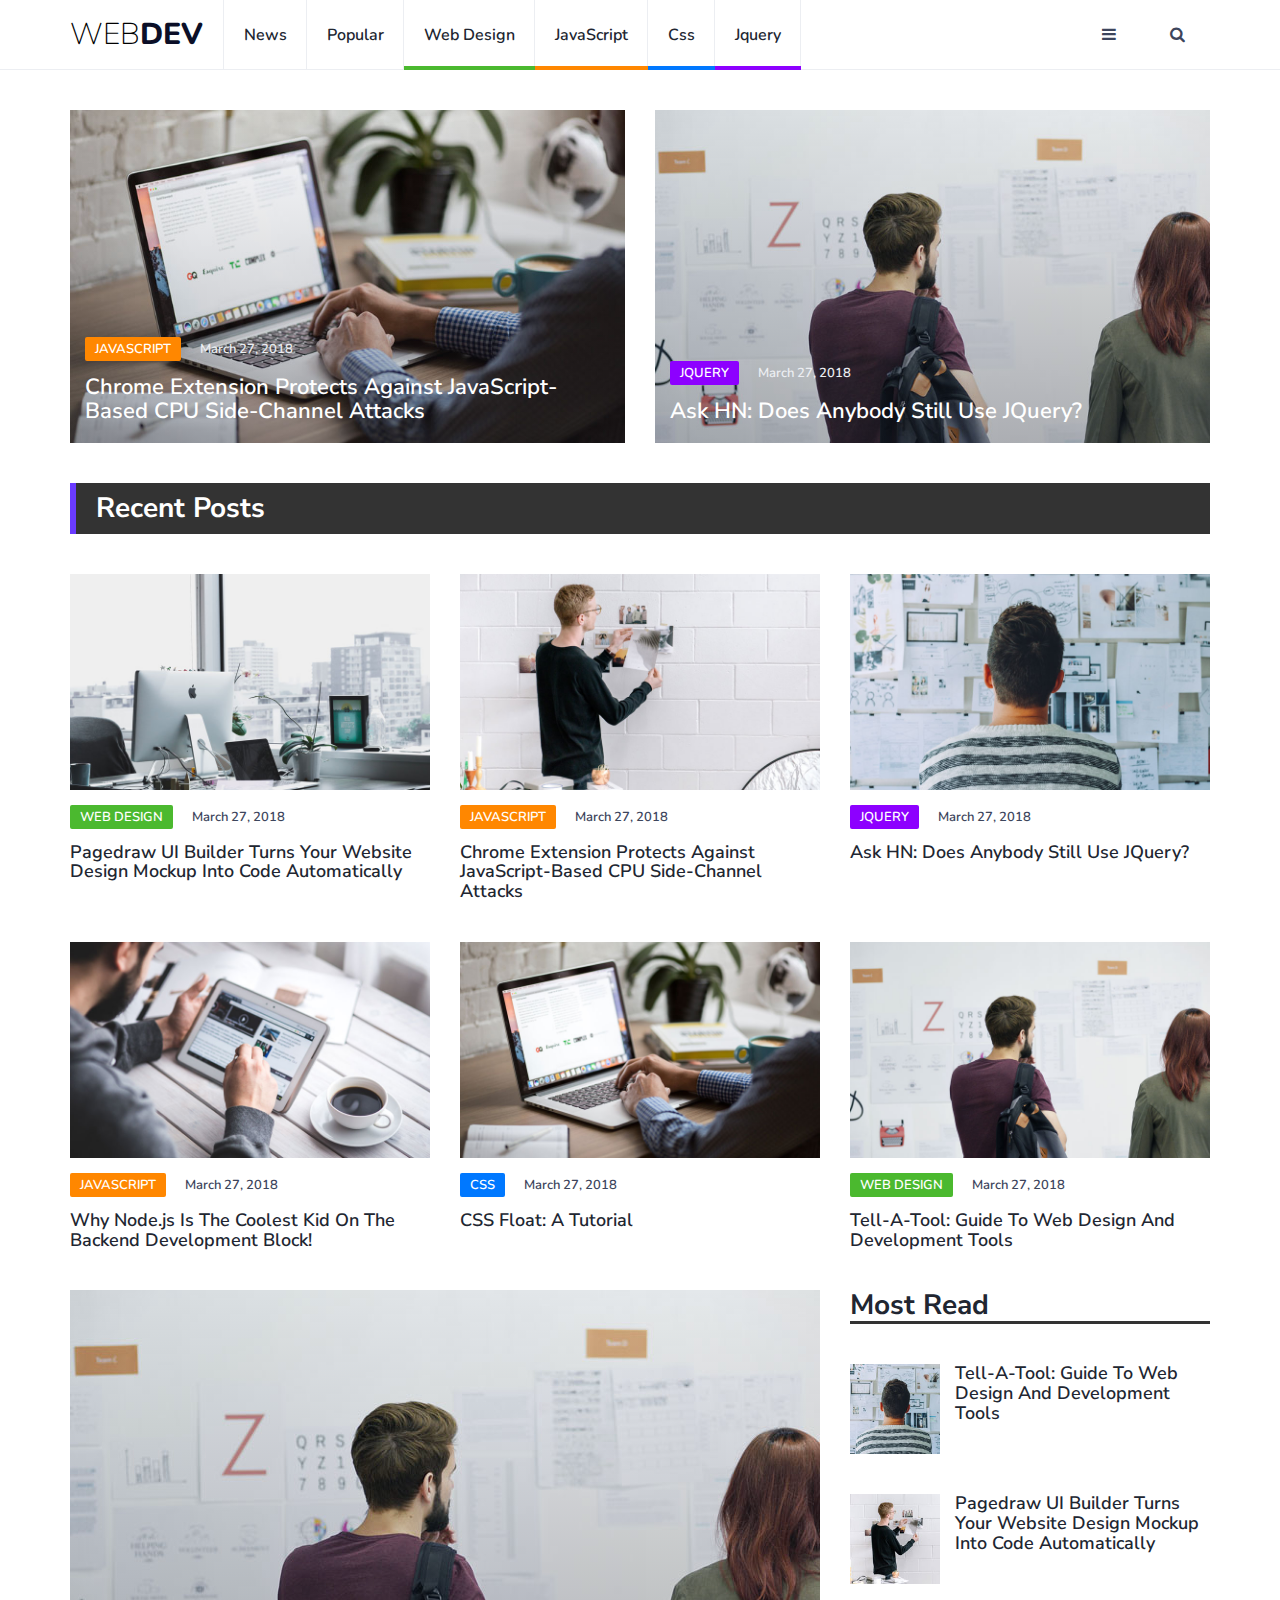
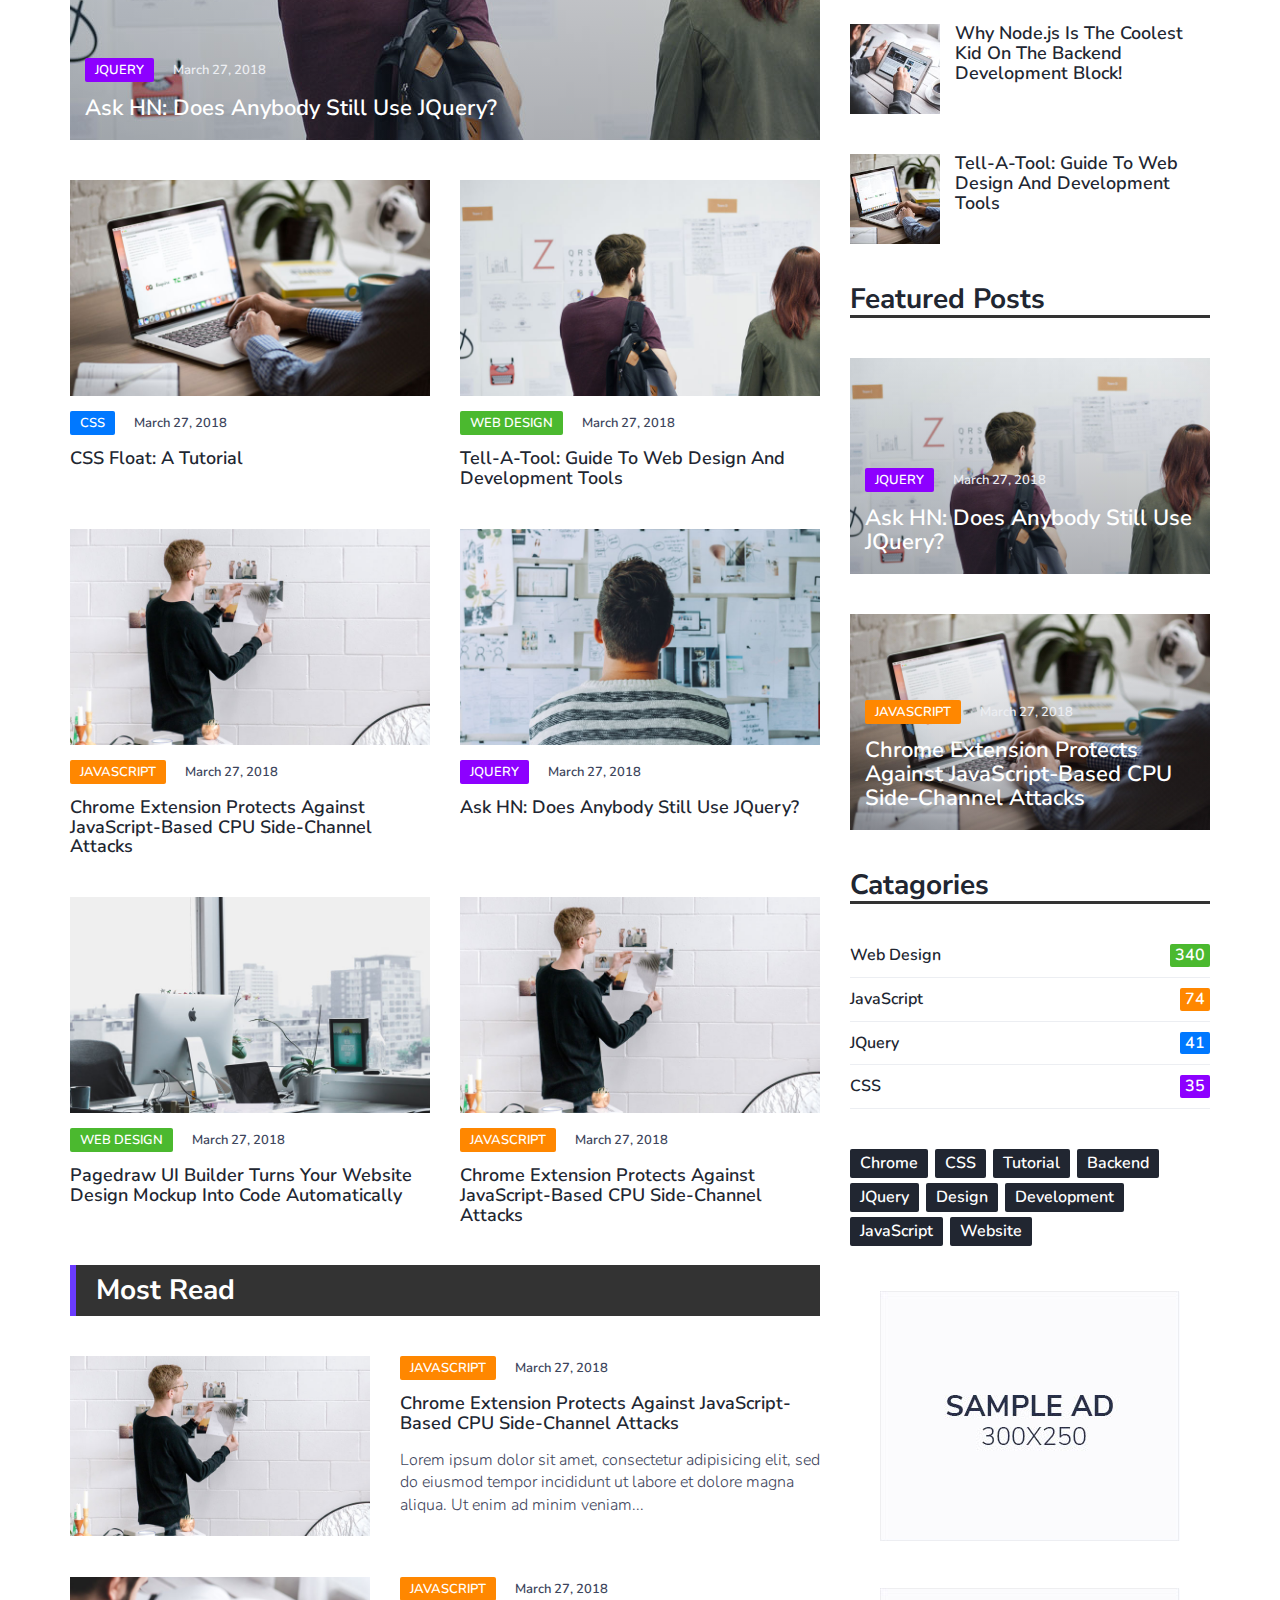
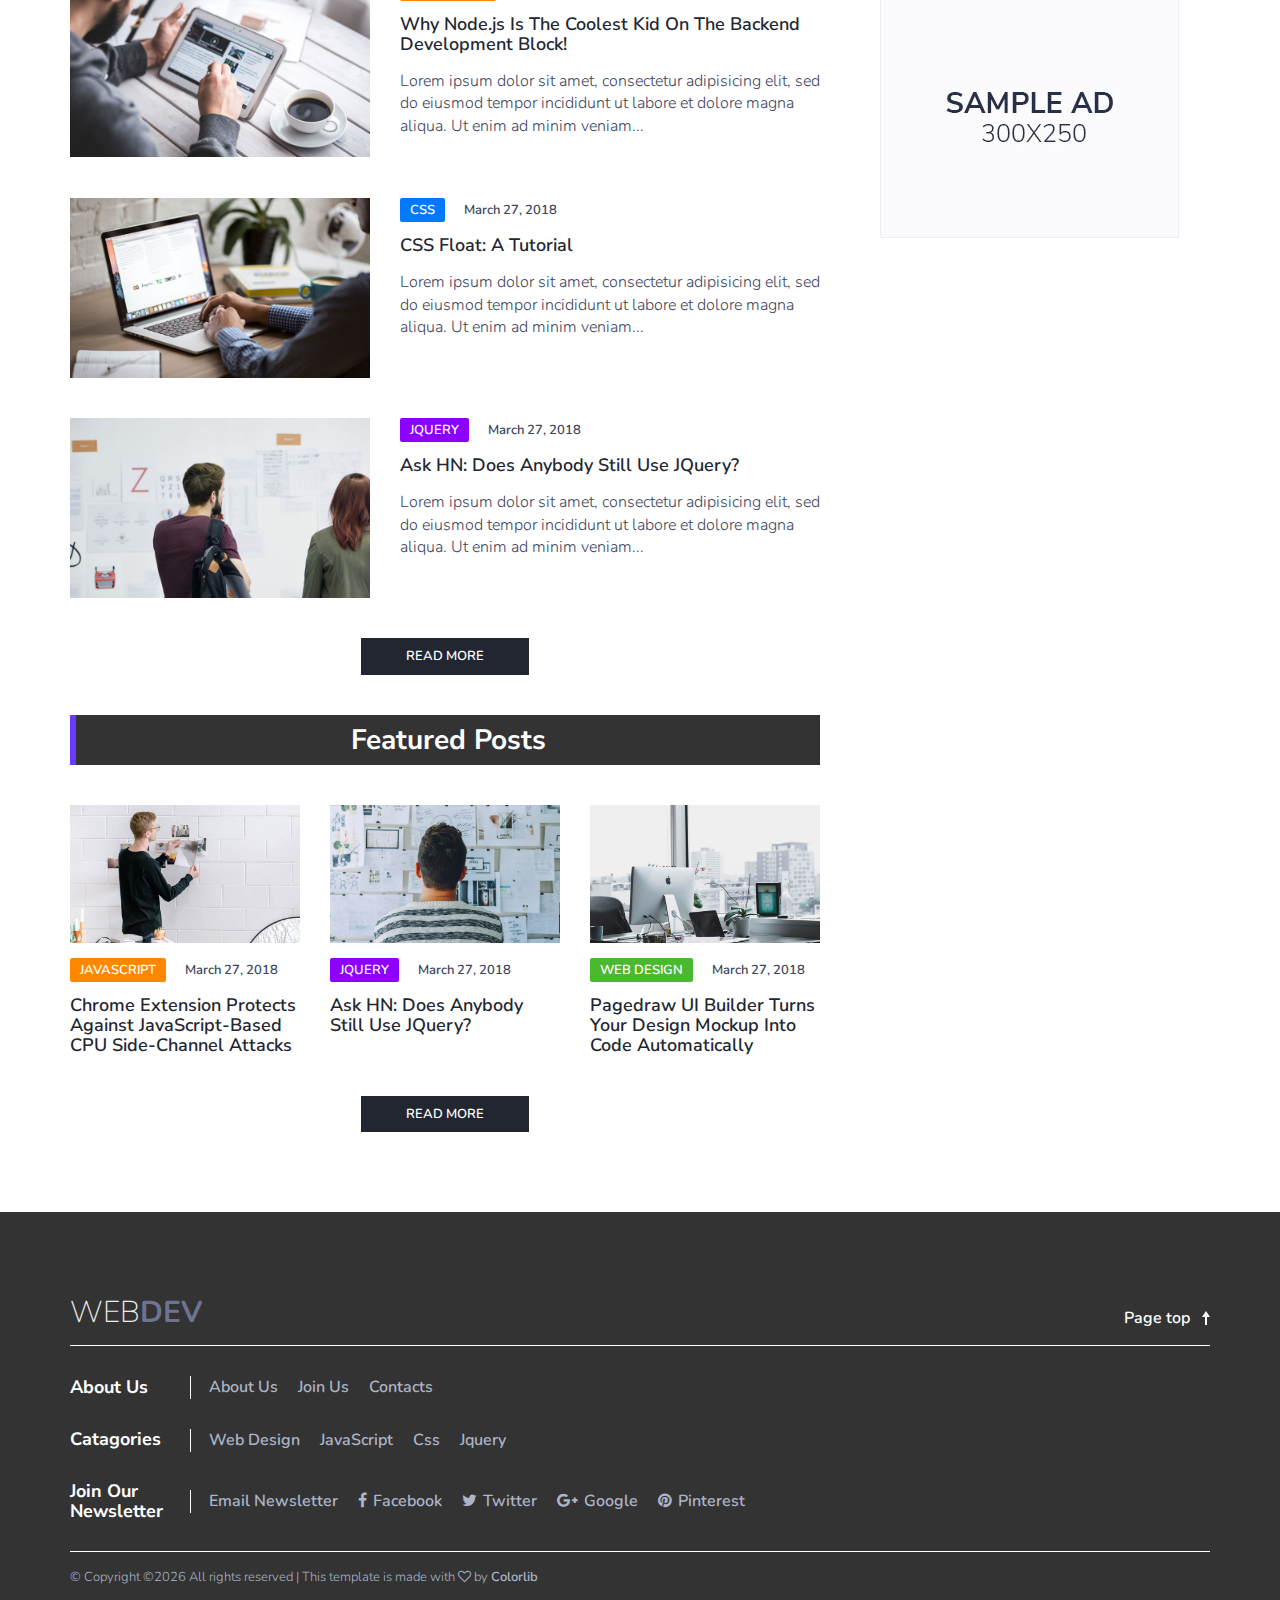
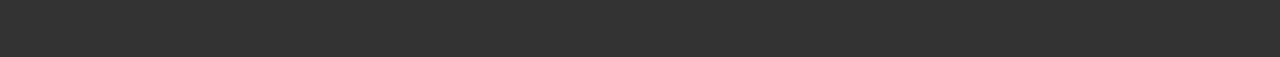
==== commit 118bd1ae: "update" ====
--- a/index.html
+++ b/index.html
@@ -615,22 +615,6 @@
 						</div>
 					</div>
 					<!-- /post widget -->
-
-					<!-- ad -->
-					<div class="aside-widget text-center">
-						<a href="#" style="display: inline-block;margin: auto;">
-							<img class="img-responsive" src="./img/ad-1.jpg" alt="">
-						</a>
-					</div>
-					<!-- /ad -->
-					<!-- ad -->
-					<div class="aside-widget text-center">
-						<a href="#" style="display: inline-block;margin: auto;">
-							<img class="img-responsive" src="./img/ad-1.jpg" alt="">
-						</a>
-					</div>
-					<!-- /ad -->
-
 					<!-- catagories -->
 					<div class="aside-widget">
 						<div class="section-title">
@@ -664,6 +648,23 @@
 						</div>
 					</div>
 					<!-- /tags -->
+
+
+					<!-- ad -->
+					<div class="aside-widget text-center">
+						<a href="#" style="display: inline-block;margin: auto;">
+							<img class="img-responsive" src="./img/ad-1.jpg" alt="">
+						</a>
+					</div>
+					<!-- /ad -->
+					<!-- ad -->
+					<div class="aside-widget text-center">
+						<a href="#" style="display: inline-block;margin: auto;">
+							<img class="img-responsive" src="./img/ad-1.jpg" alt="">
+						</a>
+					</div>
+					<!-- /ad -->
+
 				</div>
 			</div>
 			<!-- /row -->
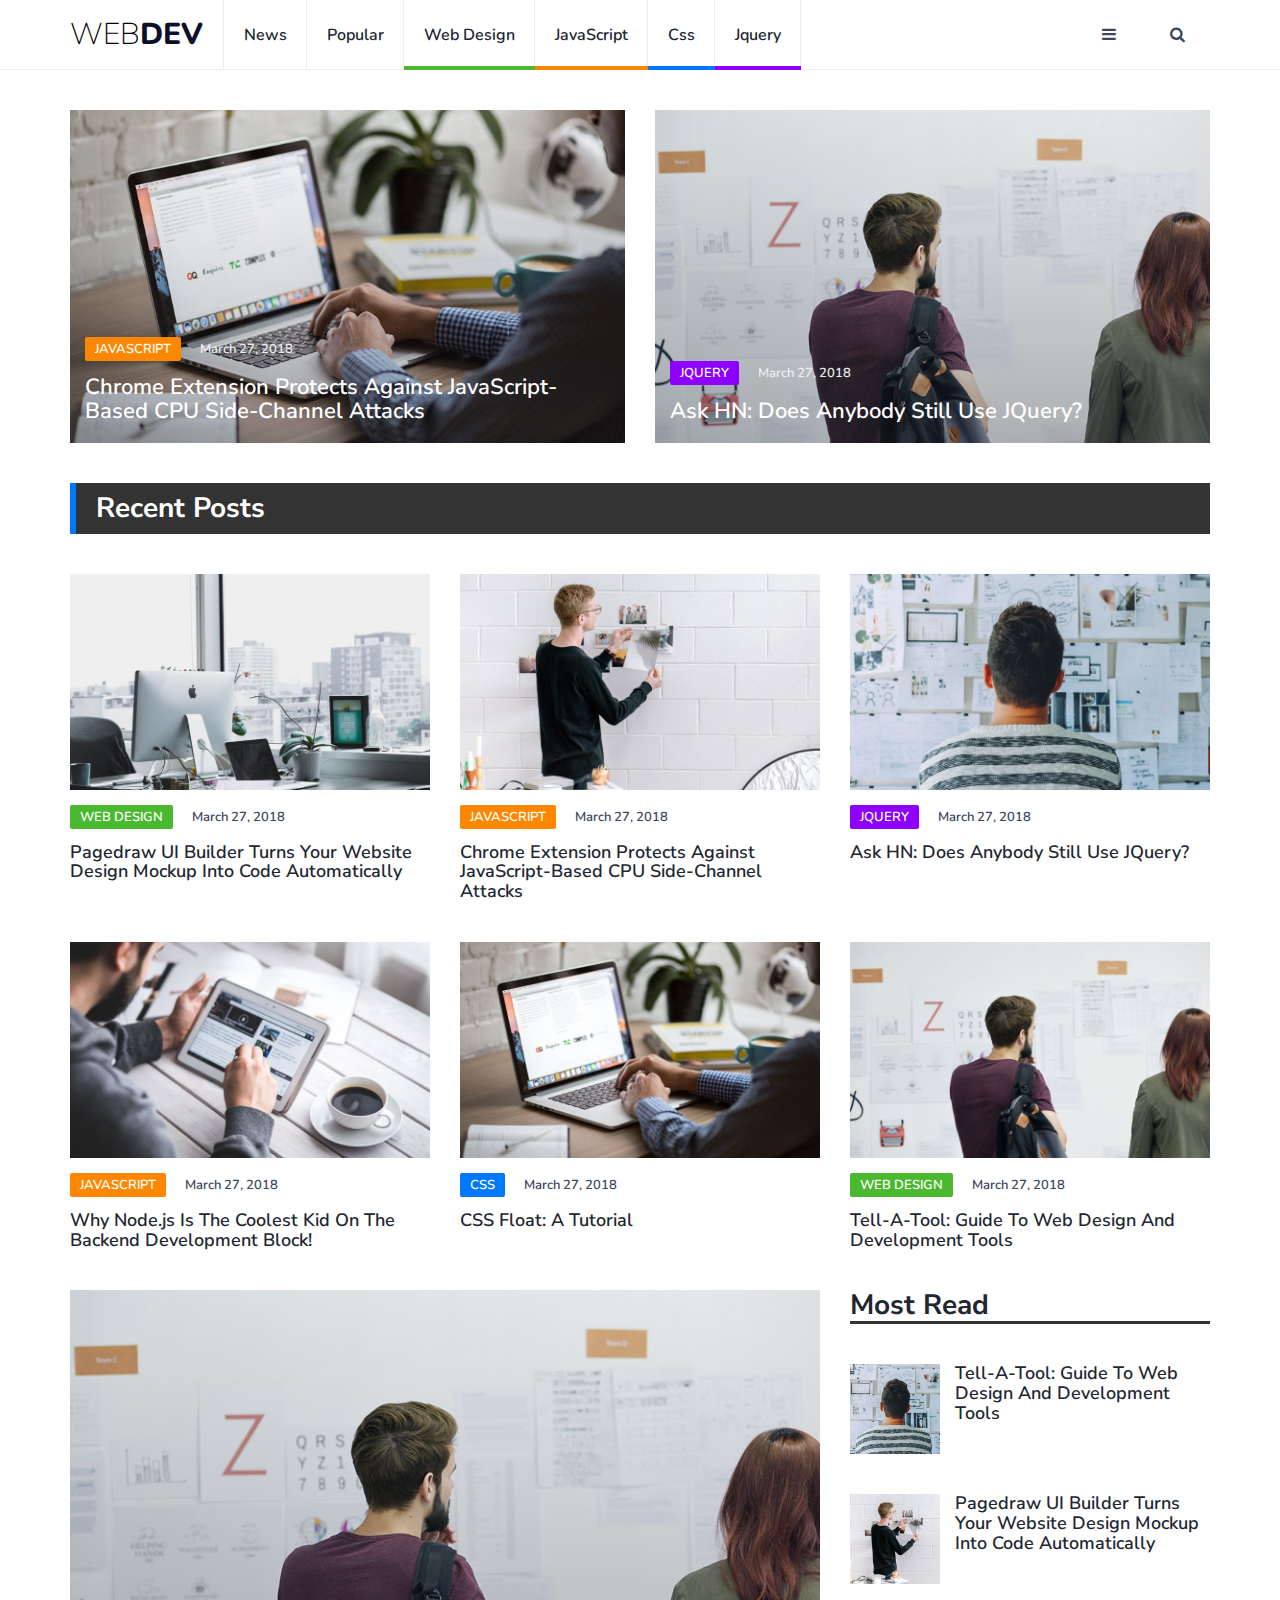
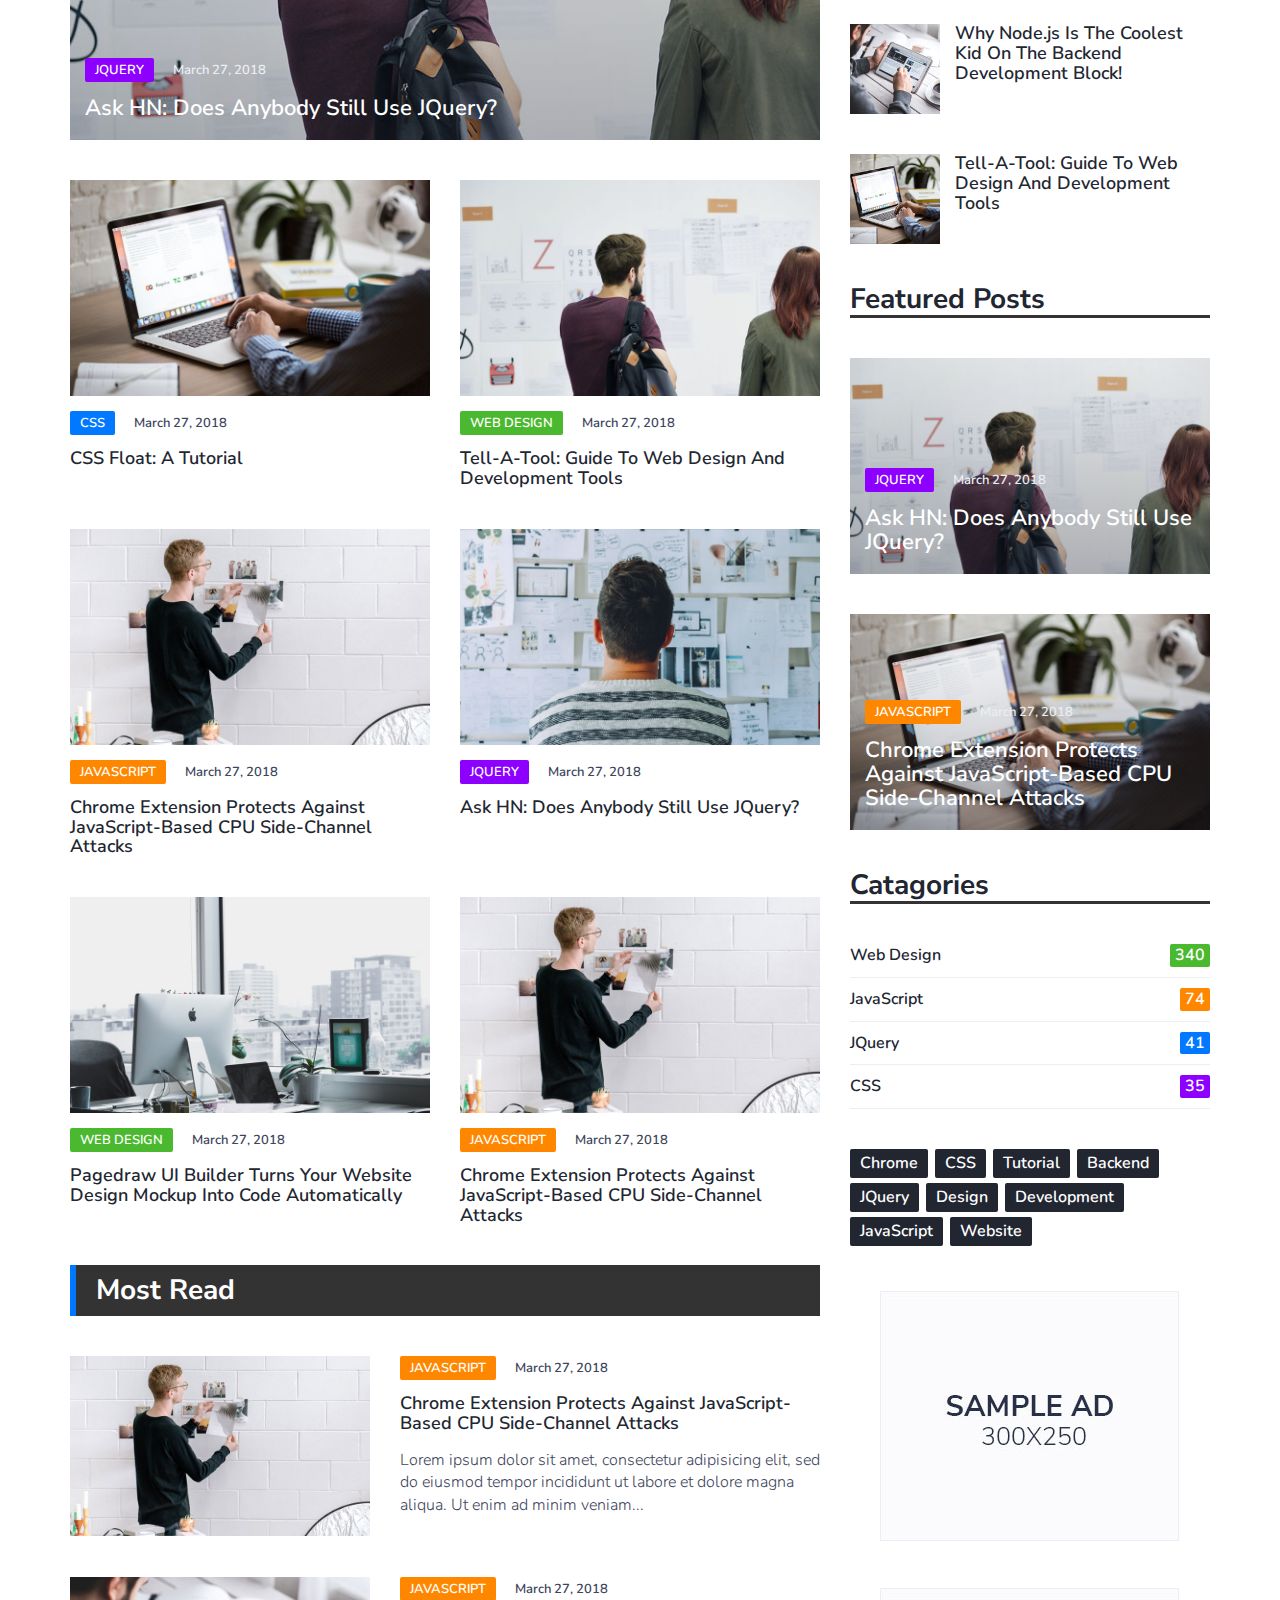
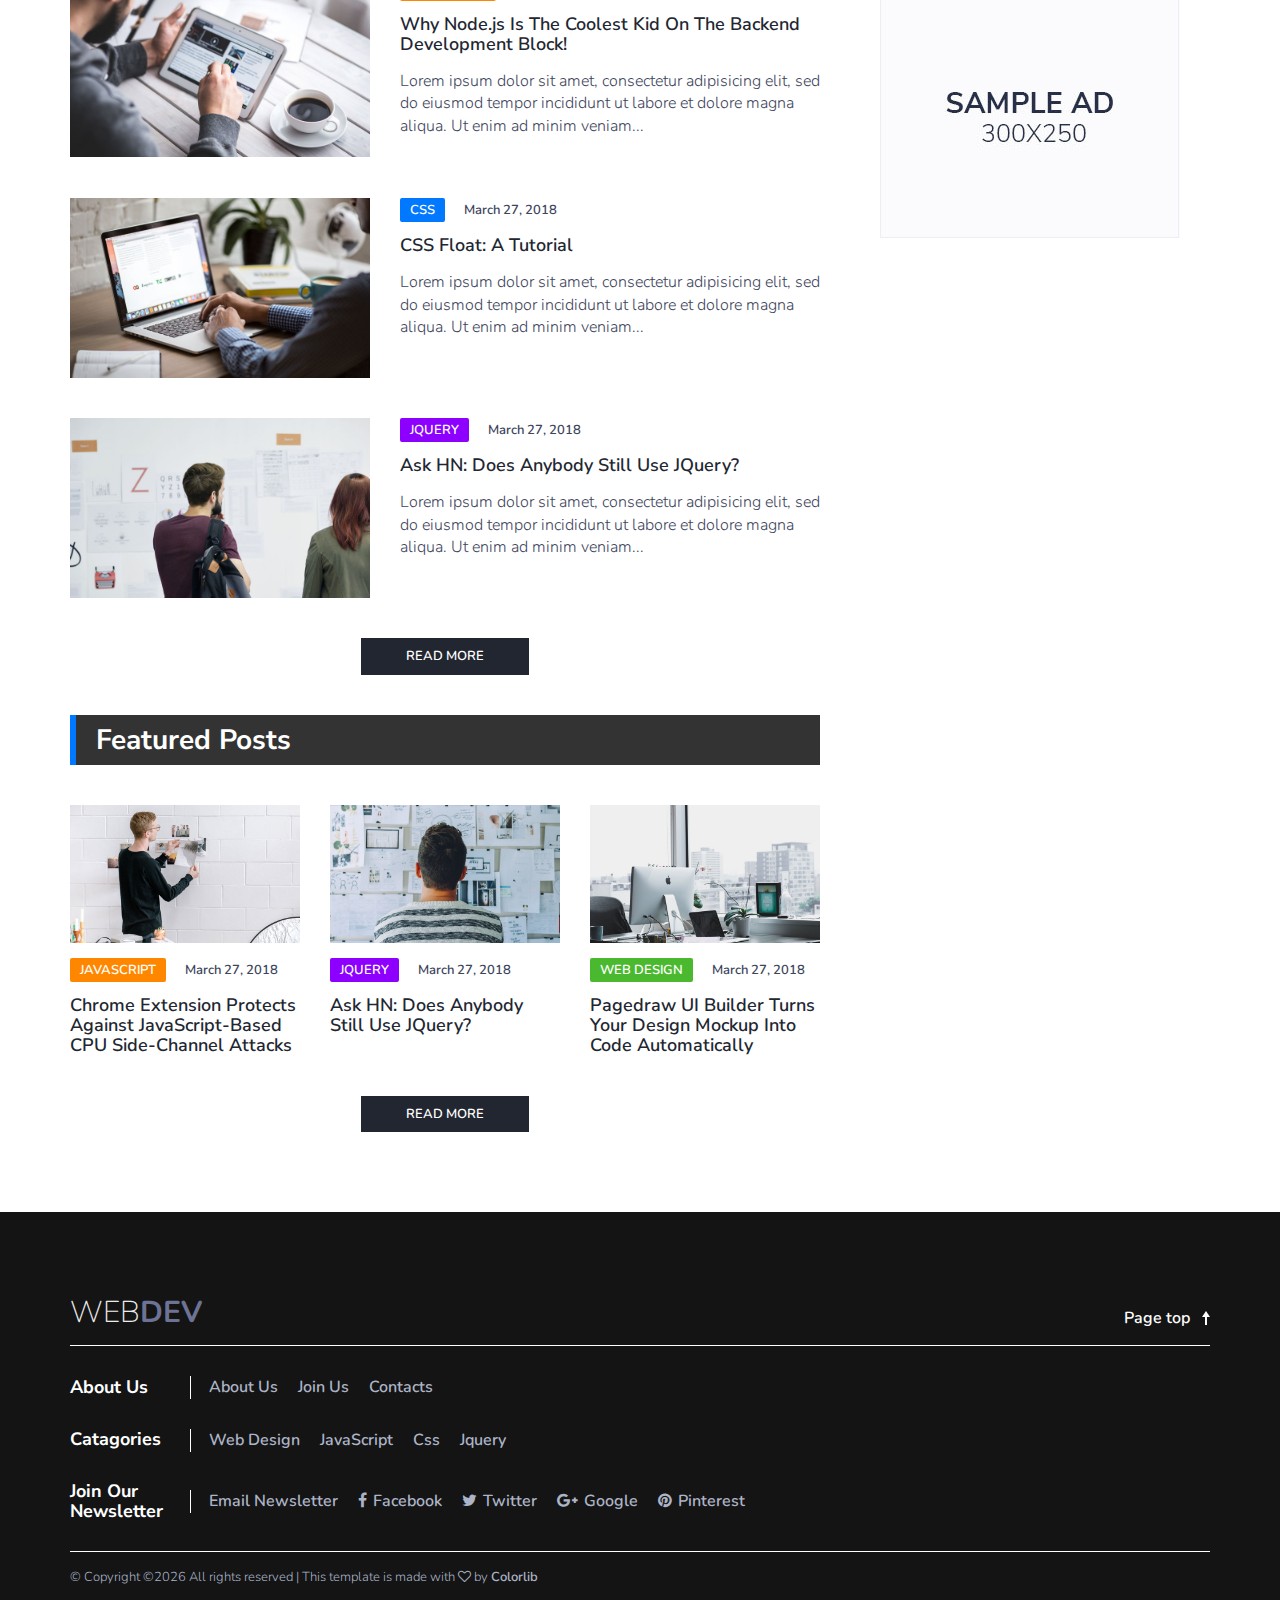
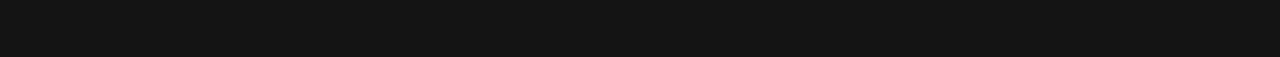
==== commit 669e9b31: "update layout" ====
--- a/index.html
+++ b/index.html
@@ -483,7 +483,7 @@
 						</div>
 
 						<div class="col-md-12">
-							<div class="section-title text-center">
+							<div class="section-title">
 								<h2 class="headline2">Featured Posts</h2>
 							</div>
 						</div>
--- a/css/style.css
+++ b/css/style.css
@@ -71,7 +71,7 @@
     background-color: #333;
     padding: 10px 20px;
     color: #FFF;
-    border-left: 6px solid #6a3bff;
+    border-left: 6px solid #0078ff;
 }
 
 .headline3 {
@@ -1090,7 +1090,7 @@
 #footer {
     padding-bottom: 40px;
     margin-top: 40px;
-    background-color: #333;
+    background-color: rgba(0, 0, 0, 0.92);
     color: #FFF;
 }
 
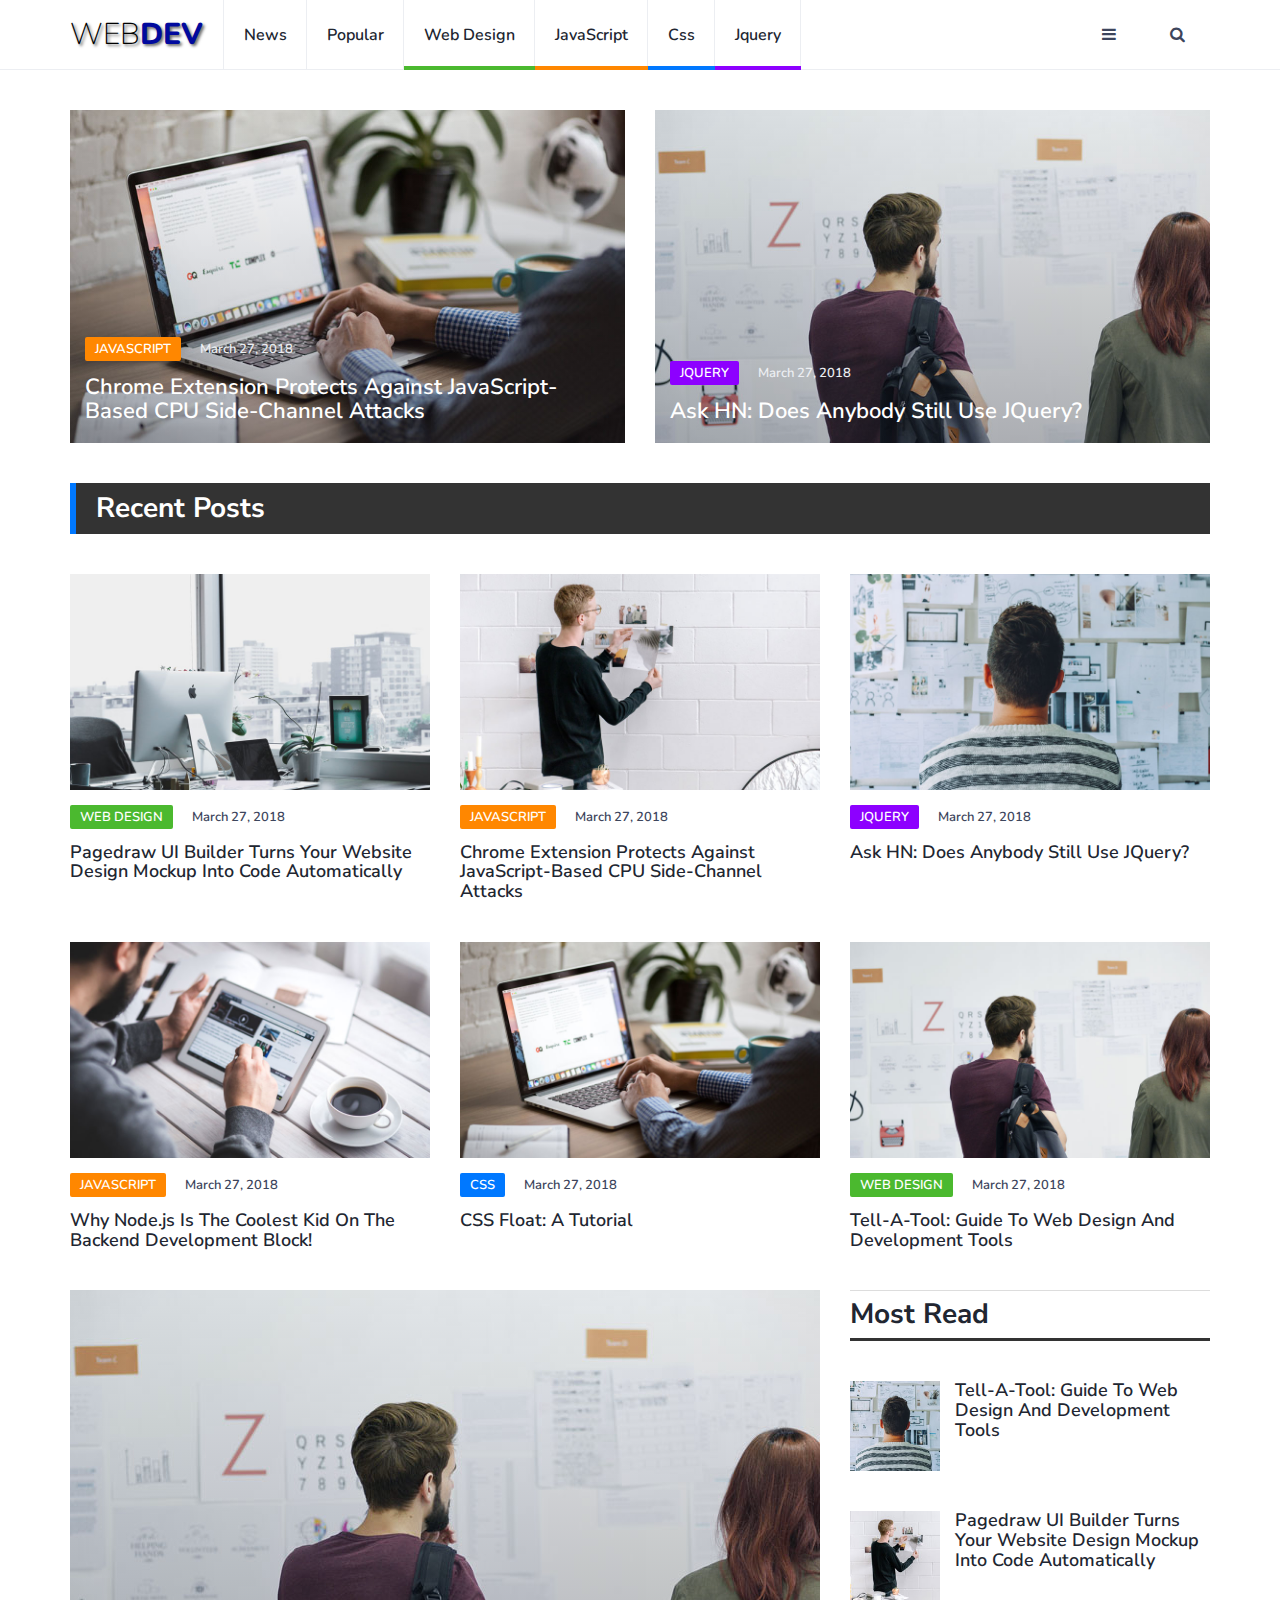
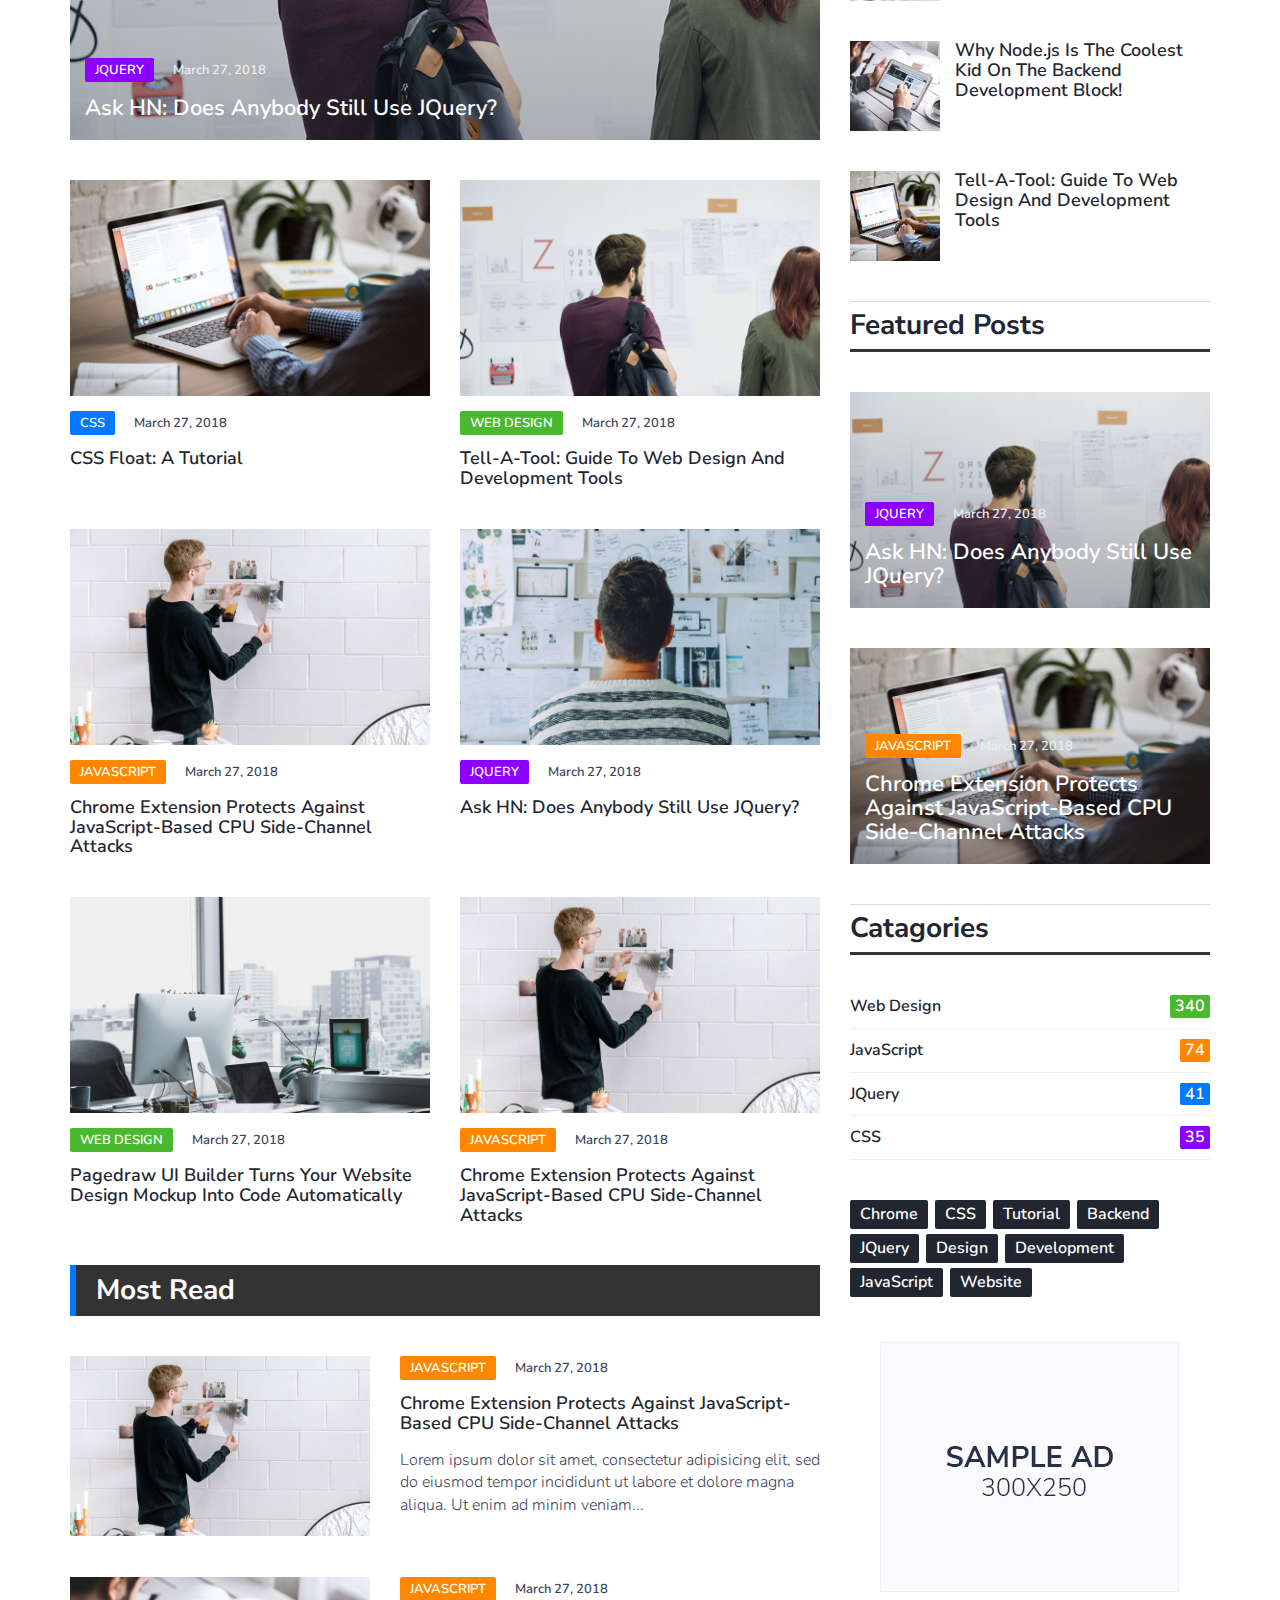
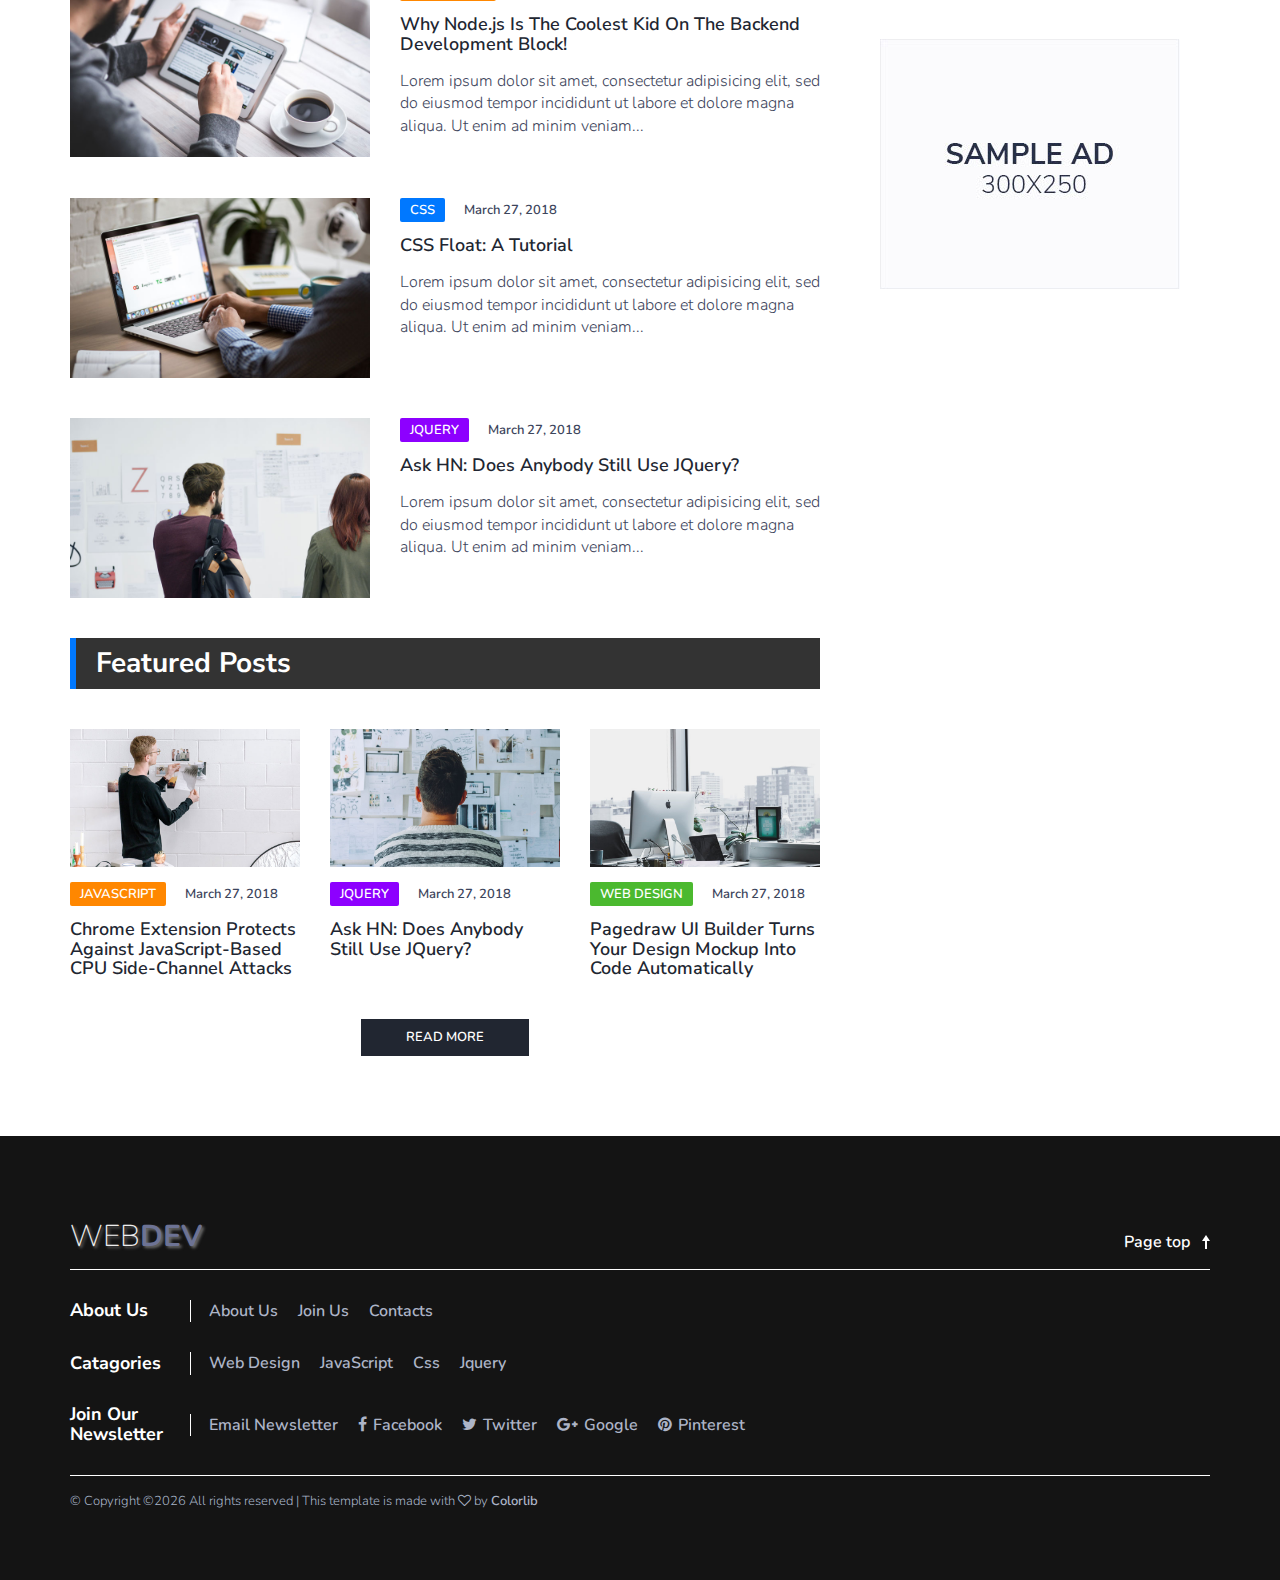
==== commit 6ef29747: "update menu nav" ====
--- a/index.html
+++ b/index.html
@@ -75,37 +75,37 @@
 				<!-- nav -->
 				<div class="section-row">
 					<ul class="nav-aside-menu">
-						<li><a href="index.html">Home</a></li>
-						<li><a href="about.html">About Us</a></li>
-						<li><a href="#">Join Us</a></li>
-						<li><a href="#">Advertisement</a></li>
-						<li><a href="contact.html">Contacts</a></li>
+						<li><a href="index.html">Home <span class="trans">Trang chủ</span></a></li>
+						<li><a href="about.html">About Us <span class="trans">Về tôi</span></a></li>
+						<li><a href="#">Join Us<span class="trans">Tham gia</span></a></li>
+						<li><a href="#">Advertisement<span class="trans">Quảng cáo</span></a></a></li>
+						<li><a href="contact.html">Contacts<span class="trans">Liên hệ</span></a></a></li>
 					</ul>
 				</div>
 				<!-- /nav -->
 
 				<!-- widget posts -->
 				<div class="section-row">
-					<h3>Recent Posts</h3>
+					<h3 class="headline5">Recent Posts</h3>
 					<div class="post post-widget">
-						<a class="post-img" href="blog-post.html"><img src="./img/widget-2.jpg" alt=""></a>
-						<div class="post-body">
+						<div class="post-body">
+							<a class="post-img" href="blog-post.html"><img src="./img/widget-2.jpg" alt=""></a>
 							<h3 class="post-title"><a href="blog-post.html">Pagedraw UI Builder Turns Your Website
 									Design Mockup Into Code Automatically</a></h3>
 						</div>
 					</div>
 
 					<div class="post post-widget">
-						<a class="post-img" href="blog-post.html"><img src="./img/widget-3.jpg" alt=""></a>
-						<div class="post-body">
+						<div class="post-body">
+							<a class="post-img" href="blog-post.html"><img src="./img/widget-3.jpg" alt=""></a>
 							<h3 class="post-title"><a href="blog-post.html">Why Node.js Is The Coolest Kid On The
 									Backend Development Block!</a></h3>
 						</div>
 					</div>
 
 					<div class="post post-widget">
-						<a class="post-img" href="blog-post.html"><img src="./img/widget-4.jpg" alt=""></a>
-						<div class="post-body">
+						<div class="post-body">
+							<a class="post-img" href="blog-post.html"><img src="./img/widget-4.jpg" alt=""></a>
 							<h3 class="post-title"><a href="blog-post.html">Tell-A-Tool: Guide To Web Design And
 									Development Tools</a></h3>
 						</div>
@@ -115,7 +115,7 @@
 
 				<!-- social links -->
 				<div class="section-row">
-					<h3>Follow us</h3>
+					<h3 class="headline5">Follow us</h3>
 					<ul class="nav-aside-social">
 						<li><a href="#"><i class="fa fa-facebook"></i></a></li>
 						<li><a href="#"><i class="fa fa-twitter"></i></a></li>
@@ -126,6 +126,10 @@
 				<!-- /social links -->
 
 				<!-- aside nav close -->
+				<div class="nav-aside-logo">
+					<a href="index.html" class="logo" id="logo">WEB<span>DEV</span></a>
+
+				</div>
 				<button class="nav-aside-close"><i class="fa fa-times"></i></button>
 				<!-- /aside nav close -->
 			</div>
@@ -475,13 +479,6 @@
 							</div>
 						</div>
 						<!-- /post -->
-
-						<div class="col-md-12">
-							<div class="section-row">
-								<button class="primary-button center-block">Read More</button>
-							</div>
-						</div>
-
 						<div class="col-md-12">
 							<div class="section-title">
 								<h2 class="headline2">Featured Posts</h2>
--- a/css/style.css
+++ b/css/style.css
@@ -90,9 +90,10 @@
 }
 
 .headline4 {
+    padding: 8px 0;
     border-bottom: 3px solid #333;
-}
-
+    border-top: 1px solid #DDD;
+}
 
 a {
     font-weight: 600;
@@ -171,6 +172,7 @@
     padding: 0px 15px;
     -webkit-transition: 0.2s border;
     transition: 0.2s border;
+    outline: none;
 }
 
 .input:focus {
@@ -198,6 +200,10 @@
 .primary-button:focus {
     color: #fff;
     opacity: 0.9;
+}
+
+button {
+    outline: none;
 }
 
 .section {
@@ -346,11 +352,19 @@
     color: #000;
     font-size: 30px;
     font-weight: 100;
+    transition: opacity .5s;
+    text-shadow: 2px 2px 3px #6e6e6e;
 }
 
 #logo span {
-    color: #0b0f28;
+    color: #010a9e;
     font-weight: 800;
+}
+
+#logo:hover {
+    text-decoration: none;
+    opacity: .7;
+    transition: opacity .5s;
 }
 
 /*----------------------------*\
@@ -467,6 +481,7 @@
     background: #FFF;
     padding: 0px;
     font-weight: 600;
+    outline: none;
 }
 
 .nav-btns .search-form .search-close {
@@ -511,11 +526,102 @@
     transform: translateX(0%);
 }
 
+#nav-aside .headline5 {
+    font-size: 18px;
+}
+
+#nav-aside .post-body:hover a {
+    text-decoration: none;
+}
+
+#nav-aside .post-body {
+    display: flex;
+    flex-wrap: wrap;
+    align-items: center;
+    transition: opacity .5s;
+}
+
+#nav-aside .post-body:hover {
+    opacity: .7;
+}
+
+#nav-aside .post {
+    margin-bottom: 16px;
+}
+
+#nav-aside .post-title {
+    width: calc(100% - 92px);
+    max-height: 60px;
+    overflow: hidden;
+    font-size: 14px;
+}
+
+#nav-aside .post.post-widget .post-img {
+    width: 76px;
+    margin-right: 15px;
+    box-shadow: 1px 1px 4px #8d8d8d;
+}
+
 .nav-aside-menu li a {
+    display: flex;
+    flex-direction: column;
+    justify-content: center;
+    position: relative;
     font-family: 'Nunito Sans', sans-serif;
     font-weight: 700;
-    font-size: 23px;
-}
+    font-size: 20px;
+    padding: 6px 0 6px 32px;
+    line-height: 1.2;
+    letter-spacing: 2px;
+}
+
+.nav-aside-menu li a .trans {
+    font-size: 12px;
+    color: #555;
+    letter-spacing: 0;
+}
+
+.nav-aside-menu li a::after {
+    position: absolute;
+    top: 50%;
+    left: 0;
+    width: 10px;
+    height: 2px;
+    background-color: #9c9c9c;
+    transform: translate(0, -50%);
+    transition: transform .5s;
+    content: '';
+}
+
+.nav-aside-menu li a::before {
+    position: absolute;
+    top: 50%;
+    left: 9px;
+    border-width: 4px 0px 4px 7px;
+    border-style: solid;
+    border-color: transparent #9c9c9c;
+    transform: translate(0, -50%);
+    transition: transform .5s;
+    content: '';
+}
+
+.nav-aside-menu li a:hover {
+    text-decoration: none;
+}
+
+.nav-aside-menu li a:hover::before,
+.nav-aside-menu li a:hover::after {
+    transform: translate(5px, -50%);
+}
+
+.nav-aside-menu li {
+    border-bottom: 1px solid #DDD;
+}
+
+.nav-aside-menu li:first-child {
+    border-top: 1px solid #DDD;
+}
+
 
 .nav-aside-social li {
     display: inline-block;
@@ -554,6 +660,12 @@
     font-size: 22px;
     border-radius: 50%;
     padding: 0;
+}
+
+.nav-aside-logo {
+    position: absolute;
+    top: 17px;
+    left: 20px;
 }
 
 /*=========================================================
